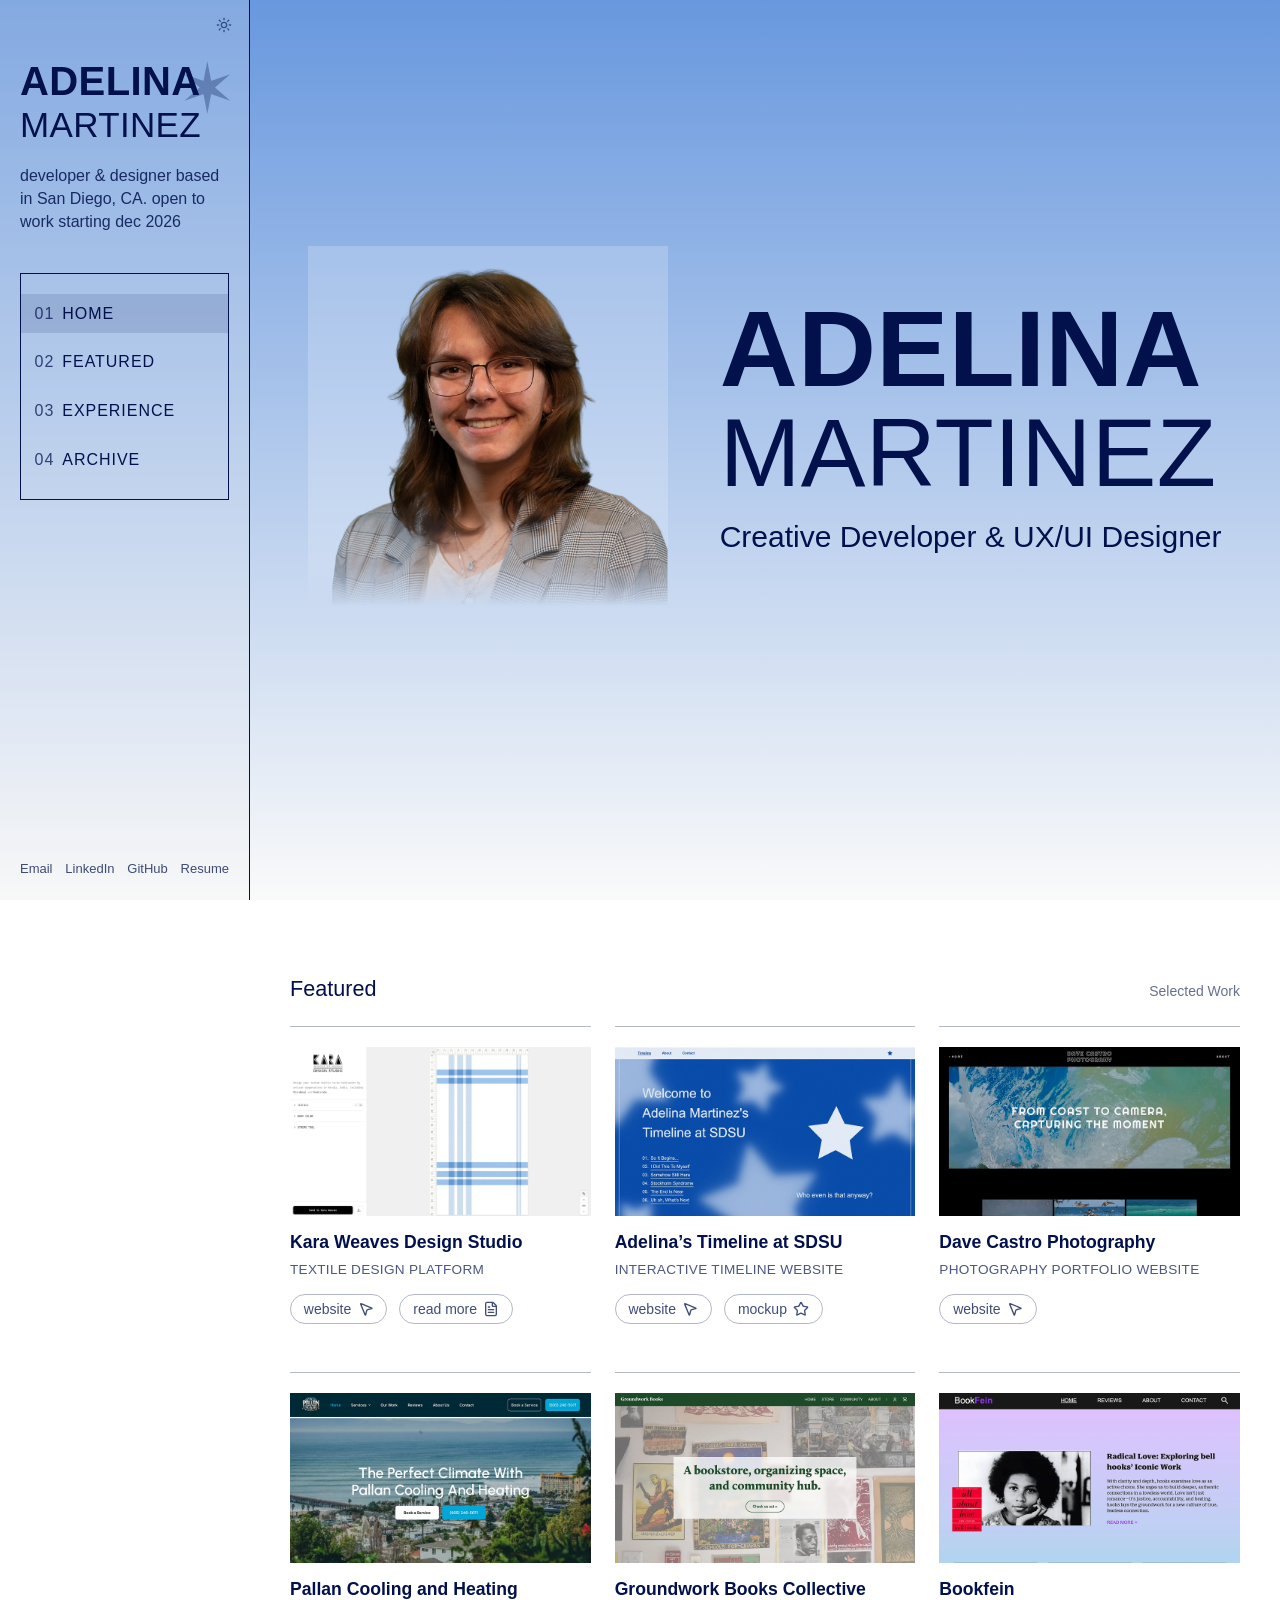
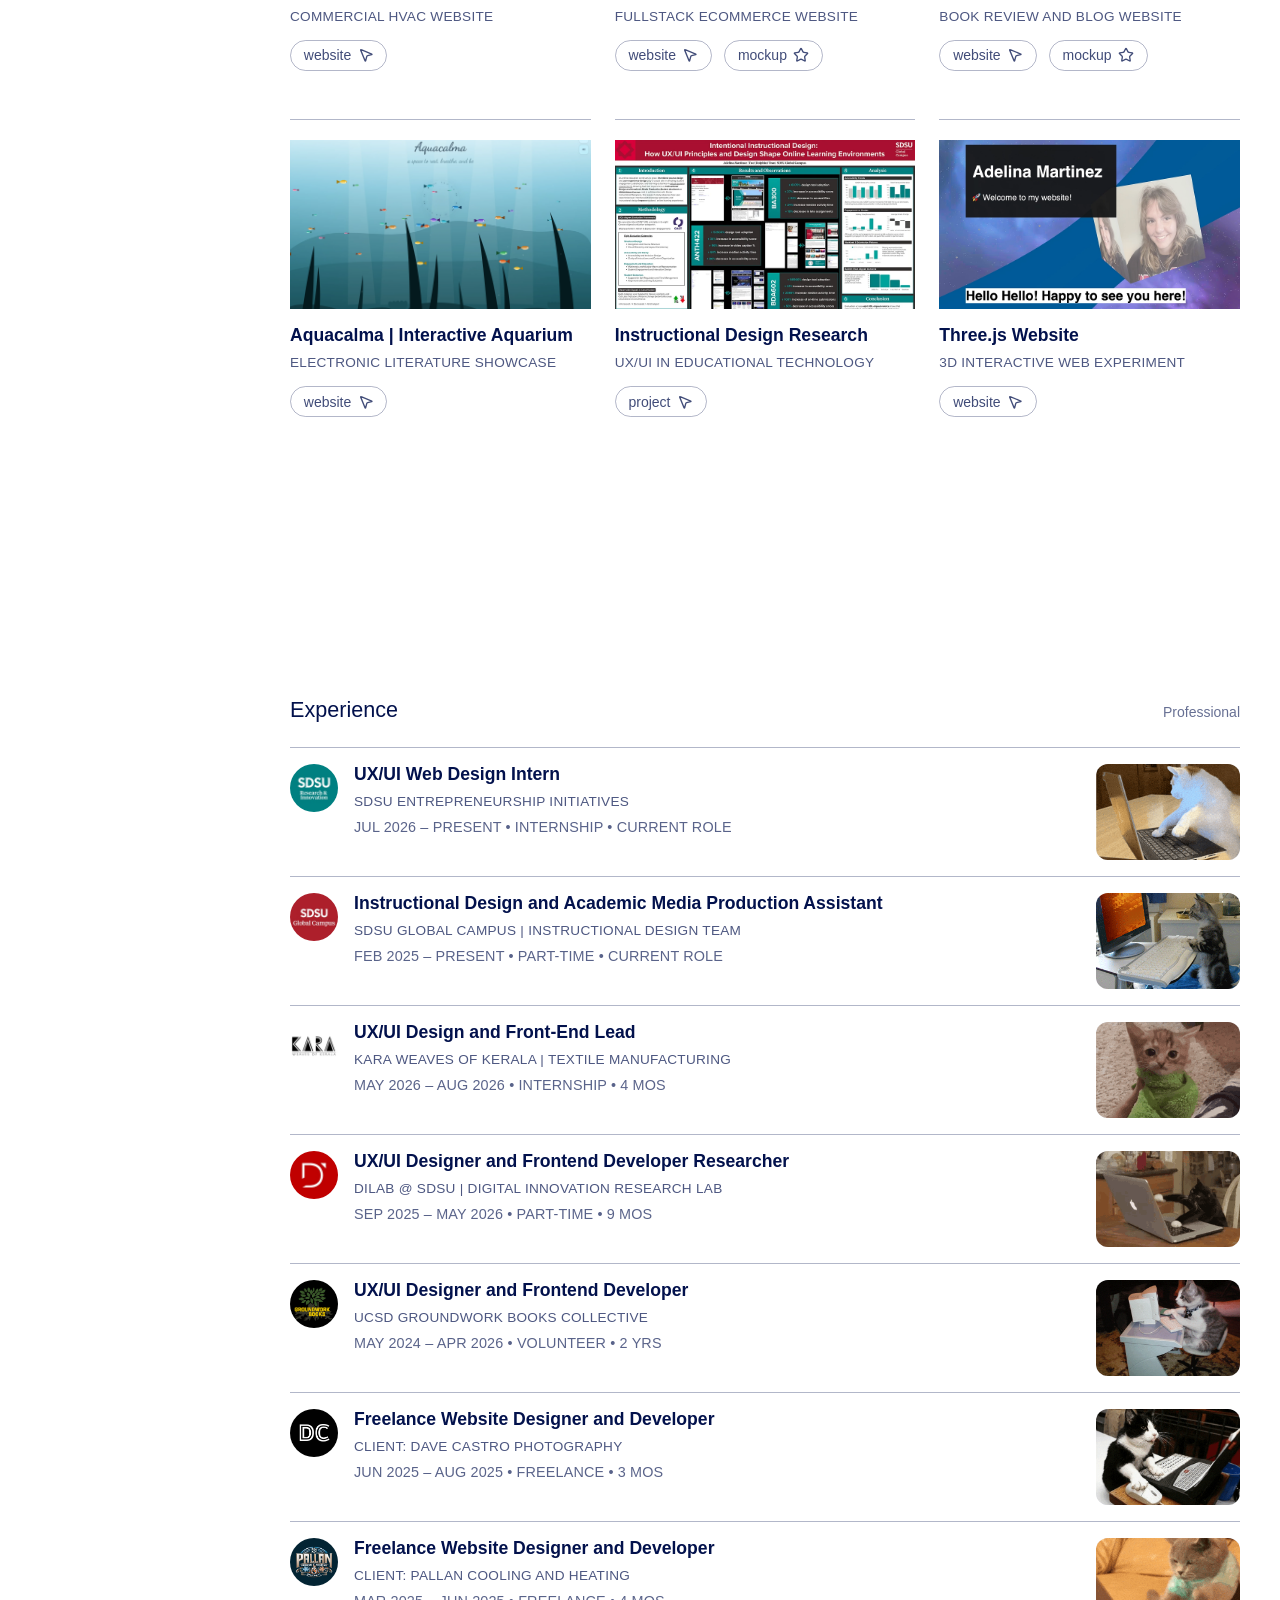
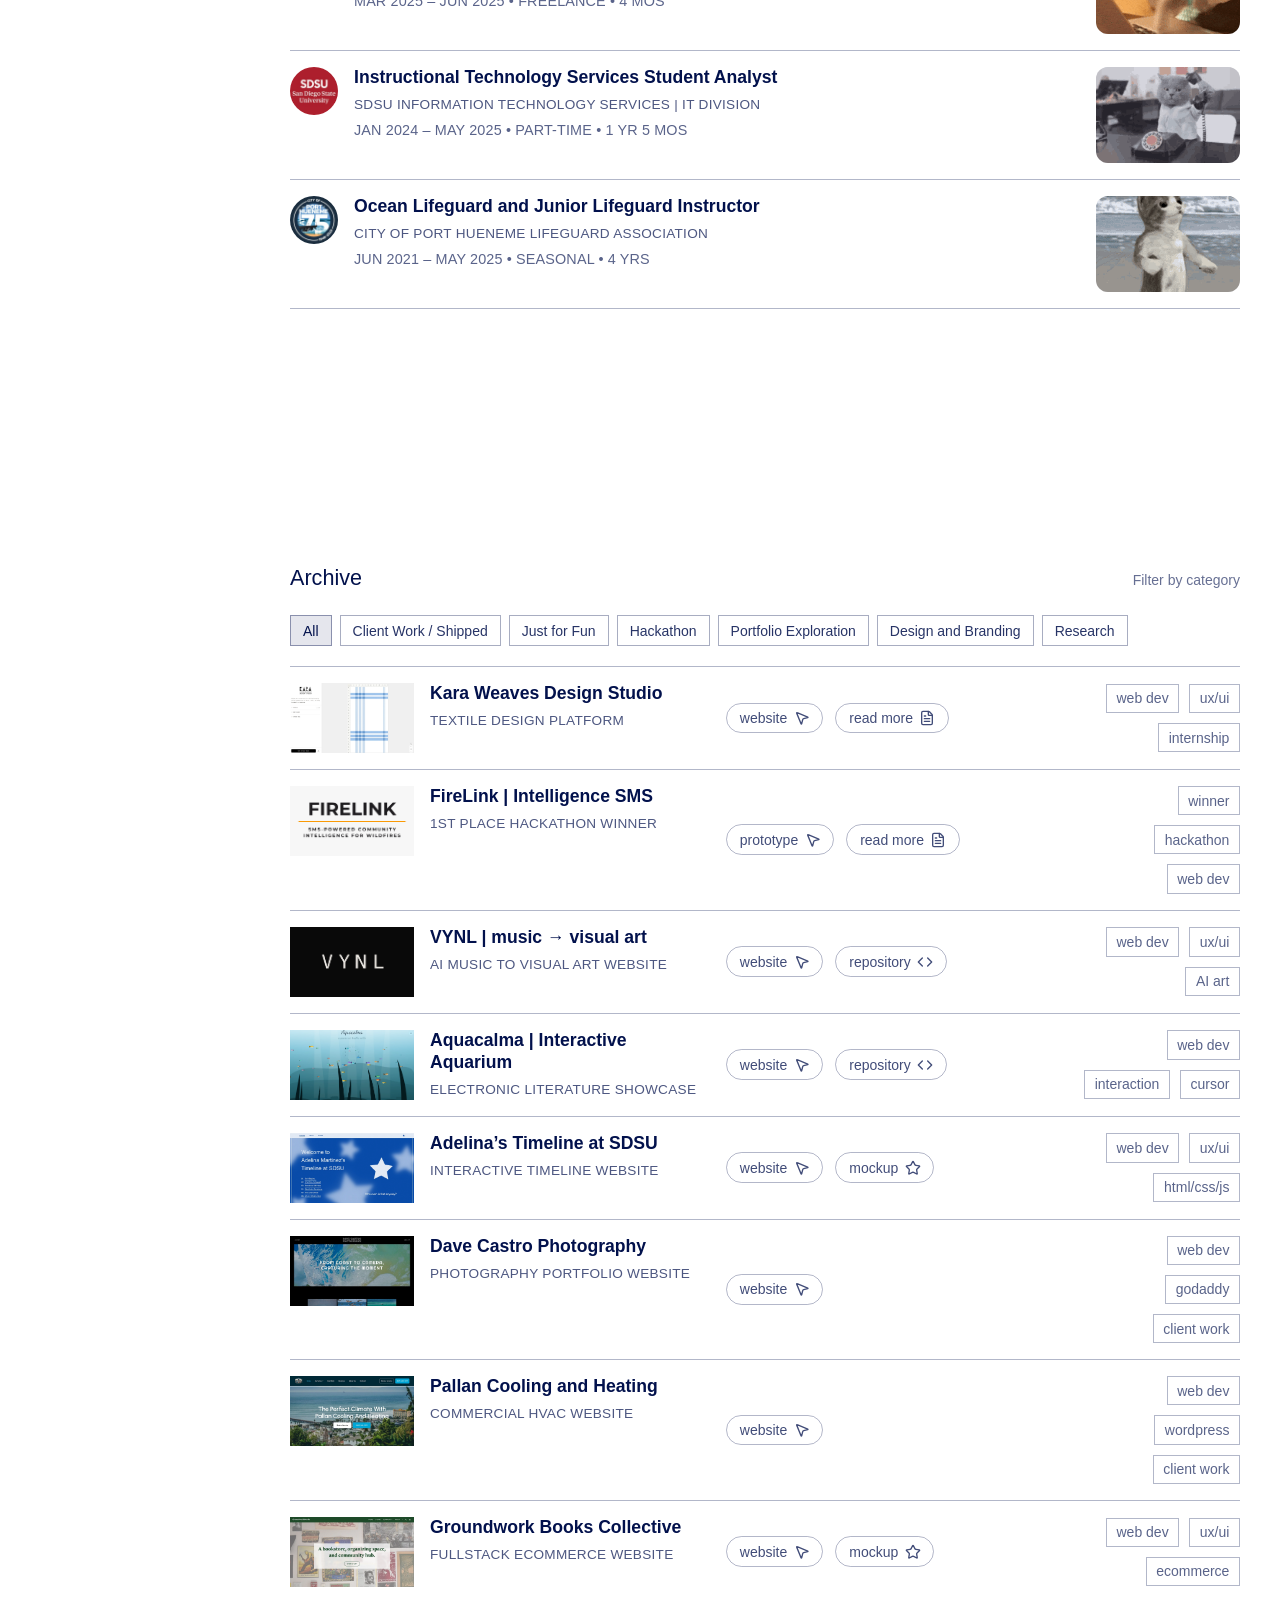
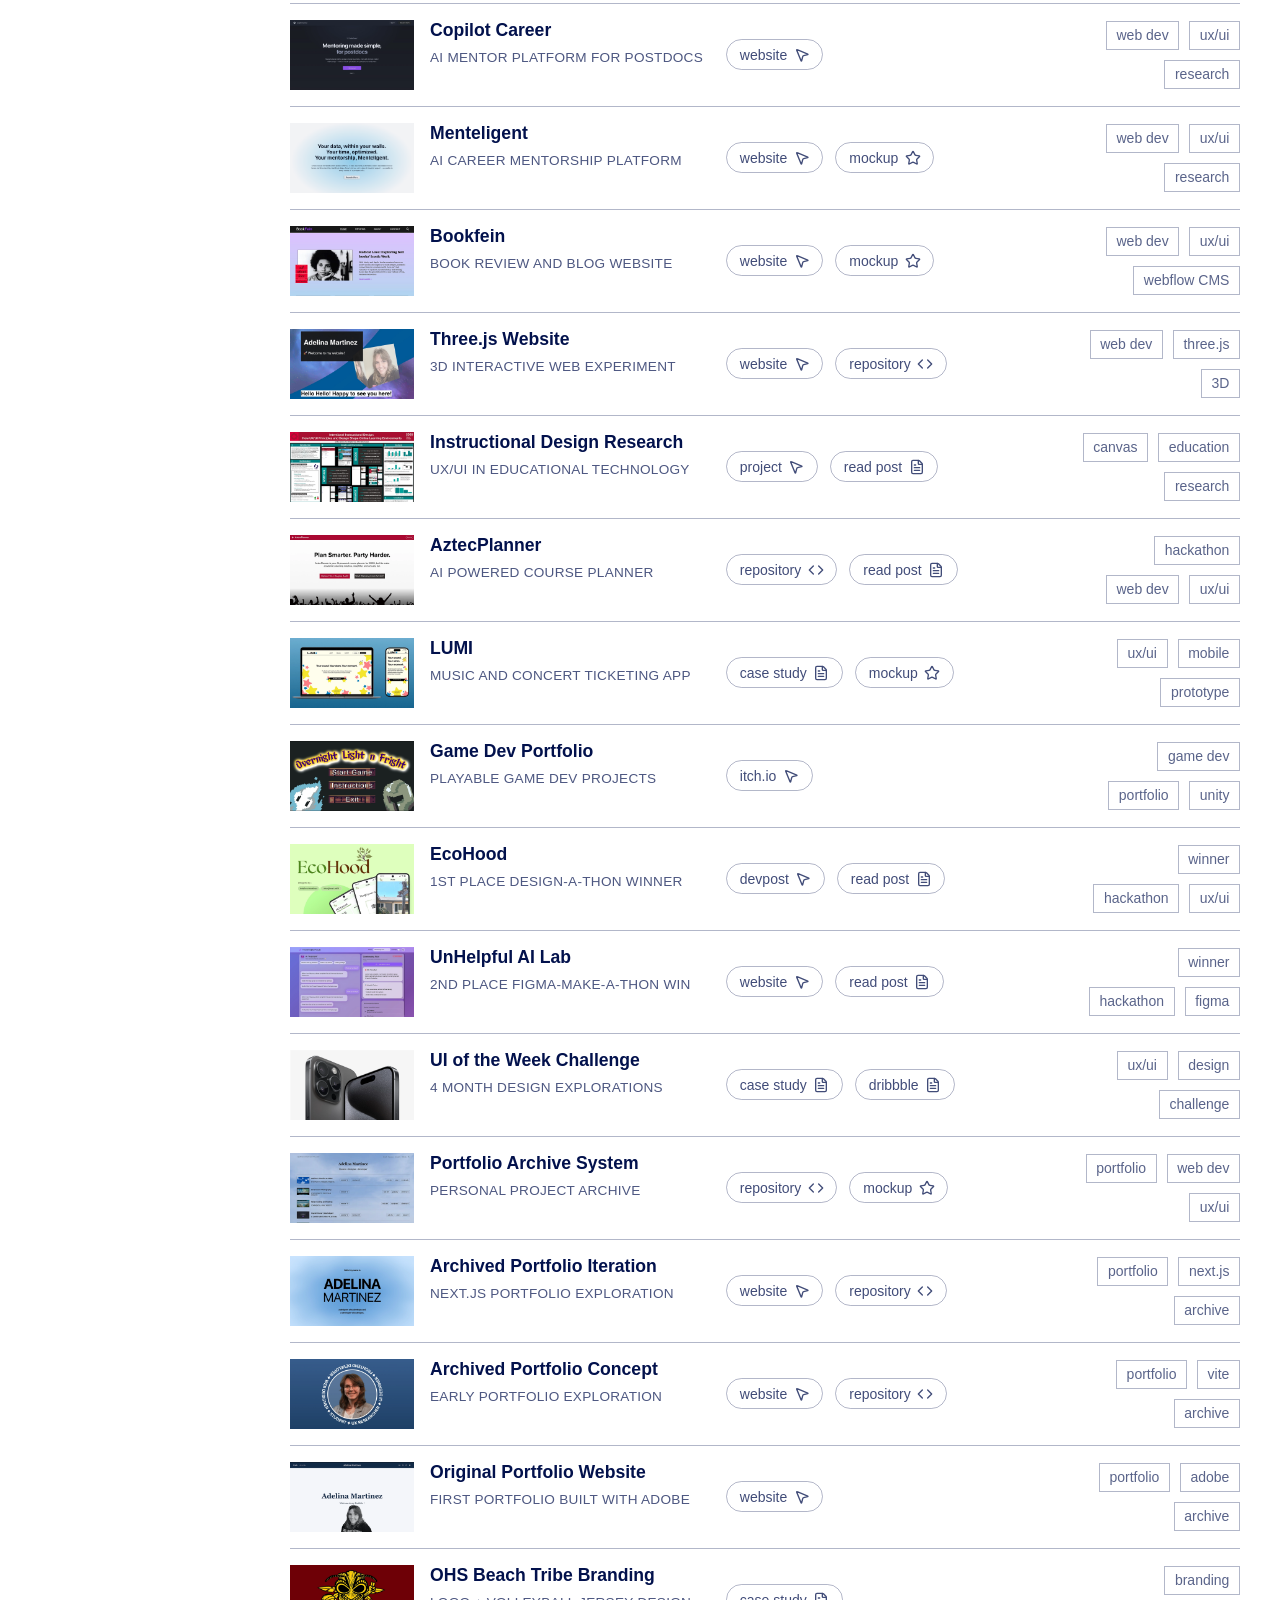
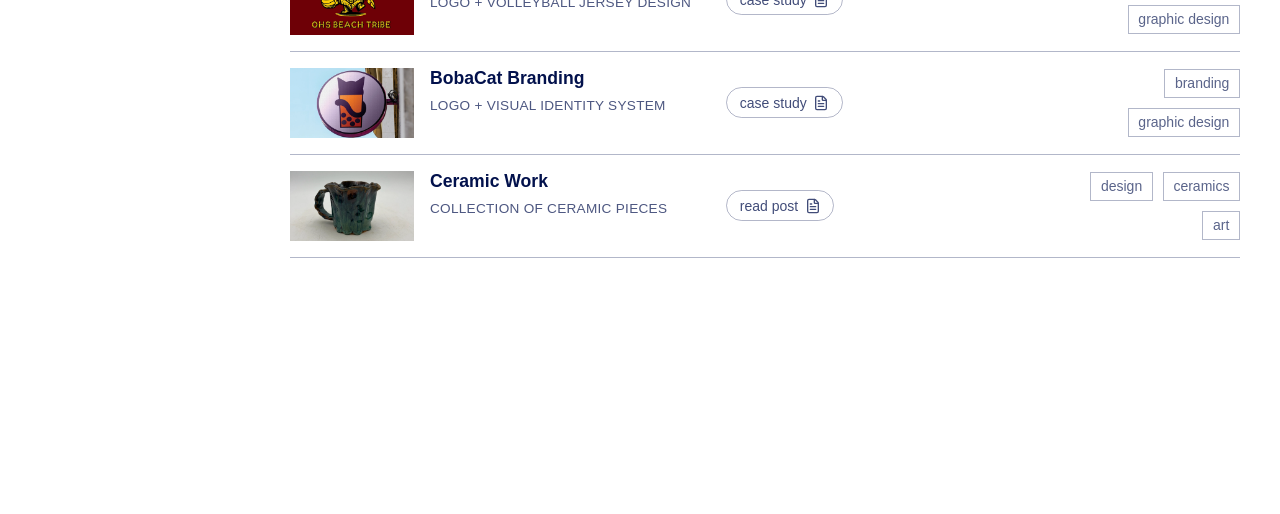
==== index.html @ 66f8288a "Implement scroll spy functionality for sidebar navigation to highlight the current section in view; " ====
<!doctype html>
<html lang="en">

<head>
    <meta charset="UTF-8">
    <meta name="viewport" content="width=device-width, initial-scale=1.0">
    <meta name="description"
        content="Adelina Martinez — designer and creative developer at SDSU. UX/UI, frontend, and research work across web projects in San Diego.">
    <link rel="canonical" href="https://adelina805.github.io/">
    <meta property="og:type" content="website">
    <meta property="og:site_name" content="Adelina Martinez">
    <meta property="og:locale" content="en_US">
    <meta property="og:title" content="Adelina Martinez | Designer and Creative Developer">
    <meta property="og:description"
        content="Adelina Martinez — designer and creative developer at SDSU. UX/UI, frontend, and research work across web projects in San Diego.">
    <meta property="og:url" content="https://adelina805.github.io/">
    <meta property="og:image" content="https://adelina805.github.io/images/og-image.jpg">
    <meta property="og:image:alt" content="Adelina Martinez — Designer and Creative Developer">
    <meta property="og:image:width" content="1200">
    <meta property="og:image:height" content="630">
    <meta name="twitter:card" content="summary_large_image">
    <meta name="twitter:title" content="Adelina Martinez | Designer and Creative Developer">
    <meta name="twitter:description"
        content="Adelina Martinez — designer and creative developer at SDSU. UX/UI, frontend, and research work across web projects in San Diego.">
    <meta name="twitter:image" content="https://adelina805.github.io/images/og-image.jpg">
    <title>Adelina Martinez | Designer and Creative Developer</title>
    <link rel="icon" href="favicon.svg" type="image/svg+xml">
    <link rel="stylesheet" href="style.css">
    <script src="script.js" defer></script>
    <script defer src="https://cloud.umami.is/script.js" data-website-id="fb554d5b-bd37-4f5d-aad4-9c481011a47e"></script>
    <script type="application/ld+json">
    {
      "@context": "https://schema.org",
      "@graph": [
        {
          "@type": "WebSite",
          "@id": "https://adelina805.github.io/#website",
          "url": "https://adelina805.github.io/",
          "name": "Adelina Martinez",
          "description": "Portfolio and project archive of Adelina Martinez — designer, developer, and student.",
          "publisher": { "@id": "https://adelina805.github.io/#person" }
        },
        {
          "@type": "Person",
          "@id": "https://adelina805.github.io/#person",
          "name": "Adelina Martinez",
          "url": "https://adelina805.github.io/",
          "image": "https://adelina805.github.io/images/adelina.png",
          "jobTitle": "Designer and Creative Developer",
          "description": "Student, designer, and creative developer specializing in UX/UI, frontend development, and AI-powered web experiences.",
          "email": "mailto:adelina.martinez805@gmail.com",
          "alumniOf": {
            "@type": "CollegeOrUniversity",
            "name": "San Diego State University"
          },
          "worksFor": [
            {
              "@type": "Organization",
              "name": "SDSU Entrepreneurship Initiatives"
            },
            {
              "@type": "Organization",
              "name": "Kara Weaves of Kerala"
            },
            {
              "@type": "Organization",
              "name": "SDSU Global Campus"
            }
          ],
          "sameAs": [
            "https://www.linkedin.com/in/adelina-martinez/",
            "https://github.com/adelina805"
          ]
        }
      ]
    }
    </script>
</head>

<body>
    <aside id="sidebar" class="sidebar" aria-label="Site navigation">
        <button class="theme-toggle" type="button" aria-label="Switch to dark mode" title="Toggle theme">
            <span class="theme-toggle-icon" aria-hidden="true">
                <svg xmlns="http://www.w3.org/2000/svg" width="24" height="24" viewBox="0 0 24 24" fill="none"
                    stroke="currentColor" stroke-width="2" stroke-linecap="round" stroke-linejoin="round"
                    class="utility-icon icon-moon">
                    <path
                        d="M20.985 12.486a9 9 0 1 1-9.473-9.472c.405-.022.617.46.402.803a6 6 0 0 0 8.268 8.268c.344-.215.825-.004.803.401" />
                </svg>
                <svg xmlns="http://www.w3.org/2000/svg" width="24" height="24" viewBox="0 0 24 24" fill="none"
                    stroke="currentColor" stroke-width="2" stroke-linecap="round" stroke-linejoin="round"
                    class="utility-icon icon-sun">
                    <circle cx="12" cy="12" r="4" />
                    <path d="M12 2v2" />
                    <path d="M12 20v2" />
                    <path d="m4.93 4.93 1.41 1.41" />
                    <path d="m17.66 17.66 1.41 1.41" />
                    <path d="M2 12h2" />
                    <path d="M20 12h2" />
                    <path d="m6.34 17.66-1.41 1.41" />
                    <path d="m19.07 4.93-1.41 1.41" />
                </svg>
            </span>
        </button>

        <div class="sidebar-brand">
            <a href="#top" class="sidebar-name">
                <span class="sidebar-star" aria-hidden="true">✶</span>
                <span class="sidebar-name-first">ADELINA</span>
                <span class="sidebar-name-last">MARTINEZ</span>
            </a>
            <p class="sidebar-tagline">developer &amp; designer based in San Diego, CA. open to work starting dec 2026</p>
        </div>

        <nav class="sidebar-nav" aria-label="Primary navigation">
            <a href="#top" aria-current="page"><span class="sidebar-nav-num">01</span> Home</a>
            <a href="#featured"><span class="sidebar-nav-num">02</span> Featured</a>
            <a href="#experience"><span class="sidebar-nav-num">03</span> Experience</a>
            <a href="#archive"><span class="sidebar-nav-num">04</span> Archive</a>
        </nav>

        <div class="sidebar-utilities">
            <nav class="sidebar-socials" aria-label="Social links">
                <a href="mailto:adelina.martinez805@gmail.com">Email</a>
                <a href="https://www.linkedin.com/in/adelina-martinez/" target="_blank"
                    rel="me noopener noreferrer">LinkedIn</a>
                <a href="https://github.com/adelina805" target="_blank" rel="me noopener noreferrer">GitHub</a>
                <a href="resume.pdf" target="_blank" rel="noopener noreferrer">Resume</a>
            </nav>
        </div>
    </aside>

    <button class="menu-toggle" type="button" aria-expanded="false" aria-controls="sidebar"
        aria-label="Open navigation menu" title="Open menu">
        <svg xmlns="http://www.w3.org/2000/svg" width="24" height="24" viewBox="0 0 24 24" fill="none"
            stroke="currentColor" stroke-width="2" stroke-linecap="round" stroke-linejoin="round"
            class="utility-icon icon-menu" aria-hidden="true">
            <path d="M4 5h16" />
            <path d="M4 12h16" />
            <path d="M4 19h16" />
        </svg>
    </button>

    <div class="sidebar-backdrop" hidden aria-hidden="true"></div>

    <main class="page" id="top">
        <div class="home-column">
            <div class="fold-hero">
                <section id="about" class="home-hero" aria-labelledby="about-heading">
                    <div class="home-hero-layout">
                        <div class="home-hero-image-wrap">
                            <img class="home-hero-image" src="images/adelina.png" alt="Portrait of Adelina Martinez">
                        </div>
                        <div class="home-hero-copy">
                            <h1 id="about-heading" class="home-hero-name">
                                <span>ADELINA</span>
                                <span>MARTINEZ</span>
                            </h1>
                            <p class="home-hero-title">Creative Developer &amp; UX/UI Designer</p>
                        </div>
                    </div>
                </section>
            </div>
        </div>

        <section id="featured" class="featured reveal-on-scroll" aria-labelledby="featured-heading">
            <div class="section-header">
                <p class="section-label">Selected Work</p>
                <h2 id="featured-heading">Featured</h2>
            </div>

            <div class="featured-grid">
                <article class="featured-project">
                    <img class="featured-thumbnail" loading="lazy" width="560" height="315"
                        src="images/projects/karadesignstudio.webp"
                        alt="Screenshot of Kara Weaves Design Studio project">
                    <div class="featured-content">
                        <div class="featured-copy">
                            <h3>Kara Weaves Design Studio</h3>
                            <p class="subtitle">Textile Design Platform</p>
                        </div>
                        <div class="featured-meta">
                            <div class="project-links">
                                <a href="https://design.karaweaves.com/" target="_blank"
                                    rel="noopener noreferrer">website</a>
                                <a href="https://www.figma.com/deck/HeSKSBrRhE1vP6urJnjyQj/The-Kara-Weaves-Design-Studio?node-id=1-1269&t=VgIyQskH4mFMnSrE-1&scaling=min-zoom&content-scaling=fixed&page-id=0%3A1"
                                    target="_blank" rel="noopener noreferrer">read more</a>
                            </div>
                        </div>
                    </div>
                </article>

                <article class="featured-project">
                    <img class="featured-thumbnail" loading="lazy" width="560" height="315"
                        src="images/projects/timeline.webp" alt="Screenshot of Adelina's Timeline at SDSU project">
                    <div class="featured-content">
                        <div class="featured-copy">
                            <h3>Adelina’s Timeline at SDSU</h3>
                            <p class="subtitle">Interactive timeline website</p>
                        </div>
                        <div class="featured-meta">
                            <div class="project-links">
                                <a href="https://adelina805.github.io/amartinez_root/index.html" target="_blank"
                                    rel="noopener noreferrer">website</a>
                                <a href="https://www.figma.com/design/WOHXQHZLEldixbIOAlZpLd/ART444---Timeline-Website?node-id=0-1&t=MlYNoG8h5iClQ6B0-1"
                                    target="_blank" rel="noopener noreferrer">mockup</a>
                            </div>
                        </div>
                    </div>
                </article>

                <article class="featured-project">
                    <img class="featured-thumbnail" loading="lazy" width="560" height="315"
                        src="images/projects/dcphoto.webp" alt="Screenshot of Dave Castro Photography project">
                    <div class="featured-content">
                        <div class="featured-copy">
                            <h3>Dave Castro Photography</h3>
                            <p class="subtitle">Photography portfolio website</p>
                        </div>
                        <div class="featured-meta">
                            <div class="project-links">
                                <a href="https://davecastrophotography.com/" target="_blank"
                                    rel="noopener noreferrer">website</a>
                            </div>
                        </div>
                    </div>
                </article>

                <article class="featured-project">
                    <img class="featured-thumbnail" loading="lazy" width="560" height="315"
                        src="images/projects/pallan.webp" alt="Screenshot of Pallan Cooling and Heating project">
                    <div class="featured-content">
                        <div class="featured-copy">
                            <h3>Pallan Cooling and Heating</h3>
                            <p class="subtitle">Commercial HVAC Website</p>
                        </div>
                        <div class="featured-meta">
                            <div class="project-links">
                                <a href="https://pallancoolingandheating.com/" target="_blank"
                                    rel="noopener noreferrer">website</a>
                            </div>
                        </div>
                    </div>
                </article>

                <article class="featured-project">
                    <img class="featured-thumbnail" loading="lazy" width="560" height="315"
                        src="images/projects/groundworks.webp" alt="Screenshot of Groundwork Books Collective project">
                    <div class="featured-content">
                        <div class="featured-copy">
                            <h3>Groundwork Books Collective</h3>
                            <p class="subtitle">Fullstack ecommerce website</p>
                        </div>
                        <div class="featured-meta">
                            <div class="project-links">
                                <a href="https://gw-website-react.vercel.app/" target="_blank"
                                    rel="noopener noreferrer">website</a>
                                <a href="https://www.figma.com/design/Al34xSygT7JdXAEx5f4dCN/Groundworks-Website-Redesign---Adelina?node-id=1242-591&t=xAbY3xlJSJha1I2b-1"
                                    target="_blank" rel="noopener noreferrer">mockup</a>
                            </div>
                        </div>
                    </div>
                </article>

                <article class="featured-project">
                    <img class="featured-thumbnail" loading="lazy" width="560" height="315"
                        src="images/projects/bookfein.webp" alt="Screenshot of Bookfein project">
                    <div class="featured-content">
                        <div class="featured-copy">
                            <h3>Bookfein</h3>
                            <p class="subtitle">Book Review and Blog Website</p>
                        </div>
                        <div class="featured-meta">
                            <div class="project-links">
                                <a href="https://bookfein.adelinaballerina1.workers.dev/" target="_blank"
                                    rel="noopener noreferrer">website</a>
                                <a href="https://www.figma.com/design/pM20YzCK7v3aRqDrnN8N0s/ART344-AdelinaM-Project2?node-id=87-868&t=zIakSZgcIJx6orsf-1"
                                    target="_blank" rel="noopener noreferrer">mockup</a>
                            </div>
                        </div>
                    </div>
                </article>

                <article class="featured-project">
                    <img class="featured-thumbnail" loading="lazy" width="560" height="315"
                        src="images/projects/aquacalma.webp" alt="Screenshot of Aquacalma project">
                    <div class="featured-content">
                        <div class="featured-copy">
                            <h3>Aquacalma | Interactive Aquarium</h3>
                            <p class="subtitle">Electronic Literature Showcase</p>
                        </div>
                        <div class="featured-meta">
                            <div class="project-links">
                                <a href="https://aquacalma.vercel.app/" target="_blank"
                                    rel="noopener noreferrer">website</a>
                            </div>
                        </div>
                    </div>
                </article>

                <article class="featured-project">
                    <img class="featured-thumbnail" loading="lazy" width="560" height="315"
                        src="images/projects/idresearch.webp"
                        alt="Screenshot of Instructional Design Research project">
                    <div class="featured-content">
                        <div class="featured-copy">
                            <h3>Instructional Design Research</h3>
                            <p class="subtitle">UX/UI in educational technology</p>
                        </div>
                        <div class="featured-meta">
                            <div class="project-links">
                                <a href="https://linktr.ee/dtran5824" target="_blank"
                                    rel="noopener noreferrer">project</a>
                            </div>
                        </div>
                    </div>
                </article>

                <article class="featured-project">
                    <img class="featured-thumbnail" loading="lazy" width="560" height="315"
                        src="images/projects/threejs.webp" alt="Screenshot of Three.js Website project">
                    <div class="featured-content">
                        <div class="featured-copy">
                            <h3>Three.js Website</h3>
                            <p class="subtitle">3D interactive web experiment</p>
                        </div>
                        <div class="featured-meta">
                            <div class="project-links">
                                <a href="https://adelina3js-bb30c.web.app/" target="_blank"
                                    rel="noopener noreferrer">website</a>
                            </div>
                        </div>
                    </div>
                </article>
            </div>
        </section>

        <section id="experience" class="experience reveal-on-scroll" aria-labelledby="experience-heading">
            <div class="section-header">
                <p class="section-label">Professional</p>
                <h2 id="experience-heading">Experience</h2>
            </div>

            <div class="experience-items">

                <article class="experience-role">
                    <div class="experience-role-logo">
                        <img src="images/employers/sdsuresearchlogo.jpeg" alt="SDSU Entrepreneurship Initiatives logo"
                            loading="lazy">
                    </div>
                    <div class="experience-role-content">
                        <div class="experience-role-head">
                            <h3 class="experience-title">UX/UI Web Design Intern</h3>
                            <span class="experience-org">SDSU Entrepreneurship Initiatives</span>
                            <span class="experience-dates">Jul 2026 – Present • Internship • Current Role</span>
                        </div>
                    </div>
                    <div class="experience-role-media experience-role-media--43">
                        <img src="images/experience/cat-white.gif" alt="White cat using a computer animation"
                            loading="lazy">
                    </div>
                </article>

                <article class="experience-role">
                    <div class="experience-role-logo">
                        <img src="images/employers/sdsu_global_campus_logo.jpeg" alt="SDSU Global Campus logo"
                            loading="lazy">
                    </div>
                    <div class="experience-role-content">
                        <div class="experience-role-head">
                            <h3 class="experience-title">Instructional Design and Academic Media Production Assistant
                            </h3>
                            <span class="experience-org">SDSU Global Campus | Instructional Design Team</span>
                            <span class="experience-dates">Feb 2025 – Present • Part-Time • Current Role</span>
                        </div>
                    </div>
                    <div class="experience-role-media experience-role-media--43">
                        <img src="images/experience/cat-small-computer.gif" alt="Cat using a small computer animation"
                            loading="lazy">
                    </div>
                </article>

                <article class="experience-role">
                    <div class="experience-role-logo">
                        <img src="images/employers/kara-logo.webp" alt="Kara Weaves of Kerala logo"
                            loading="lazy">
                    </div>
                    <div class="experience-role-content">
                        <div class="experience-role-head">
                            <h3 class="experience-title">UX/UI Design and Front-End Lead</h3>
                            <span class="experience-org">Kara Weaves of Kerala | Textile Manufacturing</span>
                            <span class="experience-dates">May 2026 – Aug 2026 • Internship • 4 mos</span>
                        </div>
                    </div>
                    <div class="experience-role-media experience-role-media--43">
                        <img src="images/experience/cat-blanket.gif" alt="Cat wrapped in a blanket animation"
                            loading="lazy">
                    </div>
                </article>

                <article class="experience-role">
                    <div class="experience-role-logo">
                        <img src="images/employers/digitalinnovationlab_logo.jpeg"
                            alt="Digital Innovation Research Lab logo" loading="lazy">
                    </div>
                    <div class="experience-role-content">
                        <div class="experience-role-head">
                            <h3 class="experience-title">UX/UI Designer and Frontend Developer Researcher</h3>
                            <span class="experience-org">DiLab @ SDSU | Digital Innovation Research Lab</span>
                            <span class="experience-dates">Sep 2025 – May 2026 • Part-Time • 9 mos</span>
                        </div>
                    </div>
                    <div class="experience-role-media experience-role-media--43">
                        <img src="images/experience/cat-computer.gif" alt="Cat working on a computer animation"
                            loading="lazy">
                    </div>
                </article>

                <article class="experience-role">
                    <div class="experience-role-logo">
                        <img src="images/employers/groundworks%20_logo.png" alt="Groundwork Books Collective logo"
                            loading="lazy">
                    </div>
                    <div class="experience-role-content">
                        <div class="experience-role-head">
                            <h3 class="experience-title">UX/UI Designer and Frontend Developer</h3>
                            <span class="experience-org">UCSD Groundwork Books Collective</span>
                            <span class="experience-dates">May 2024 – Apr 2026 • Volunteer • 2 yrs</span>
                        </div>
                    </div>
                    <div class="experience-role-media experience-role-media--43">
                        <img src="images/experience/cat-tapping.gif" alt="Cat tapping a keyboard animation"
                            loading="lazy">
                    </div>
                </article>

                <article class="experience-role">
                    <div class="experience-role-logo">
                        <img src="images/employers/davecastro_logo.png" alt="Dave Castro logo" loading="lazy">
                    </div>
                    <div class="experience-role-content">
                        <div class="experience-role-head">
                            <h3 class="experience-title">Freelance Website Designer and Developer</h3>
                            <span class="experience-org">Client: Dave Castro Photography</span>
                            <span class="experience-dates">Jun 2025 – Aug 2025 • Freelance • 3 mos</span>
                        </div>
                    </div>
                    <div class="experience-role-media experience-role-media--169">
                        <img src="images/experience/cat-mouse.gif" alt="Cat using a mouse animation" loading="lazy">
                    </div>
                </article>

                <article class="experience-role">
                    <div class="experience-role-logo">
                        <img src="images/employers/pallan_logo.png" alt="Pallan Cooling and Heating logo"
                            loading="lazy">
                    </div>
                    <div class="experience-role-content">
                        <div class="experience-role-head">
                            <h3 class="experience-title">Freelance Website Designer and Developer</h3>
                            <span class="experience-org">Client: Pallan Cooling and Heating</span>
                            <span class="experience-dates">Mar 2025 – Jun 2025 • Freelance • 4 mos</span>
                        </div>
                    </div>
                    <div class="experience-role-media experience-role-media--43">
                        <img src="images/experience/cat-fast.gif" alt="Cat fast typing on a keyboard animation"
                            loading="lazy">
                    </div>
                </article>

                <article class="experience-role">
                    <div class="experience-role-logo">
                        <img src="images/employers/san_diego_state_university_logo.jpeg"
                            alt="San Diego State University logo" loading="lazy">
                    </div>
                    <div class="experience-role-content">
                        <div class="experience-role-head">
                            <h3 class="experience-title">Instructional Technology Services Student Analyst</h3>
                            <span class="experience-org">SDSU Information Technology Services | IT Division</span>
                            <span class="experience-dates">Jan 2024 – May 2025 • Part-Time • 1 yr 5 mos</span>
                        </div>
                    </div>
                    <div class="experience-role-media experience-role-media--43">
                        <img src="images/experience/cat-telephone-call.gif" alt="Cat making a call animation"
                            loading="lazy">
                    </div>
                </article>

                <article class="experience-role">
                    <div class="experience-role-logo">
                        <img src="images/employers/city_of_port_hueneme_logo.jpeg" alt="City of Port Hueneme logo"
                            loading="lazy">
                    </div>
                    <div class="experience-role-content">
                        <div class="experience-role-head">
                            <h3 class="experience-title">Ocean Lifeguard and Junior Lifeguard Instructor</h3>
                            <span class="experience-org">City of Port Hueneme Lifeguard Association</span>
                            <span class="experience-dates">Jun 2021 – May 2025 • Seasonal • 4 yrs</span>
                        </div>
                    </div>
                    <div class="experience-role-media experience-role-media--43">
                        <img src="images/experience/cat-beach.gif" alt="Cat at the beach animation" loading="lazy">
                    </div>
                </article>
            </div>
        </section>

        <section id="archive" class="archive reveal-on-scroll" aria-labelledby="archive-heading">
            <div class="section-header">
                <p class="section-label">Filter by category</p>
                <h2 id="archive-heading">Archive</h2>
            </div>

            <div class="archive-filters" role="group" aria-labelledby="archive-filters-label">
                <div class="archive-filters-buttons">
                    <button type="button" class="archive-filter-btn is-active" data-archive-filter="all"
                        aria-pressed="true">All</button>
                    <button type="button" class="archive-filter-btn" data-archive-filter="client-work"
                        aria-pressed="false">Client Work / Shipped</button>
                    <button type="button" class="archive-filter-btn" data-archive-filter="just-for-fun"
                        aria-pressed="false">Just for Fun</button>
                    <button type="button" class="archive-filter-btn" data-archive-filter="hackathon"
                        aria-pressed="false">Hackathon</button>
                    <button type="button" class="archive-filter-btn" data-archive-filter="portfolio-exploration"
                        aria-pressed="false">Portfolio Exploration</button>
                    <button type="button" class="archive-filter-btn" data-archive-filter="design-branding"
                        aria-pressed="false">Design and Branding</button>
                    <button type="button" class="archive-filter-btn" data-archive-filter="research"
                        aria-pressed="false">Research</button>
                </div>
            </div>

            <div id="archive-projects" class="projects" aria-label="Project archive">
                <!-- // Kara Weaves Design Studio -->
                <article class="project" data-archive-category="client-work">
                    <img class="thumbnail" loading="lazy" width="124" height="70"
                        src="images/projects/karadesignstudio.webp"
                        alt="Screenshot of Kara Weaves Design Studio project">
                    <div class="project-main">
                        <h3>Kara Weaves Design Studio</h3>
                        <p class="subtitle">Textile Design Platform</p>
                    </div>
                    <div class="project-links">
                        <a href="https://design.karaweaves.com/" target="_blank"
                            rel="noopener noreferrer">website</a>
                        <a href="https://www.figma.com/deck/HeSKSBrRhE1vP6urJnjyQj/The-Kara-Weaves-Design-Studio?node-id=1-1269&t=VgIyQskH4mFMnSrE-1&scaling=min-zoom&content-scaling=fixed&page-id=0%3A1"
                            target="_blank" rel="noopener noreferrer">read more</a>
                    </div>
                    <div class="project-tags">
                        <span>web dev</span>
                        <span>ux/ui</span>
                        <span>internship</span>
                    </div>
                </article>

                <!-- // FireLink Hackathon -->
                <article class="project" data-archive-category="hackathon">
                    <img class="thumbnail" loading="lazy" width="124" height="70" src="images/projects/firelink.png"
                        alt="Screenshot of FireLink project">
                    <div class="project-main">
                        <h3>FireLink | Intelligence SMS</h3>
                        <p class="subtitle">1st Place Hackathon winner</p>
                    </div>
                    <div class="project-links">
                        <a href="https://firelink-inky.vercel.app/" target="_blank"
                            rel="noopener noreferrer">prototype</a>
                        <a href="https://idea.unite.un.org/servlet/hype/IMT?documentTableId=1639349974164779008&amp;userAction=Browse&amp;templateName=&amp;documentId=d7e5632f59d38b93ce54cd0e2f184db4"
                            target="_blank" rel="noopener noreferrer">read more</a>
                    </div>
                    <div class="project-tags">
                        <span>winner</span>
                        <span>hackathon</span>
                        <span>web dev</span>
                    </div>
                </article>

                <!-- // VYNL | music → visual art -->
                <article class="project" data-archive-category="just-for-fun">
                    <img class="thumbnail" loading="lazy" width="124" height="70" src="images/projects/vynl.webp"
                        alt="Screenshot of VYNL project">
                    <div class="project-main">
                        <h3>VYNL | music → visual art</h3>
                        <p class="subtitle">AI Music to visual art Website</p>
                    </div>
                    <div class="project-links">
                        <a href="https://vynl-studio.vercel.app/" target="_blank" rel="noopener noreferrer">website</a>
                        <a href="https://github.com/adelina805/vynl" target="_blank"
                            rel="noopener noreferrer">repository</a>
                    </div>
                    <div class="project-tags">
                        <span>web dev</span>
                        <span>ux/ui</span>
                        <span>AI art</span>
                    </div>
                </article>

                <!-- // Aquacalma  -->
                <article class="project" data-archive-category="just-for-fun">
                    <img class="thumbnail" loading="lazy" width="124" height="70" src="images/projects/aquacalma.webp"
                        alt="Screenshot of Aquacalma project">
                    <div class="project-main">
                        <h3>Aquacalma | Interactive Aquarium</h3>
                        <p class="subtitle">Electronic Literature Showcase</p>
                    </div>
                    <div class="project-links">
                        <a href="https://aquacalma.vercel.app/" target="_blank" rel="noopener noreferrer">website</a>
                        <a href="https://github.com/adelina805/aquacalma" target="_blank"
                            rel="noopener noreferrer">repository</a>
                    </div>
                    <div class="project-tags">
                        <span>web dev</span>
                        <span>interaction</span>
                        <span>cursor</span>
                    </div>
                </article>

                <!-- // Adelina's Timeline at SDSU -->
                <article class="project" data-archive-category="just-for-fun">
                    <img class="thumbnail" loading="lazy" width="124" height="70" src="images/projects/timeline.webp"
                        alt="Screenshot of Adelina's Timeline at SDSU project">
                    <div class="project-main">
                        <h3>Adelina’s Timeline at SDSU</h3>
                        <p class="subtitle">Interactive timeline website</p>
                    </div>
                    <div class="project-links">
                        <a href="https://adelina805.github.io/amartinez_root/index.html" target="_blank"
                            rel="noopener noreferrer">website</a>
                        <a href="https://www.figma.com/design/WOHXQHZLEldixbIOAlZpLd/ART444---Timeline-Website?node-id=0-1&t=MlYNoG8h5iClQ6B0-1"
                            target="_blank" rel="noopener noreferrer">mockup</a>
                    </div>
                    <div class="project-tags">
                        <span>web dev</span>
                        <span>ux/ui</span>
                        <span>html/css/js</span>
                    </div>
                </article>

                <!-- // Dave Castro Photography -->
                <article class="project" data-archive-category="client-work">
                    <img class="thumbnail" loading="lazy" width="124" height="70" src="images/projects/dcphoto.webp"
                        alt="Screenshot of Dave Castro Photography project">
                    <div class="project-main">
                        <h3>Dave Castro Photography</h3>
                        <p class="subtitle">Photography portfolio website</p>
                    </div>
                    <div class="project-links">
                        <a href="https://davecastrophotography.com/" target="_blank"
                            rel="noopener noreferrer">website</a>
                    </div>
                    <div class="project-tags">
                        <span>web dev</span>
                        <span>godaddy</span>
                        <span>client work</span>
                    </div>
                </article>

                <!-- // Pallan Cooling and Heating -->
                <article class="project" data-archive-category="client-work">
                    <img class="thumbnail" loading="lazy" width="124" height="70" src="images/projects/pallan.webp"
                        alt="Screenshot of Pallan Cooling and Heating project">
                    <div class="project-main">
                        <h3>Pallan Cooling and Heating</h3>
                        <p class="subtitle">Commercial HVAC Website</p>
                    </div>
                    <div class="project-links">
                        <a href="https://pallancoolingandheating.com/" target="_blank"
                            rel="noopener noreferrer">website</a>
                    </div>
                    <div class="project-tags">
                        <span>web dev</span>
                        <span>wordpress</span>
                        <span>client work</span>
                    </div>
                </article>

                <!-- // Groundwork Books Collective -->
                <article class="project" data-archive-category="client-work">
                    <img class="thumbnail" loading="lazy" width="124" height="70" src="images/projects/groundworks.webp"
                        alt="Screenshot of Groundwork Books Collective project">
                    <div class="project-main">
                        <h3>Groundwork Books Collective</h3>
                        <p class="subtitle">Fullstack ecommerce website</p>
                    </div>
                    <div class="project-links">
                        <a href="https://gw-website-react.vercel.app/" target="_blank"
                            rel="noopener noreferrer">website</a>
                        <a href="https://www.figma.com/design/Al34xSygT7JdXAEx5f4dCN/Groundworks-Website-Redesign---Adelina?node-id=1242-591&t=xAbY3xlJSJha1I2b-1"
                            target="_blank" rel="noopener noreferrer">mockup</a>
                    </div>
                    <div class="project-tags">
                        <span>web dev</span>
                        <span>ux/ui</span>
                        <span>ecommerce</span>
                    </div>
                </article>

                <!-- // Copilot Career -->
                <article class="project" data-archive-category="client-work">
                    <img class="thumbnail" loading="lazy" width="124" height="70" src="images/projects/ccareer.webp"
                        alt="Screenshot of Copilot Career project">
                    <div class="project-main">
                        <h3>Copilot Career</h3>
                        <p class="subtitle">AI Mentor Platform for Postdocs</p>
                    </div>
                    <div class="project-links">
                        <a href="https://app.copilotcareer.org/" target="_blank" rel="noopener noreferrer">website</a>
                    </div>
                    <div class="project-tags">
                        <span>web dev</span>
                        <span>ux/ui</span>
                        <span>research</span>
                    </div>
                </article>

                <!-- // Menteligent -->
                <article class="project" data-archive-category="client-work">
                    <img class="thumbnail" loading="lazy" width="124" height="70" src="images/projects/menteligent.png"
                        alt="Screenshot of Menteligent project">
                    <div class="project-main">
                        <h3>Menteligent</h3>
                        <p class="subtitle">AI Career Mentorship Platform</p>
                    </div>
                    <div class="project-links">
                        <a href="https://app.menteligent.com/" target="_blank" rel="noopener noreferrer">website</a>
                        <a href="https://www.figma.com/design/8XBoHSVr1cLG6RqQO3uudZ/Menteligent---Website-Redesign?node-id=1-448&t=Z22z6Z55JCSMb9bf-1"
                            target="_blank" rel="noopener noreferrer">mockup</a>
                    </div>
                    <div class="project-tags">
                        <span>web dev</span>
                        <span>ux/ui</span>
                        <span>research</span>
                    </div>
                </article>

                <!-- // Bookfein Webflow CMS Website -->
                <article class="project" data-archive-category="just-for-fun">
                    <img class="thumbnail" loading="lazy" width="124" height="70" src="images/projects/bookfein.webp"
                        alt="Screenshot of Bookfein project">
                    <div class="project-main">
                        <h3>Bookfein</h3>
                        <p class="subtitle">Book Review and Blog Website</p>
                    </div>
                    <div class="project-links">
                        <a href="https://bookfein.adelinaballerina1.workers.dev/" target="_blank"
                            rel="noopener noreferrer">website</a>
                        <a href="https://www.figma.com/design/pM20YzCK7v3aRqDrnN8N0s/ART344-AdelinaM-Project2?node-id=87-868&t=zIakSZgcIJx6orsf-1"
                            target="_blank" rel="noopener noreferrer">mockup</a>
                    </div>
                    <div class="project-tags">
                        <span>web dev</span>
                        <span>ux/ui</span>
                        <span>webflow CMS</span>
                    </div>
                </article>

                <!-- // Three.js Website -->
                <article class="project" data-archive-category="just-for-fun">
                    <img class="thumbnail" loading="lazy" width="124" height="70" src="images/projects/threejs.webp"
                        alt="Screenshot of Three.js Website project">
                    <div class="project-main">
                        <h3>Three.js Website</h3>
                        <p class="subtitle">3D interactive web experiment</p>
                    </div>
                    <div class="project-links">
                        <a href="https://adelina3js-bb30c.web.app/" target="_blank"
                            rel="noopener noreferrer">website</a>
                        <a href="https://github.com/Adelina805/Adelina.3js" target="_blank"
                            rel="noopener noreferrer">repository</a>
                    </div>
                    <div class="project-tags">
                        <span>web dev</span>
                        <span>three.js</span>
                        <span>3D</span>
                    </div>
                </article>

                <!-- // Instructional Design Research -->
                <article class="project" data-archive-category="research">
                    <img class="thumbnail" loading="lazy" width="124" height="70" src="images/projects/idresearch.webp"
                        alt="Screenshot of Instructional Design Research project">
                    <div class="project-main">
                        <h3>Instructional Design Research</h3>
                        <p class="subtitle">UX/UI in educational technology</p>
                    </div>
                    <div class="project-links">
                        <a href="https://linktr.ee/dtran5824" target="_blank" rel="noopener noreferrer">project</a>
                        <a href="https://www.linkedin.com/posts/adelina-martinez_sdsu-s32026-researchatsdsu-activity-7435383638076112896-EROH?utm_source=share&utm_medium=member_desktop&rcm=ACoAAE3Mgz8BPjNVwH2oYzRgck6vpUyXlJdyedg"
                            target="_blank" rel="noopener noreferrer">read post</a>
                    </div>
                    <div class="project-tags">
                        <span>canvas</span>
                        <span>education</span>
                        <span>research</span>
                    </div>
                </article>

                <!-- // AztecPlanner Hackathon -->
                <article class="project" data-archive-category="hackathon">
                    <img class="thumbnail" loading="lazy" width="124" height="70"
                        src="images/projects/aztecplanner.webp" alt="Screenshot of AztecPlanner project">
                    <div class="project-main">
                        <h3>AztecPlanner</h3>
                        <p class="subtitle">AI Powered Course Planner</p>
                    </div>
                    <div class="project-links">
                        <a href="https://github.com/SD-AI-Hackathon/AztecPlanner" target="_blank"
                            rel="noopener noreferrer">repository</a>
                        <a href="https://www.linkedin.com/posts/adelina-martinez_innovate4sdsu-innovate4sdsu-hackathon-activity-7396955428934418432-HKMx?utm_source=share&utm_medium=member_desktop&rcm=ACoAAE3Mgz8BPjNVwH2oYzRgck6vpUyXlJdyedg"
                            target="_blank" rel="noopener noreferrer">read post</a>
                    </div>
                    <div class="project-tags">
                        <span>hackathon</span>
                        <span>web dev</span>
                        <span>ux/ui</span>
                    </div>
                </article>

                <!-- // LUMI -->
                <article class="project" data-archive-category="design-branding">
                    <img class="thumbnail" loading="lazy" width="124" height="70" src="images/projects/lumi.webp"
                        alt="Screenshot of LUMI project">
                    <div class="project-main">
                        <h3>LUMI</h3>
                        <p class="subtitle">Music and Concert Ticketing App</p>
                    </div>
                    <div class="project-links">
                        <a href="https://adelinamartinez.myportfolio.com/ui-design-music-application" target="_blank"
                            rel="noopener noreferrer">case study</a>
                        <a href="https://www.figma.com/design/dYy8e3WpGhzPLx9XreMhgo/555-fall24--Adelina-Trisha?node-id=1762-7006&t=mJFFjY1KYNYjV0DN-1"
                            target="_blank" rel="noopener noreferrer">mockup</a>
                    </div>
                    <div class="project-tags">
                        <span>ux/ui</span>
                        <span>mobile</span>
                        <span>prototype</span>
                    </div>
                </article>

                <!-- // Game Dev Portfolio -->
                <article class="project" data-archive-category="just-for-fun">
                    <img class="thumbnail" loading="lazy" width="124" height="70" src="images/projects/gamedev.webp"
                        alt="Screenshot of Game Dev Portfolio project">
                    <div class="project-main">
                        <h3>Game Dev Portfolio</h3>
                        <p class="subtitle">Playable game dev projects</p>
                    </div>
                    <div class="project-links">
                        <a href="https://adelina805.itch.io/" target="_blank" rel="noopener noreferrer">itch.io</a>
                    </div>
                    <div class="project-tags">
                        <span>game dev</span>
                        <span>portfolio</span>
                        <span>unity</span>
                    </div>
                </article>

                <!-- // EcoHood Hackathon -->
                <article class="project" data-archive-category="hackathon">
                    <img class="thumbnail" loading="lazy" width="124" height="70" src="images/projects/ecohood.webp"
                        alt="Screenshot of EcoHood project">
                    <div class="project-main">
                        <h3>EcoHood</h3>
                        <p class="subtitle">1st Place Design-a-thon winner</p>
                    </div>
                    <div class="project-links">
                        <a href="https://devpost.com/software/ecohood" target="_blank"
                            rel="noopener noreferrer">devpost</a>
                        <a href="https://www.linkedin.com/posts/adelina-martinez_hackathon-mlh-designverse-activity-7330257181352574976-L-7o?utm_source=share&utm_medium=member_desktop&rcm=ACoAAE3Mgz8BPjNVwH2oYzRgck6vpUyXlJdyedg"
                            target="_blank" rel="noopener noreferrer">read post</a>
                    </div>
                    <div class="project-tags">
                        <span>winner</span>
                        <span>hackathon</span>
                        <span>ux/ui</span>
                    </div>
                </article>

                <!-- // UnHelpful AI Lab -->
                <article class="project" data-archive-category="hackathon">
                    <img class="thumbnail" loading="lazy" width="124" height="70" src="images/projects/unhelpfulai.webp"
                        alt="Screenshot of UnHelpful AI Lab project">
                    <div class="project-main">
                        <h3>UnHelpful AI Lab</h3>
                        <p class="subtitle">2nd Place Figma-Make-a-thon win</p>
                    </div>
                    <div class="project-links">
                        <a href="https://violin-mix-99424318.figma.site/" target="_blank"
                            rel="noopener noreferrer">website</a>
                        <a href="https://www.linkedin.com/posts/adelina-martinez_figmamakeathon-friendsoffigma-uxdesign-frontenddevelopment-designprocess-activity-7384992851736281088-Ugvq?utm_source=share&utm_medium=member_desktop&rcm=ACoAAE3Mgz8BPjNVwH2oYzRgck6vpUyXlJdyedg"
                            target="_blank" rel="noopener noreferrer">read post</a>
                    </div>
                    <div class="project-tags">
                        <span>winner</span>
                        <span>hackathon</span>
                        <span>figma</span>
                    </div>
                </article>

                <!-- // UI of the Week Challenge -->
                <article class="project" data-archive-category="design-branding">
                    <img class="thumbnail" loading="lazy" width="124" height="70" src="images/projects/uioftheweek.webp"
                        alt="Screenshot of UI of the Week Challenge designs">
                    <div class="project-main">
                        <h3>UI of the Week Challenge</h3>
                        <p class="subtitle">4 Month Design Explorations</p>
                    </div>
                    <div class="project-links">
                        <a href="https://adelinamartinez.myportfolio.com/ui-of-the-week" target="_blank"
                            rel="noopener noreferrer">case study</a>
                        <a href="https://dribbble.com/Adelina805" target="_blank" rel="noopener noreferrer">dribbble</a>
                    </div>
                    <div class="project-tags">
                        <span>ux/ui</span>
                        <span>design</span>
                        <span>challenge</span>
                    </div>
                </article>

                <!-- // Portfolio Archive System (this site) -->
                <article class="project" data-archive-category="portfolio-exploration">
                    <img class="thumbnail" loading="lazy" width="124" height="70" src="images/projects/thissite.webp"
                        alt="Screenshot of Portfolio Archive System project">
                    <div class="project-main">
                        <h3>Portfolio Archive System</h3>
                        <p class="subtitle">personal project archive</p>
                    </div>
                    <div class="project-links">
                        <a href="https://github.com/Adelina805/adelina805.github.io" target="_blank"
                            rel="noopener noreferrer">repository</a>
                        <a href="https://www.figma.com/design/Ya9tnN0tBZzlNXGcQ2vVis/Adelina-Martinez?node-id=405-5&t=sgX7rhRTXGYzmG1M-1"
                            target="_blank" rel="noopener noreferrer">mockup</a>
                    </div>
                    <div class="project-tags">
                        <span>portfolio</span>
                        <span>web dev</span>
                        <span>ux/ui</span>
                    </div>
                </article>

                <!-- // Archived Portfolio Iteration -->
                <article class="project" data-archive-category="portfolio-exploration">
                    <img class="thumbnail" loading="lazy" width="124" height="70"
                        src="images/projects/newportfolio.webp" alt="Screenshot of New Portfolio project">
                    <div class="project-main">
                        <h3>Archived Portfolio Iteration</h3>
                        <p class="subtitle">Next.js portfolio exploration</p>
                    </div>
                    <div class="project-links">
                        <a href="https://adelina-portfolio.web.app/" target="_blank"
                            rel="noopener noreferrer">website</a>
                        <a href="https://github.com/Adelina805/adelina-portfolio" target="_blank"
                            rel="noopener noreferrer">repository</a>
                    </div>
                    <div class="project-tags">
                        <span>portfolio</span>
                        <span>next.js</span>
                        <span>archive</span>
                    </div>
                </article>

                <!-- // Scrapped Portfolio Concept -->
                <article class="project" data-archive-category="portfolio-exploration">
                    <img class="thumbnail" loading="lazy" width="124" height="70"
                        src="images/projects/scrappedport.webp" alt="Screenshot of Scrapped Portfolio project">
                    <div class="project-main">
                        <h3>Archived Portfolio Concept</h3>
                        <p class="subtitle">Early portfolio exploration</p>
                    </div>
                    <div class="project-links">
                        <a href="https://adelina-martinez.web.app/" target="_blank"
                            rel="noopener noreferrer">website</a>
                        <a href="https://github.com/adelina805/adelina-martinez" target="_blank"
                            rel="noopener noreferrer">repository</a>
                    </div>
                    <div class="project-tags">
                        <span>portfolio</span>
                        <span>vite</span>
                        <span>archive</span>
                    </div>
                </article>

                <!-- // Old Adobe Portfolio -->
                <article class="project" data-archive-category="portfolio-exploration">
                    <img class="thumbnail" loading="lazy" width="124" height="70"
                        src="images/projects/oldportfolio.webp" alt="Screenshot of Current and Old Portfolio project">
                    <div class="project-main">
                        <h3>Original Portfolio Website</h3>
                        <p class="subtitle">First portfolio built with Adobe</p>
                    </div>
                    <div class="project-links">
                        <a href="https://adobe-portfolio-archive.pages.dev/work" target="_blank"
                            rel="noopener noreferrer">website</a>
                    </div>
                    <div class="project-tags">
                        <span>portfolio</span>
                        <span>adobe</span>
                        <span>archive</span>
                    </div>
                </article>

                <!-- // OHS Beach Tribe Branding -->
                <article class="project" data-archive-category="design-branding">
                    <img class="thumbnail" loading="lazy" width="124" height="70" src="images/projects/ohsbeach.webp"
                        alt="Screenshot of OHS Beach Tribe Branding project">
                    <div class="project-main">
                        <h3>OHS Beach Tribe Branding</h3>
                        <p class="subtitle">Logo + Volleyball Jersey Design</p>
                    </div>
                    <div class="project-links">
                        <a href="https://adelinamartinez.myportfolio.com/ohs-beach-tribe-logojersey-design"
                            target="_blank" rel="noopener noreferrer">case study</a>
                    </div>
                    <div class="project-tags">
                        <span>branding</span>
                        <span>graphic design</span>
                    </div>
                </article>

                <!-- // BobaCat Branding -->
                <article class="project" data-archive-category="design-branding">
                    <img class="thumbnail" loading="lazy" width="124" height="70" src="images/projects/bobacat.webp"
                        alt="Screenshot of BobaCat Branding project">
                    <div class="project-main">
                        <h3>BobaCat Branding</h3>
                        <p class="subtitle">logo + visual identity system</p>
                    </div>
                    <div class="project-links">
                        <a href="https://adelinamartinez.myportfolio.com/bobacat-logo-study" target="_blank"
                            rel="noopener noreferrer">case study</a>
                    </div>
                    <div class="project-tags">
                        <span>branding</span>
                        <span>graphic design</span>
                    </div>
                </article>

                <!-- // Ceramic Work Collection -->
                <article class="project" data-archive-category="design-branding">
                    <img class="thumbnail" loading="lazy" width="124" height="70" src="images/projects/ceramics.webp"
                        alt="Screenshot of Ceramic Work collection">
                    <div class="project-main">
                        <h3>Ceramic Work</h3>
                        <p class="subtitle">Collection of ceramic pieces</p>
                    </div>
                    <div class="project-links">
                        <!-- <a href="#" target="_blank" rel="noopener noreferrer">imminent</a> -->
                        <a href="https://www.linkedin.com/posts/adelina-martinez_uxdesign-frontenddevelopment-designprocess-activity-7377513122183585792-TkLY?utm_source=share&utm_medium=member_desktop&rcm=ACoAAE3Mgz8BPjNVwH2oYzRgck6vpUyXlJdyedg"
                            target="_blank" rel="noopener noreferrer">read post</a>
                    </div>
                    <div class="project-tags">
                        <span>design</span>
                        <span>ceramics</span>
                        <span>art</span>
                    </div>
                </article>
            </div>
        </section>
    </main>
</body>

</html>
---- style.css ----
* {
  box-sizing: border-box;
}

html {
  scroll-behavior: smooth;
}

@media (prefers-reduced-motion: reduce) {
  html {
    scroll-behavior: auto;
  }

  .reveal-on-scroll,
  .reveal-on-scroll.reveal-pending {
    opacity: 1;
    transform: none;
    transition: none;
    pointer-events: auto;
  }

  .sidebar-star {
    animation: none;
  }
}

:root {
  --main-color: #02114C;
  --overlay-color: #9fc5ff4d;
  --sidebar-width: 250px;

  --border-strong: color-mix(in srgb, var(--main-color) 50%, transparent);
  --border-medium: color-mix(in srgb, var(--main-color) 40%, transparent);
  --border-soft: color-mix(in srgb, var(--main-color) 30%, transparent);
  --surface: color-mix(in srgb, var(--main-color) 12%, transparent);
  --surface-hover: color-mix(in srgb, var(--main-color) 10%, transparent);
  --surface-hover-soft: color-mix(in srgb, var(--main-color) 7%, transparent);
  --interactive-duration: 0.18s;
  --interactive-ease: ease;
  --focus-ring: color-mix(in srgb, var(--main-color) 45%, transparent);

  --sidebar-bg: color-mix(in srgb, #EFEFEF 20%, transparent);
  --page-bg: linear-gradient(to bottom, #6898de 0%, #fafafa 100%);

  --title-stack-gap: 0.45rem;
  --project-main-col: 280px;
  /* Two pill links + gap; 240px was too tight for longer labels (e.g. repository + read post) */
  --project-links-col: 340px;
  --project-tags-col: 300px;
}

body.dark {
  --main-color: #EFEFEF;
  --overlay-color: #071a33b3;
  --border-strong: color-mix(in srgb, var(--main-color) 58%, transparent);
  --border-medium: color-mix(in srgb, var(--main-color) 48%, transparent);
  --border-soft: color-mix(in srgb, var(--main-color) 38%, transparent);
  --surface: color-mix(in srgb, var(--main-color) 12%, transparent);
  --surface-hover: color-mix(in srgb, var(--main-color) 10%, transparent);
  --surface-hover-soft: color-mix(in srgb, var(--main-color) 7%, transparent);
  --sidebar-bg: color-mix(in srgb, #02114C 20%, transparent);
  --page-bg: linear-gradient(to bottom, #285596 0%, #000103 100%);
}

body {
  margin: 0;
  font-family: Arial, sans-serif;
  background: var(--page-bg) fixed;
  color: var(--main-color);
  display: flex;
  min-height: 100vh;
  min-height: 100svh;
}

body.sidebar-open {
  overflow: hidden;
}

a,
button {
  transition:
    color var(--interactive-duration) var(--interactive-ease),
    border-color var(--interactive-duration) var(--interactive-ease),
    background-color var(--interactive-duration) var(--interactive-ease),
    opacity var(--interactive-duration) var(--interactive-ease),
    text-decoration-color var(--interactive-duration) var(--interactive-ease);
}

a:focus-visible,
button:focus-visible {
  outline: 2px solid var(--focus-ring);
  outline-offset: 3px;
}

h1 {
  font-family: Arial, sans-serif;
  text-align: center;
}

.intro {
  width: min(550px, 100%);
  margin: 0.85rem auto 0;
  line-height: 1.6;
  text-align: center;
  opacity: 0.78;
  font-size: clamp(0.95rem, 1.6vw, 1.03rem);
}

.page {
  flex: 1 1 auto;
  min-width: 0;
  width: auto;
  margin: 0 40px;
  --page-padding-block-start: 2rem;
  --section-gap: 16rem;
  padding: var(--page-padding-block-start) 0 var(--section-gap);
}

/* Shared width: sizes to the hero layout. */
.home-column {
  width: fit-content;
  max-width: 100%;
  margin-inline: auto;
}

.home-column .fold-hero {
  width: 100%;
}

/* First screen: home fills the viewport so #featured starts below the fold. */
.fold-hero {
  display: flex;
  flex-direction: column;
  min-height: calc(100vh - var(--page-padding-block-start) - 20px);
  min-height: calc(100svh - var(--page-padding-block-start) - 20px);
}

/* ─── Home hero (first fold) ───────────────────────────────── */
.home-hero {
  flex: 1 1 auto;
  display: flex;
  align-items: center;
  justify-content: center;
  width: 100%;
  padding-bottom: 20px;
}

.home-hero-layout {
  display: flex;
  align-items: center;
  gap: clamp(1.5rem, 4vw, 3.5rem);
  transform: translateY(-20px);
}

.home-hero-image-wrap {
  flex: 0 0 auto;
  width: min(360px, 42vw);
  line-height: 0;
}

.home-hero-image {
  width: 100%;
  aspect-ratio: 1 / 1;
  object-fit: cover;
  object-position: center top;
  display: block;
  /* Fade the photo into the page background (body gradient shows through). */
  -webkit-mask-image: linear-gradient(
    to bottom,
    #000 0%,
    #000 calc(100% - 6.5rem),
    rgba(0, 0, 0, 0.7) calc(100% - 2.5rem),
    transparent 100%
  );
  mask-image: linear-gradient(
    to bottom,
    #000 0%,
    #000 calc(100% - 6.5rem),
    rgba(0, 0, 0, 0.7) calc(100% - 2.5rem),
    transparent 100%
  );
  -webkit-mask-size: 100% 100%;
  mask-size: 100% 100%;
  -webkit-mask-repeat: no-repeat;
  mask-repeat: no-repeat;
}

.home-hero-copy {
  flex: 0 1 auto;
  min-width: 0;
}

.home-hero-name {
  margin: 0;
  text-align: left;
  font-family: Arial, sans-serif;
  line-height: 1.02;
  letter-spacing: 0.01em;
  text-transform: uppercase;
}

.home-hero-name span {
  display: block;
}

.home-hero-name span:first-child {
  font-size: clamp(4rem, 12vw, 108px);
  font-weight: 700;
}

.home-hero-name span:last-child {
  font-size: clamp(3.5rem, 10.8vw, 97px);
  font-weight: 400;
}

.home-hero-title {
  margin: 0.85rem 0 0;
  font-size: clamp(1.1rem, 2vw + 0.4rem, 30px);
  font-weight: 400;
  line-height: 1.4;
}

@media (max-width: 1220px) {
  .home-hero-layout {
    flex-direction: column;
    text-align: center;
  }

  .home-hero-image-wrap {
    width: min(280px, 72vw);
  }

  .home-hero-name {
    text-align: center;
  }
}

/* ─── Sidebar ───────────────────────────────────────────────── */
.sidebar {
  flex: 0 0 var(--sidebar-width);
  width: var(--sidebar-width);
  position: sticky;
  top: 0;
  align-self: flex-start;
  height: 100vh;
  height: 100svh;
  display: flex;
  flex-direction: column;
  padding: 60px 1.25rem 1.5rem;
  background: var(--sidebar-bg);
  border-right: 0.5px solid var(--main-color);
  z-index: 100;
}

.sidebar > .theme-toggle {
  position: absolute;
  top: 0.75rem;
  right: 0.75rem;
}

.sidebar-brand {
  margin-bottom: 40px;
}

.sidebar-name {
  position: relative;
  display: block;
  margin: 0;
  line-height: 1.05;
  color: inherit;
  text-decoration: none;
  cursor: default;
  pointer-events: none;
}

.sidebar-star {
  position: absolute;
  top: 50%;
  left: 50%;
  z-index: 0;
  color: var(--main-color);
  opacity: 0.3;
  font-size: 70px;
  line-height: 1;
  pointer-events: none;
  transform: translate(calc(-50% + 83px), calc(-50% - 13px));
  animation: sidebar-star-spin 24s linear infinite;
}

@keyframes sidebar-star-spin {
  to {
    transform: translate(calc(-50% + 83px), calc(-50% - 13px)) rotate(-360deg);
  }
}

.sidebar-name-first,
.sidebar-name-last {
  position: relative;
  z-index: 1;
  display: block;
}

.sidebar-name-first {
  font-size: 40px;
  font-weight: 700;
  letter-spacing: 0.01em;
}

.sidebar-name-last {
  font-size: 35px;
  font-weight: 400;
  letter-spacing: 0.01em;
  margin-top: 5px;
}

.sidebar-tagline {
  margin: 20px 0 0;
  font-size: 16px;
  line-height: 1.45;
  opacity: 0.85;
}

.sidebar-nav {
  display: flex;
  flex-direction: column;
  border: 0.5px solid var(--main-color);
  margin: 0;
  padding: 20px 0;
  gap: 10px;
}

.sidebar-nav a {
  display: flex;
  align-items: baseline;
  gap: 0.5rem;
  padding: 0.65rem 0.85rem;
  color: inherit;
  text-decoration: none;
  font-size: 16px;
  font-weight: 500;
  letter-spacing: 0.06em;
  text-transform: uppercase;
}

.sidebar-nav a:hover {
  background: color-mix(in srgb, var(--main-color) 8%, transparent);
}

.sidebar-nav a[aria-current="page"] {
  background: color-mix(in srgb, var(--main-color) 12%, transparent);
}

.sidebar-nav-num {
  font-variant-numeric: tabular-nums;
  opacity: 0.75;
}

.sidebar-utilities {
  display: flex;
  align-items: center;
  width: 100%;
  margin-top: auto;
  padding-top: 2rem;
}

.sidebar-socials {
  display: flex;
  width: 100%;
  justify-content: space-between;
  align-items: center;
}

.sidebar-socials a,
.project-links a {
  color: inherit;
  text-decoration: none;
  font-size: 0.8125rem;
  opacity: 0.75;
}

.sidebar-socials a:hover {
  opacity: 1;
  text-decoration: underline;
}

.menu-toggle {
  display: none;
}

.sidebar-backdrop {
  display: none;
}

.theme-toggle,
.menu-toggle {
  appearance: none;
  border: 1px solid transparent;
  border-radius: 999px;
  background: transparent;
  color: inherit;
  padding: 0.25rem;
  margin: 0;
  line-height: 1;
  cursor: pointer;
  opacity: 0.6;
  display: inline-flex;
  align-items: center;
  justify-content: center;
  /* Makes taps feel immediate and prevents unwanted "sticky hover" styling. */
  touch-action: manipulation;
  -webkit-tap-highlight-color: transparent;
}

/* Keep hamburger hidden on desktop; shared rule above sets inline-flex for both toggles. */
.menu-toggle {
  display: none;
}

@media (hover: hover) and (pointer: fine) {
  .theme-toggle:hover,
  .menu-toggle:hover {
    opacity: 1;
    border-color: var(--border-soft);
  }

  .theme-toggle:hover {
    background-color: var(--surface-hover-soft);
  }
}

.theme-toggle-icon {
  display: inline-flex;
  align-items: center;
  justify-content: center;
}

.utility-icon {
  width: 16px;
  height: 16px;
  flex: 0 0 16px;
  color: currentColor;
  stroke-width: 2;
  vertical-align: middle;
}

.icon-moon {
  display: none;
}

body.dark .icon-sun {
  display: none;
}

body.dark .icon-moon {
  display: inline;
}

h1 {
  font-size: clamp(1.6rem, 4vw, 2rem);
}

.featured {
  margin-top: 6rem;
  margin-bottom: var(--section-gap);
}

.reveal-on-scroll {
  opacity: 1;
  transform: none;
  transition:
    opacity 0.6s var(--interactive-ease),
    transform 0.6s var(--interactive-ease);
}

/* Applied by JS only when motion is allowed — keeps content visible without JS. */
.reveal-on-scroll.reveal-pending {
  opacity: 0;
  transform: translateY(24px);
  pointer-events: none;
}

.reveal-on-scroll.is-visible {
  opacity: 1;
  transform: none;
  pointer-events: auto;
}

.archive {
  margin-top: var(--section-gap);
}

.archive-filters {
  margin: 0 0 1.25rem;
  display: flex;
  flex-direction: column;
  gap: 0.65rem;
}

.archive-filters-label {
  margin: 0;
  font-size: 0.8125rem;
  text-transform: uppercase;
  letter-spacing: 0.04em;
  opacity: 0.65;
}

.archive-filters-buttons {
  display: flex;
  flex-wrap: wrap;
  gap: 0.5rem;
}

.archive-filter-btn {
  margin: 0;
  padding: 0.4rem 0.75rem;
  border: 1px solid var(--border-medium);
  border-radius: 0;
  background: transparent;
  color: inherit;
  font: inherit;
  font-size: clamp(0.8125rem, 1.1vw, 0.875rem);
  cursor: pointer;
  opacity: 0.85;
  transition:
    background-color 0.15s ease,
    border-color 0.15s ease,
    opacity 0.15s ease;
}

.archive-filter-btn:hover {
  opacity: 1;
  background-color: var(--surface-hover-soft);
}

.archive-filter-btn:focus-visible {
  outline: 2px solid var(--border-medium);
  outline-offset: 2px;
}

.archive-filter-btn.is-active {
  opacity: 1;
  border-color: var(--border-medium);
  background-color: var(--surface-hover);
}

/* Filtered-out archive rows (belt-and-suspenders with the `hidden` attribute). */
#archive-projects .project.is-archive-hidden {
  display: none !important;
}

/* Anchor navigation: keep section headings comfortably visible. */
#about,
#featured,
#archive,
#experience {
  scroll-margin-top: 1rem;
}

/* ─── Experience / Contact ───────────────────────────────────── */
.experience {
  margin-top: var(--section-gap);
}

.experience-items {
  border-top: 1px solid var(--border-soft);
}

.experience-role {
  padding: 1rem 0;
  border-bottom: 1px solid var(--border-soft);
  display: flex;
  align-items: flex-start;
  gap: 1rem;
}

.experience-role-content {
  flex: 1 1 auto;
  min-width: 0;
}

.experience-role-logo {
  width: 48px;
  height: 48px;
  border-radius: 999px;
  overflow: hidden;
  background: var(--surface);
  flex: 0 0 48px;
  display: flex;
  align-items: center;
  justify-content: center;
}

.experience-role-logo img {
  width: 100%;
  height: 100%;
  object-fit: cover;
  display: block;
}

.experience-role-media {
  flex: 0 0 144px;
  width: 144px;
  aspect-ratio: 3 / 2;
  border-radius: 12px;
  overflow: hidden;
  background: var(--surface);
  display: flex;
}

.experience-role-media img {
  width: 100%;
  height: 100%;
  object-fit: cover;
  display: block;
}

.experience-role-media--169 {
  aspect-ratio: 3 / 2;
}

.experience-role-media--43 {
  aspect-ratio: 3 / 2;
}

.experience-role-head {
  display: flex;
  /* Keep the role header content (title/org/dates) stacked vertically */
  flex-direction: column;
  flex-wrap: nowrap;
  gap: var(--title-stack-gap);
  align-items: flex-start;
}

.experience-dates {
  opacity: 0.65;
  font-size: 0.9rem;
  text-transform: uppercase;
  letter-spacing: 0.01em;
}

.experience-bullets {
  margin: 0.75rem 0 0;
  padding-left: 1.15rem;
  line-height: 1.7;
}

.experience-bullets li {
  margin: 0.35rem 0;
}

.experience-tags {
  display: flex;
  gap: 0.625rem;
  flex-wrap: wrap;
  margin-top: 0.75rem;
}

.experience-tags span {
  border: 1px solid var(--border-soft);
  padding: 0.35rem 0.6rem;
  opacity: 0.8;
  font-size: clamp(0.813rem, 1.2vw, 0.875rem);
}

.contact {
  margin-top: 4rem;
  padding-top: 0.75rem;
}

.contact-content {
  display: flex;
  flex-direction: column;
  align-items: center;
  text-align: center;
}

.contact-lead {
  width: min(640px, 100%);
  margin: 0 0 1.25rem;
  line-height: 1.7;
  opacity: 0.85;
}

.contact-cta {
  display: inline-flex;
  gap: 0.5rem;
  align-items: center;
  padding: 0.55rem 1rem;
  border: 1px solid var(--border-medium);
  border-radius: 999px;
  text-decoration: none;
  color: inherit;
  font-weight: 600;
}

.contact-cta:hover {
  background-color: var(--surface-hover);
  transform: scale(1.01);
}

.section-header {
  display: flex;
  justify-content: space-between;
  gap: 1rem;
  align-items: baseline;
  margin-bottom: 1.5rem;
}

.section-header h2 {
  order: 1;
}

.section-header .section-label {
  order: 2;
  margin-left: auto;
}

.section-label {
  margin: 0;
  opacity: 0.6;
  font-size: 0.875rem;
}

.section-header h2 {
  margin: 0;
  font-family: Arial, sans-serif;
  font-size: clamp(1.1rem, 2vw, 1.35rem);
  font-weight: 400;
}

.featured-grid {
  display: grid;
  grid-template-columns: repeat(3, minmax(0, 1fr));
  gap: 1.5rem;
}

.featured-project {
  display: grid;
  gap: 1rem;
  align-content: start;
  padding: 1.25rem 0 1.5rem;
  border-top: 1px solid var(--border-soft);
}

.featured-thumbnail {
  width: 100%;
  height: auto;
  aspect-ratio: 16 / 9;
  background: var(--surface);
  object-fit: cover;
  display: block;
}

.featured-content {
  display: grid;
  gap: 0.875rem;
}

.featured-meta {
  display: grid;
  grid-template-columns: 1fr;
  align-items: flex-start;
  gap: 0.75rem;
}

.featured-project .project-links {
  grid-area: auto;
  min-width: 0;
  align-self: start;
  margin-top: 0;
  margin-bottom: 0;
  justify-content: flex-start;
  justify-self: start;
}

.featured-copy {
  display: grid;
  gap: var(--title-stack-gap);
}

.featured-project h3,
.experience-title,
.project-main h3 {
  margin: 0;
  font-size: clamp(1rem, 1.4vw, 1.1rem);
  font-weight: 600;
  line-height: 1.25;
}

.projects {
  border-top: 1px solid var(--border-soft);
  overflow: visible;
}

.project {
  display: grid;
  grid-template-columns:
    124px minmax(0, var(--project-main-col)) minmax(0, var(--project-links-col))
    minmax(0, 1fr);
  grid-template-areas: "thumb main links tags";
  gap: 1rem;
  align-items: start;
  padding: 1rem 0;
  border-bottom: 1px solid var(--border-soft);
  overflow: visible;
}

.thumbnail {
  grid-area: thumb;
  width: 124px;
  height: 70px;
  background: var(--surface);
  object-fit: cover;
  display: block;
}

.project-main {
  grid-area: main;
  display: flex;
  flex-direction: column;
  justify-content: flex-start;
  align-items: flex-start;
  align-self: stretch;
  gap: var(--title-stack-gap);
  min-width: 0;
  margin: 0;
}

.project h2 {
  margin: 0 0 1rem;
  font-size: clamp(0.95rem, 1.2vw, 1rem);
}

.subtitle,
.experience-org {
  margin: 0;
  text-transform: uppercase;
  letter-spacing: 0.02em;
  font-size: clamp(0.85rem, 1vw, 0.938rem);
  font-weight: 400;
  line-height: 1.35;
  opacity: 0.7;
}

.project-links {
  grid-area: links;
  display: flex;
  gap: 0.75rem;
  flex-wrap: wrap;
  justify-content: start;
  justify-self: stretch;
  min-width: 0;
  margin-top: auto;
  margin-bottom: auto;
}

.project-links a {
  display: inline-flex;
  gap: 0.4rem;
  padding: 0.4rem 0.8rem;
  border: 1px solid var(--border-medium);
  border-radius: 999px;
  font-size: clamp(0.875rem, 0.8vw, 0.9375rem);
}

.project-links a:hover {
  background-color: var(--surface-hover);
  transform: scale(1.01);
}

.link-icon {
  width: 16px;
  height: 16px;
  flex: 0 0 16px;
  color: currentColor;
  stroke-width: 2;
  vertical-align: middle;
}

.project-tags {
  grid-area: tags;
  display: flex;
  gap: 0.625rem;
  flex-wrap: wrap;
  justify-content: end;
  justify-self: end;
  min-width: 0;
  margin-top: auto;
  margin-bottom: auto;
}

.project-tags span {
  border: 1px solid var(--border-soft);
  padding: 0.35rem 0.6rem;
  color: color-mix(in srgb, var(--main-color) 65%, transparent);
  font-size: clamp(0.813rem, 1.2vw, 0.875rem);
}

/* ─── Tablet ────────────────────────────────────────────
   Two-column layout:
     Left  — thumbnail + project text, side by side, spanning both rows
     Right — project links (top) and project tags (bottom), both right-aligned
   ─────────────────────────────────────────────────────────────────────── */
@media (max-width: 880px) {
  .featured-grid {
    grid-template-columns: repeat(2, minmax(0, 1fr));
    gap: 1.25rem;
  }

  .project {
    grid-template-columns: 124px 1fr auto;
    grid-template-rows: auto auto;
    grid-template-areas:
      "thumb main links"
      "thumb main tags";
    gap: 0.5rem 1rem;
  }

  .project-main {
    align-self: stretch;
  }

  .project-links {
    justify-self: end;
    justify-content: flex-end;
    align-self: end;
  }

  .project-tags {
    justify-self: end;
    justify-content: flex-end;
    align-self: start;
  }
}

/* ─── Mobile / narrow: sidebar overlay ─────────────────────── */
@media (max-width: 880px) {
  .sidebar {
    position: fixed;
    top: 0;
    left: 0;
    flex: none;
    height: 100vh;
    height: 100svh;
    transform: translateX(-100%);
    transition: transform 0.28s var(--interactive-ease);
    box-shadow: none;
    /* Match the page gradient (fixed) so the overlay is opaque, not the 20% wash. */
    background: var(--page-bg) fixed;
  }

  .sidebar.is-open {
    transform: translateX(0);
    box-shadow: 4px 0 24px color-mix(in srgb, var(--main-color) 15%, transparent);
  }

  .menu-toggle {
    display: inline-flex;
    position: fixed;
    top: 1rem;
    left: 1rem;
    z-index: 110;
    width: 42px;
    height: 42px;
    opacity: 1;
    background: var(--surface);
  }

  body.sidebar-open .menu-toggle {
    display: none;
  }

  .sidebar-backdrop {
    display: block;
    position: fixed;
    inset: 0;
    z-index: 90;
    background: var(--overlay-color);
    opacity: 0;
    pointer-events: none;
    transition: opacity 0.28s var(--interactive-ease);
  }

  .sidebar-backdrop.is-visible {
    opacity: 1;
    pointer-events: auto;
  }

  .page {
    --page-padding-block-start: 3.75rem;
    width: min(1100px, 92%);
    margin: 0 20px;
  }

  #about,
  #featured,
  #archive,
  #experience {
    scroll-margin-top: 4rem;
  }

  .experience-dates {
    font-size: 0.78rem;
    letter-spacing: 0;
  }

  .sidebar-name {
    cursor: pointer;
    pointer-events: auto;
    touch-action: manipulation;
    -webkit-tap-highlight-color: transparent;
  }
}

/* ─── Mobile stacked layout ───────────────────────────────────
   Single-column stack per project.  All four pieces read top-to-bottom:
   thumbnail → text → links → tags.  Projects keep the same divider lines
   as desktop.
   ─────────────────────────────────────────────────────────────────────── */
@media (max-width: 600px) {
  .page {
    --section-gap: 8rem;
    padding: var(--page-padding-block-start) 0 var(--section-gap);
  }

  .experience-role {
    /* Keep logo + title/org side-by-side; GIF sits as a faint watermark behind text. */
    position: relative;
    flex-direction: row;
    flex-wrap: wrap;
    align-items: flex-start;
    gap: 0.75rem;
  }

  .experience-role-logo {
    position: relative;
    z-index: 1;
    width: 38px;
    height: 38px;
    flex-basis: 38px;
  }

  .experience-role-content {
    position: relative;
    z-index: 1;
    flex: 1 1 200px;
  }

  .experience-role-head {
    /* Title, org, and dates always stack on separate lines. */
    flex-direction: column;
    flex-wrap: nowrap;
    align-items: flex-start;
    gap: var(--title-stack-gap);
  }

  .experience-dates {
    font-size: 0.7rem;
    letter-spacing: 0;
  }

  .experience-role-media {
    position: absolute;
    top: 1rem;
    right: 0;
    z-index: 0;
    width: 6.5rem;
    flex: none;
    opacity: 0.2;
    background: transparent;
    pointer-events: none;
  }

  .projects {
    border-top: 1px solid var(--border-medium);
  }

  .intro {
    margin-top: 0.7rem;
    font-size: 0.95rem;
    line-height: 1.55;
  }

  .section-header {
    flex-direction: row;
    align-items: baseline;
    justify-content: space-between;
    gap: 1rem;
    margin-bottom: 1rem;
  }

  .section-label,
  .section-header h2 {
    min-width: 0;
  }

  .featured-project {
    gap: 0.875rem;
    padding: 1.1rem 0 1.5rem;
  }

  .featured-grid {
    grid-template-columns: 1fr;
  }

  .featured-meta {
    flex-direction: column;
    align-items: flex-start;
    gap: 0.75rem;
  }

  .project {
    border-bottom: 1px solid var(--border-medium);
  }

  .project {
    grid-template-columns: 1fr;
    grid-template-areas:
      "thumb"
      "main"
      "links"
      "tags";
    gap: 0.625rem;
    padding: 1.25rem 0;
    padding-bottom: 3rem;
  }

  .thumbnail {
    width: 100%;
    height: auto;
    aspect-ratio: 16 / 9;
  }

  .project h2 {
    margin: 0 0 0.35rem;
  }

  .project-links {
    justify-content: flex-start;
    justify-self: start;
    gap: 0.5rem;
  }

  .project-tags {
    justify-content: flex-start;
    justify-self: start;
  }
}
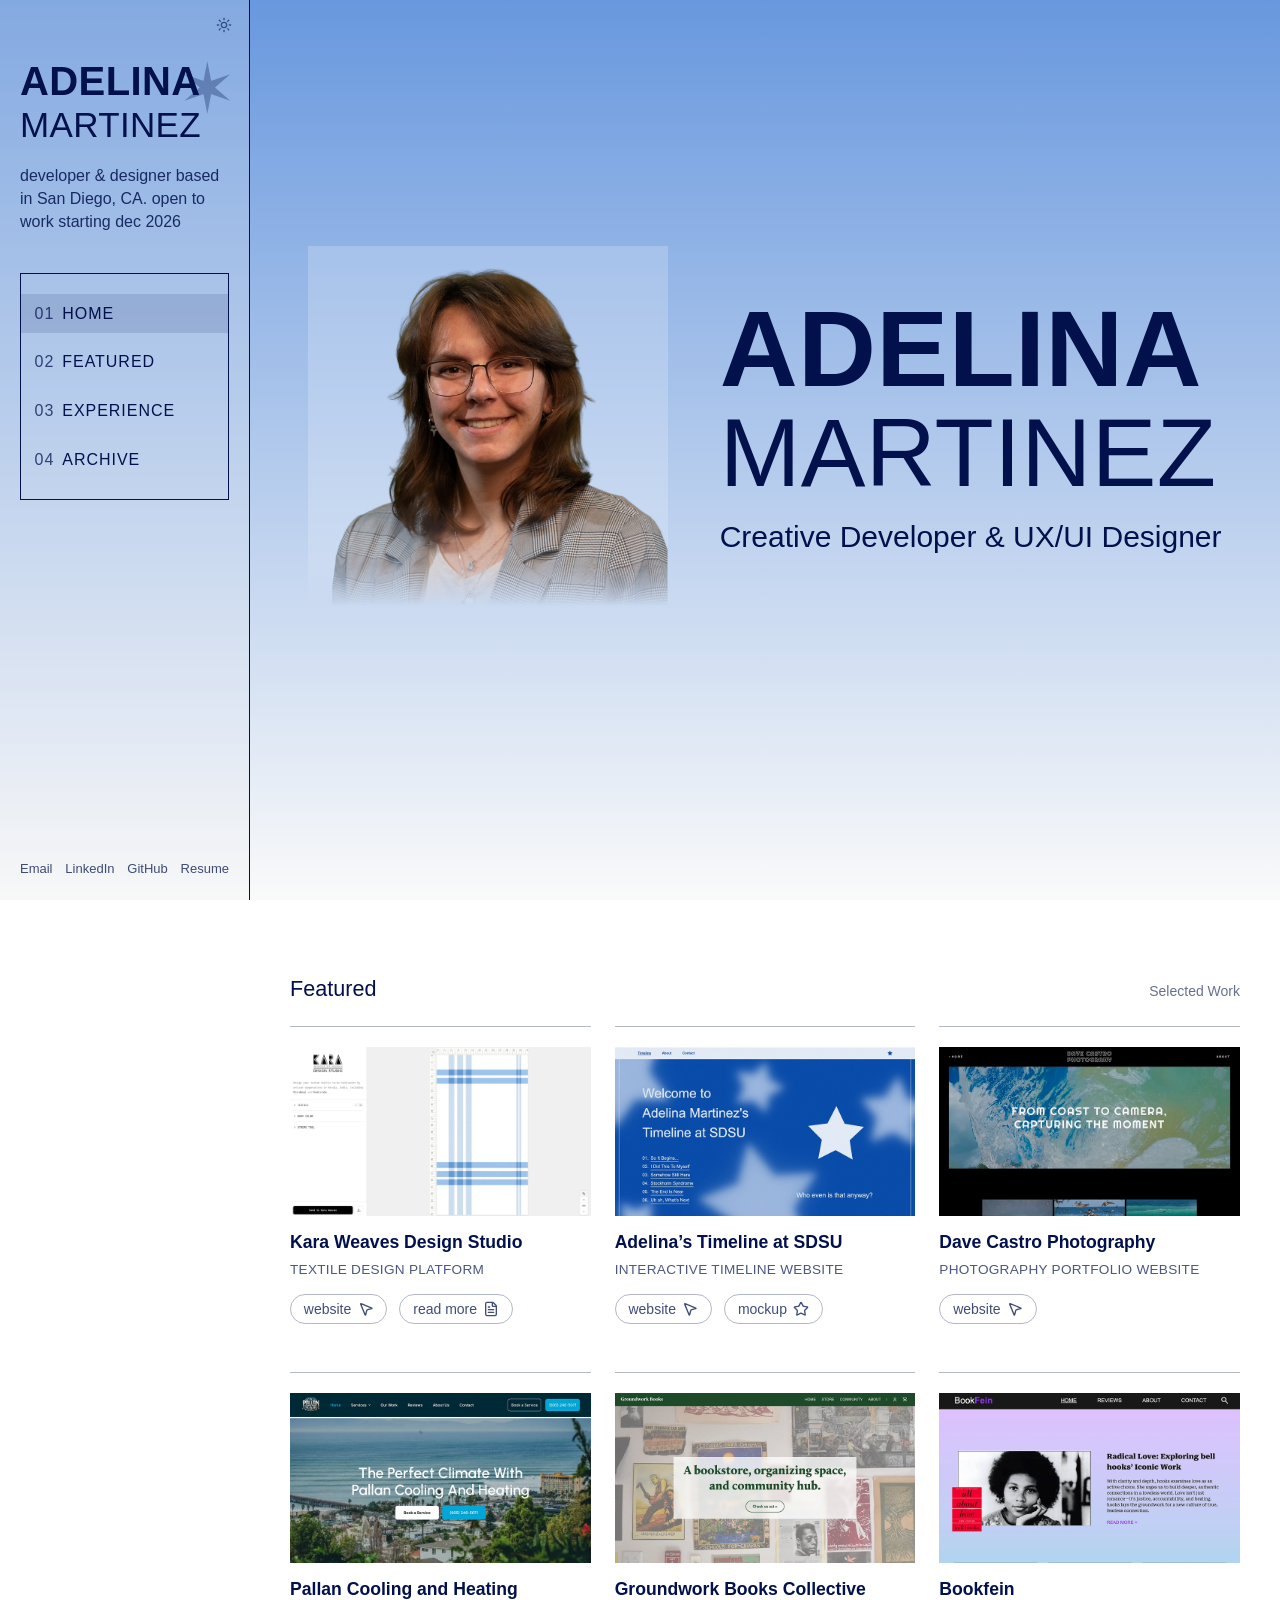
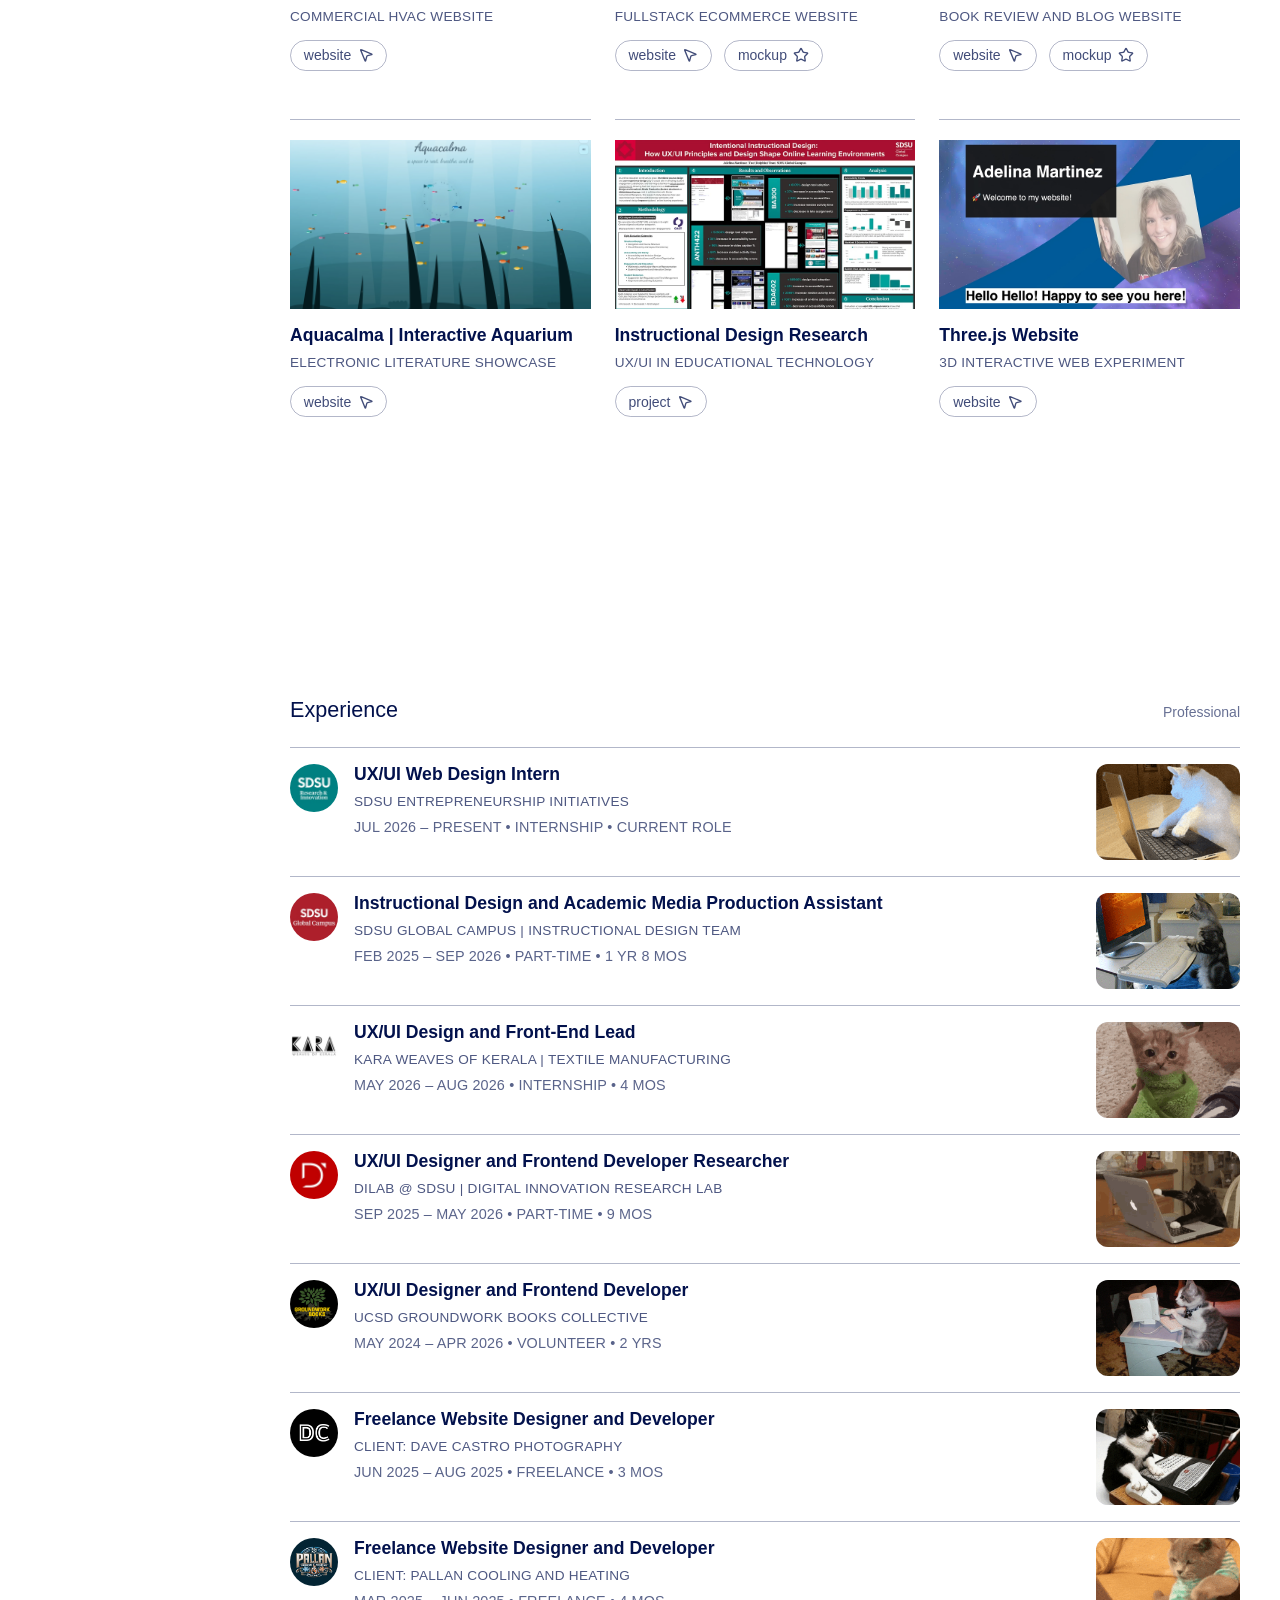
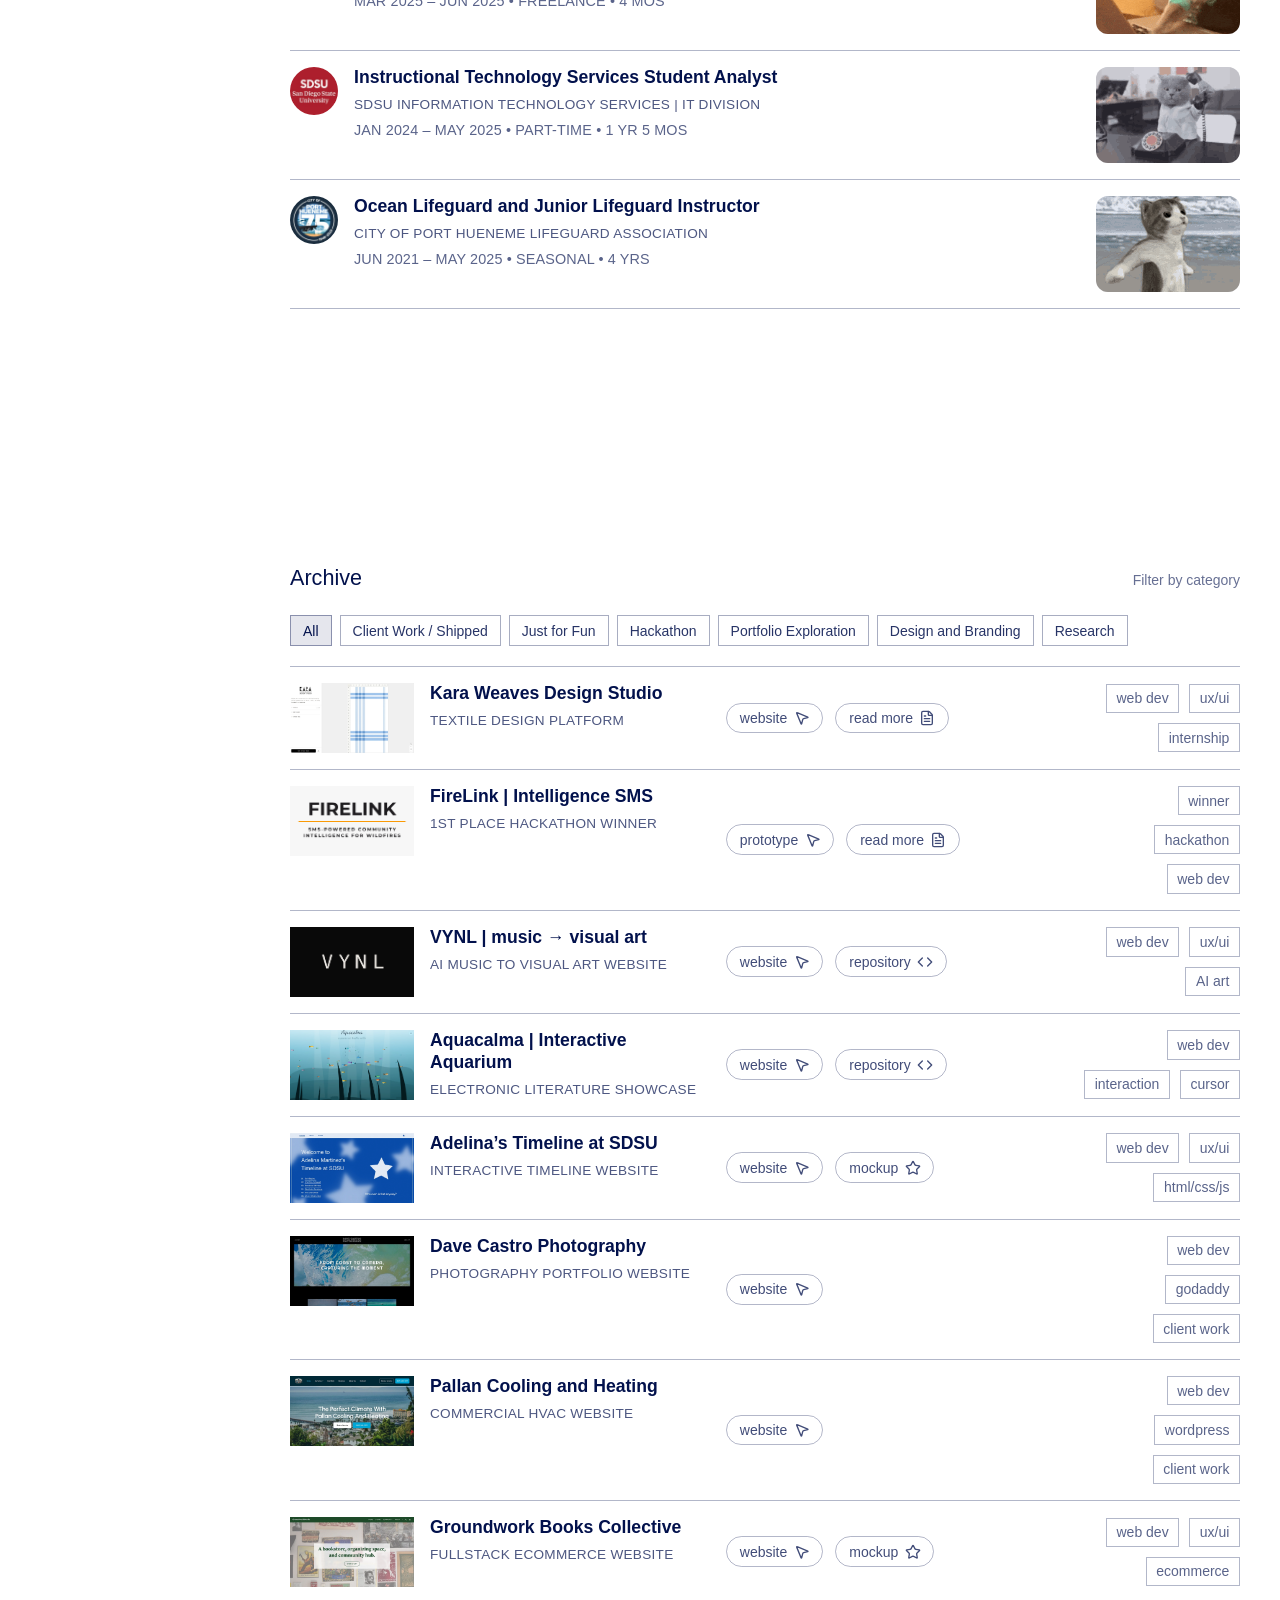
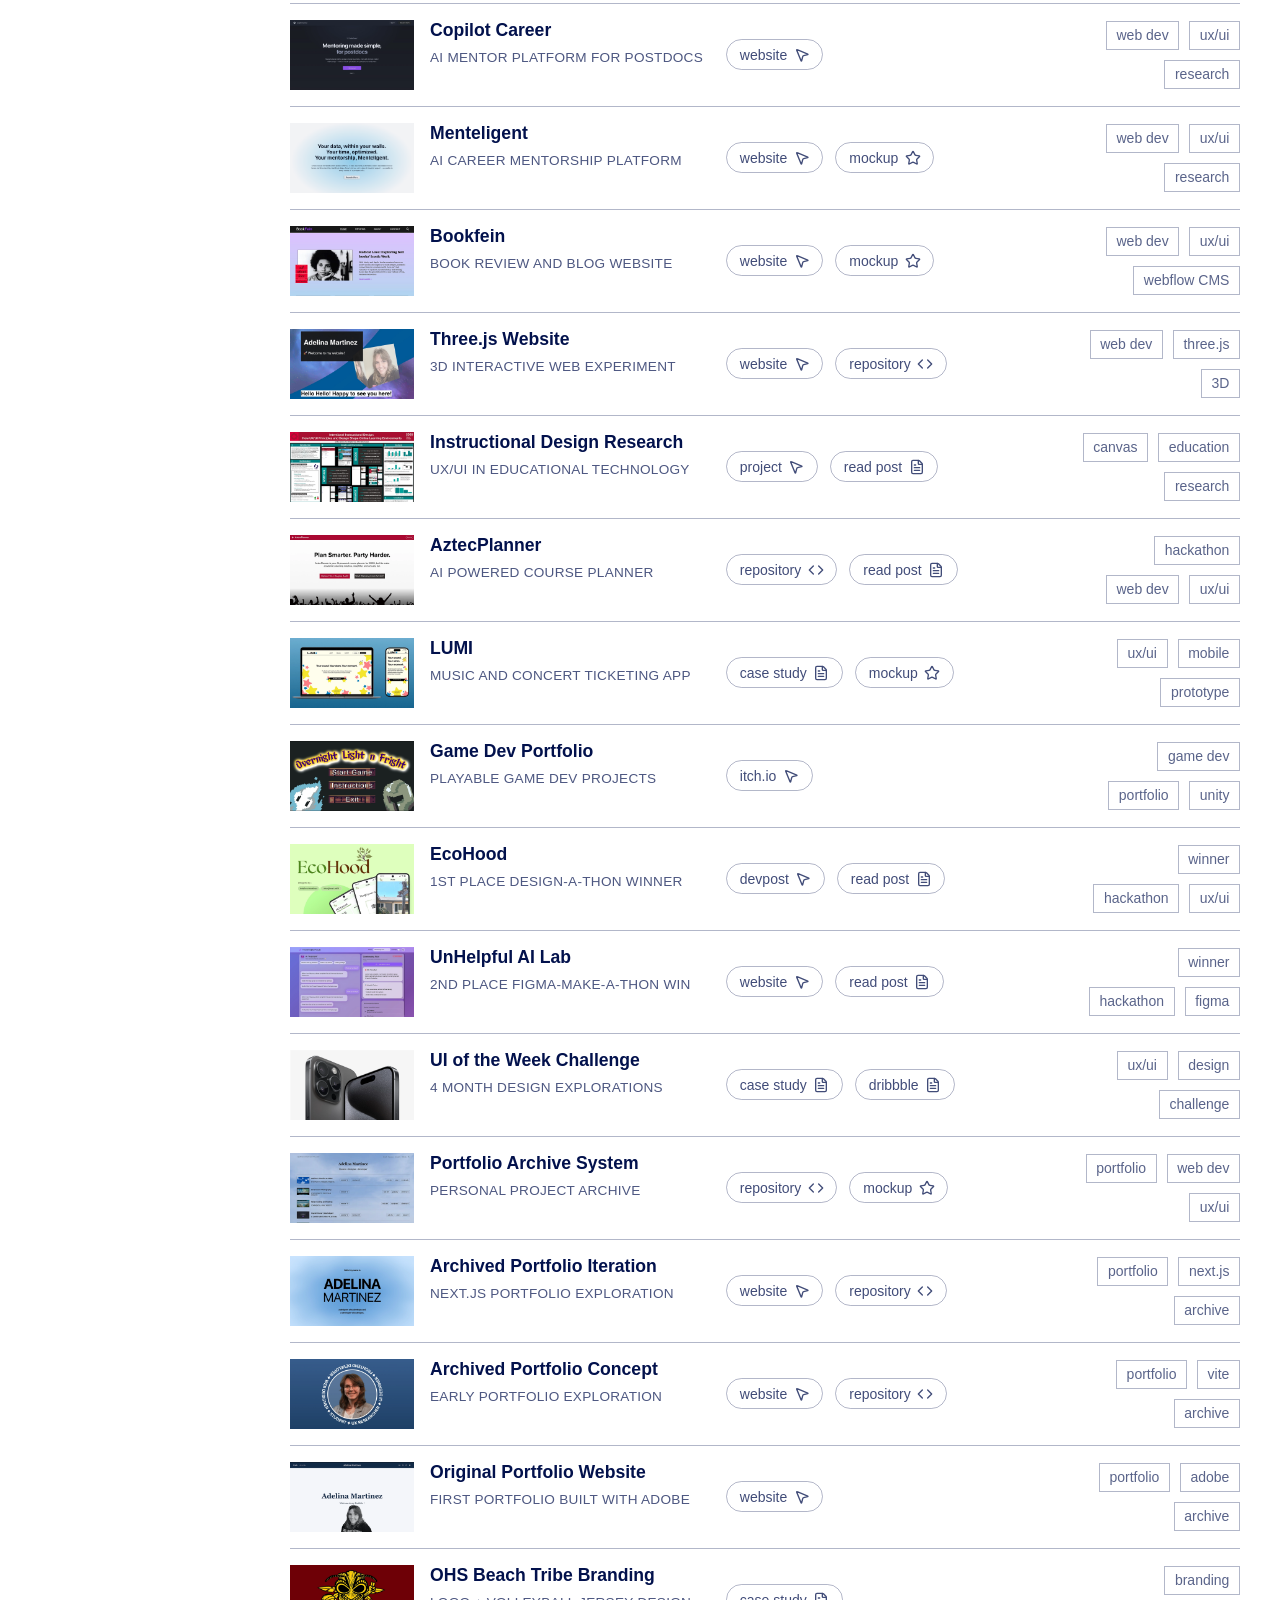
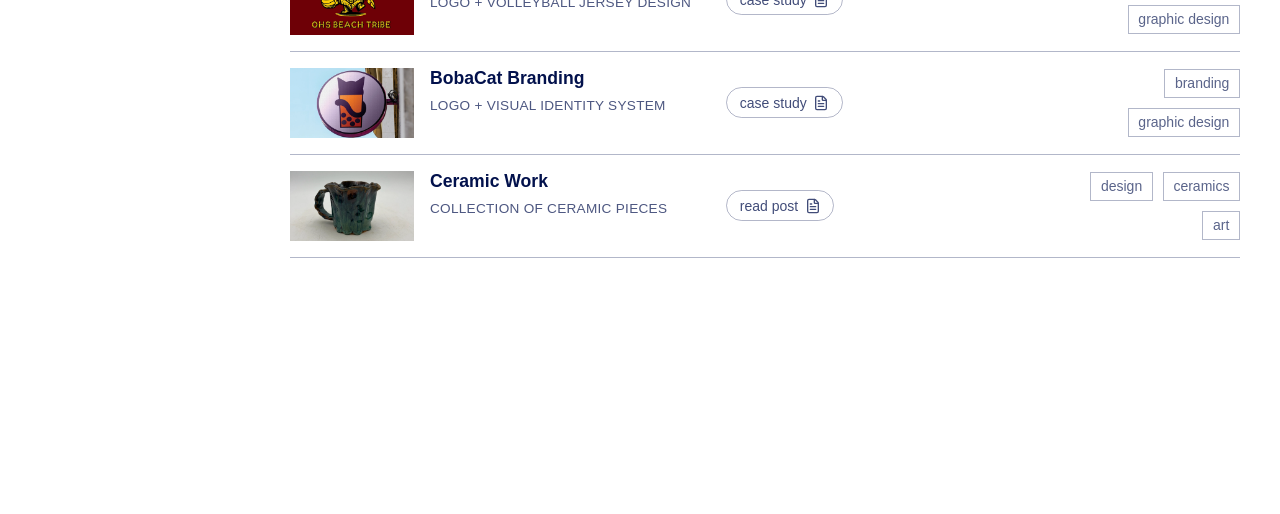
==== commit fb771410: "Remove SDSU Global Campus organization entry from JSON-LD schema; update experience dates format for" ====
--- a/index.html
+++ b/index.html
@@ -61,10 +61,6 @@
             {
               "@type": "Organization",
               "name": "Kara Weaves of Kerala"
-            },
-            {
-              "@type": "Organization",
-              "name": "SDSU Global Campus"
             }
           ],
           "sameAs": [
@@ -371,7 +367,7 @@
                             <h3 class="experience-title">Instructional Design and Academic Media Production Assistant
                             </h3>
                             <span class="experience-org">SDSU Global Campus | Instructional Design Team</span>
-                            <span class="experience-dates">Feb 2025 – Present • Part-Time • Current Role</span>
+                            <span class="experience-dates">Feb 2025 – Sep 2026 • Part-Time • 1 yr 8 mos</span>
                         </div>
                     </div>
                     <div class="experience-role-media experience-role-media--43">
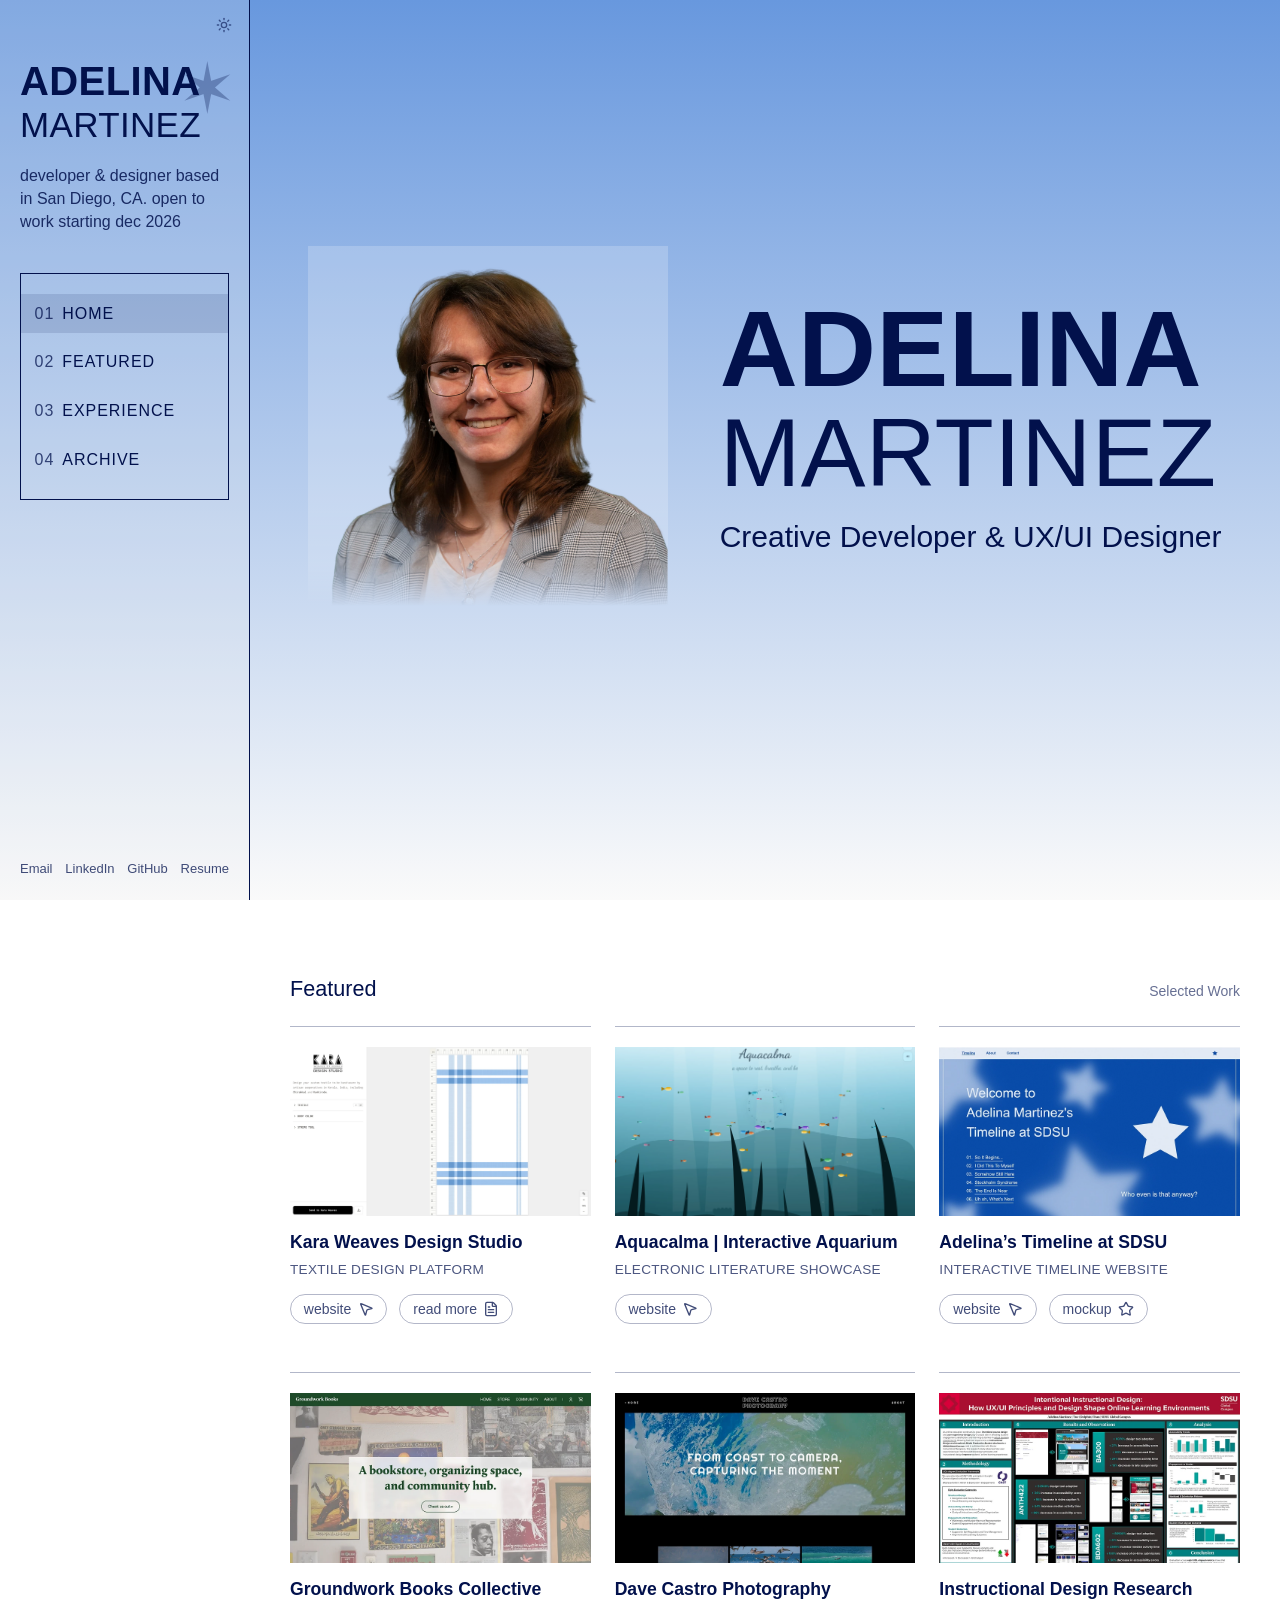
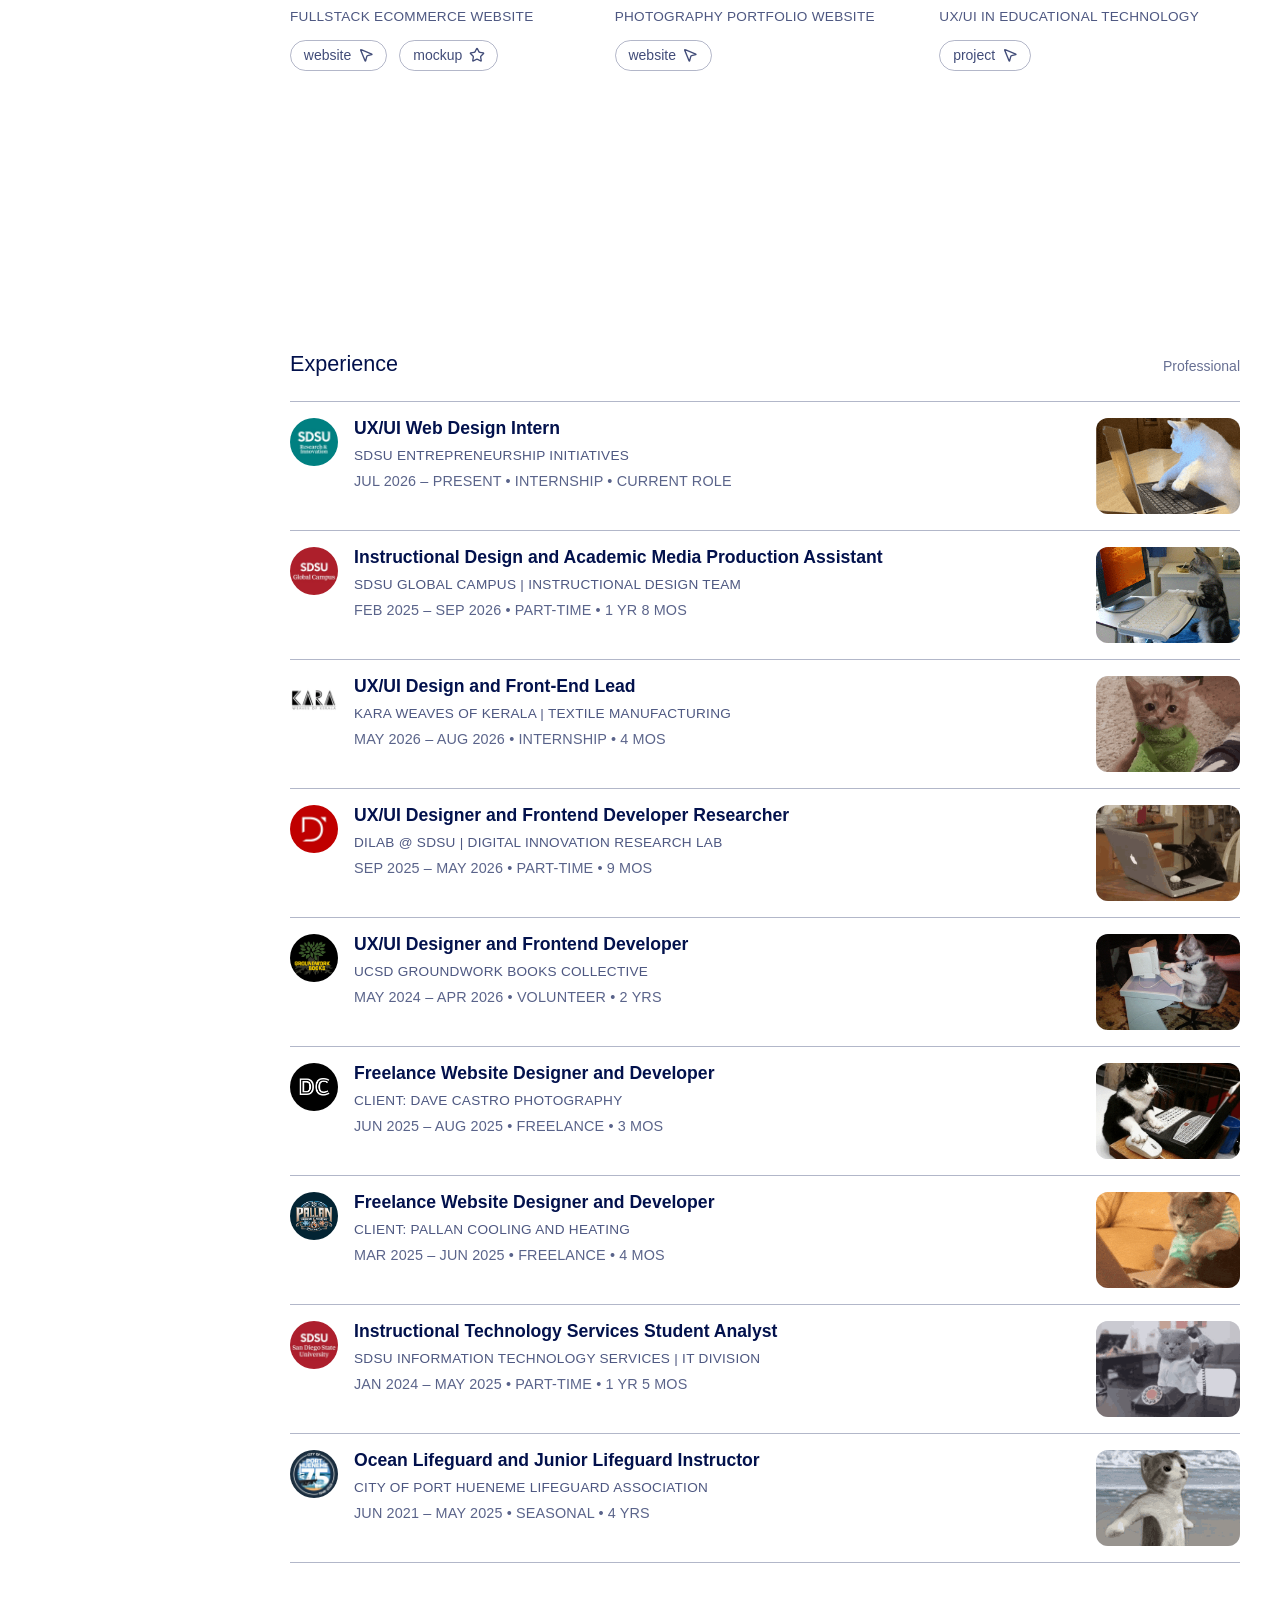
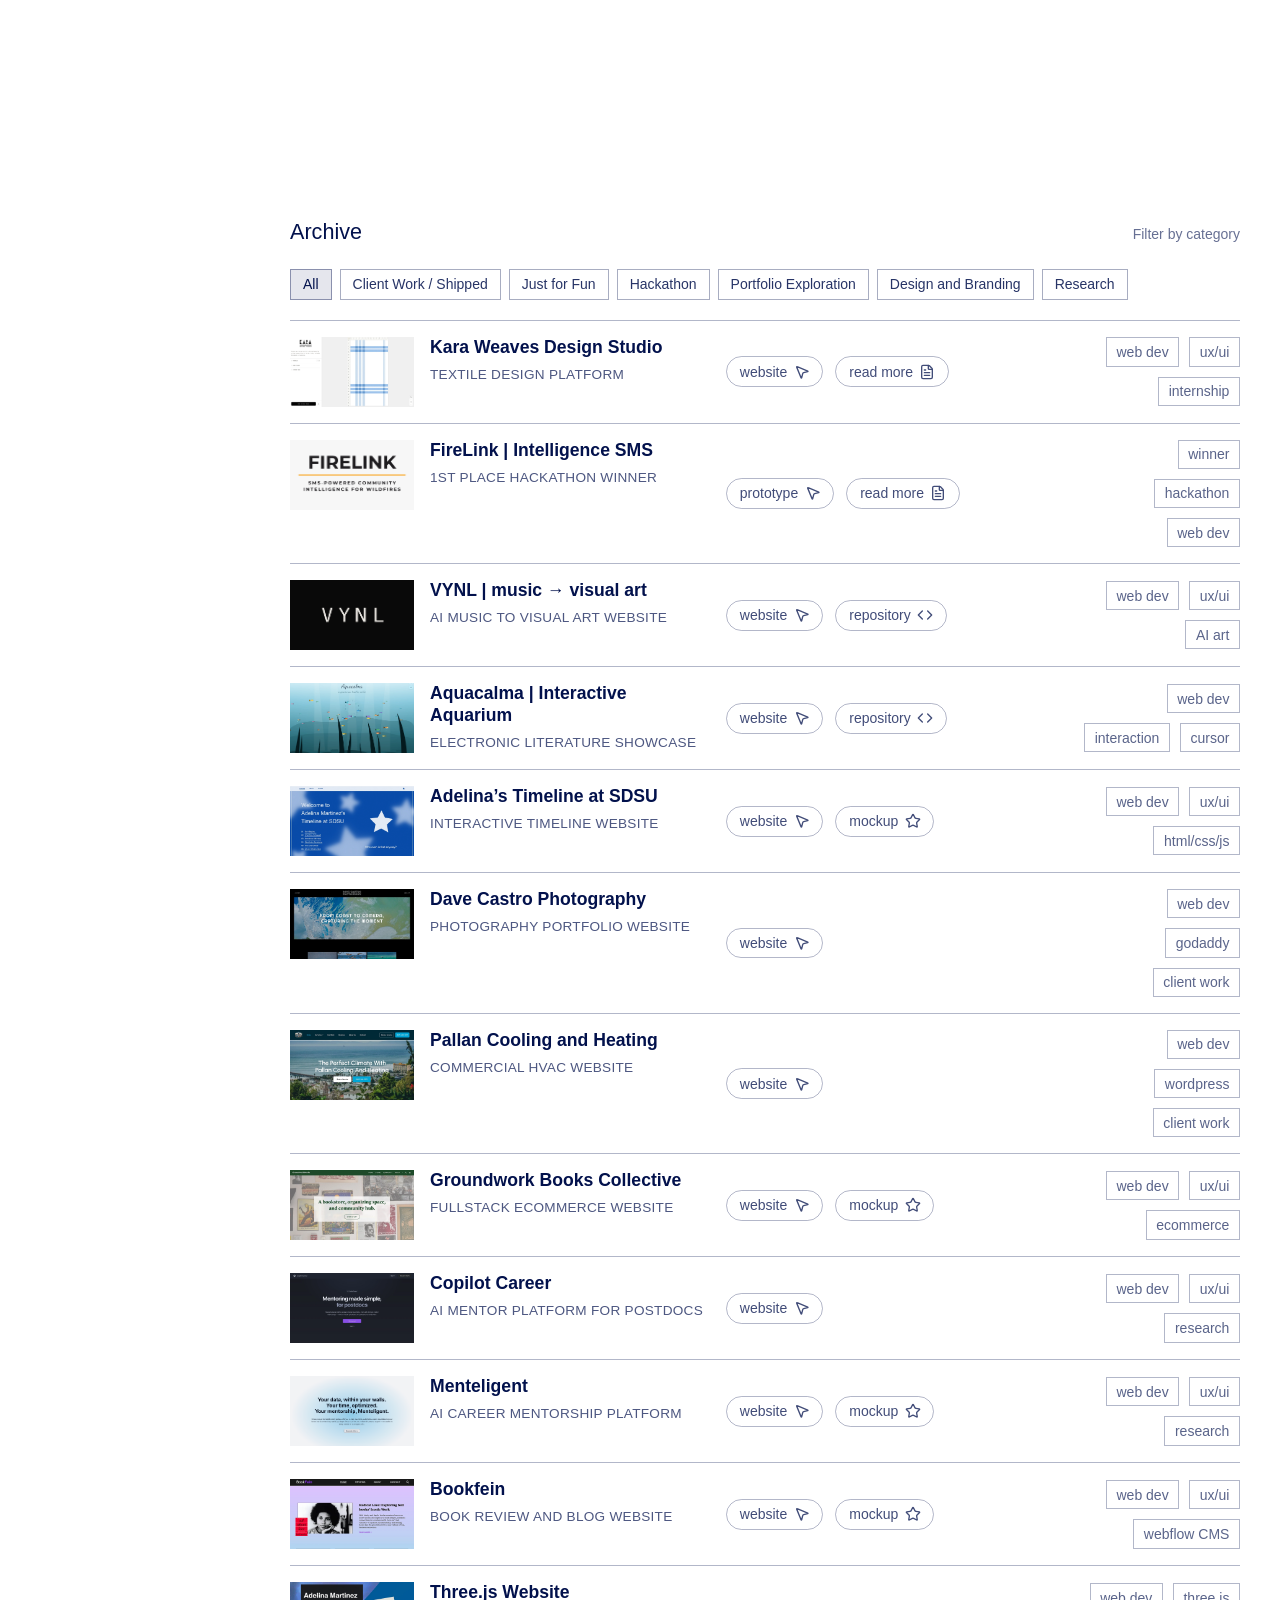
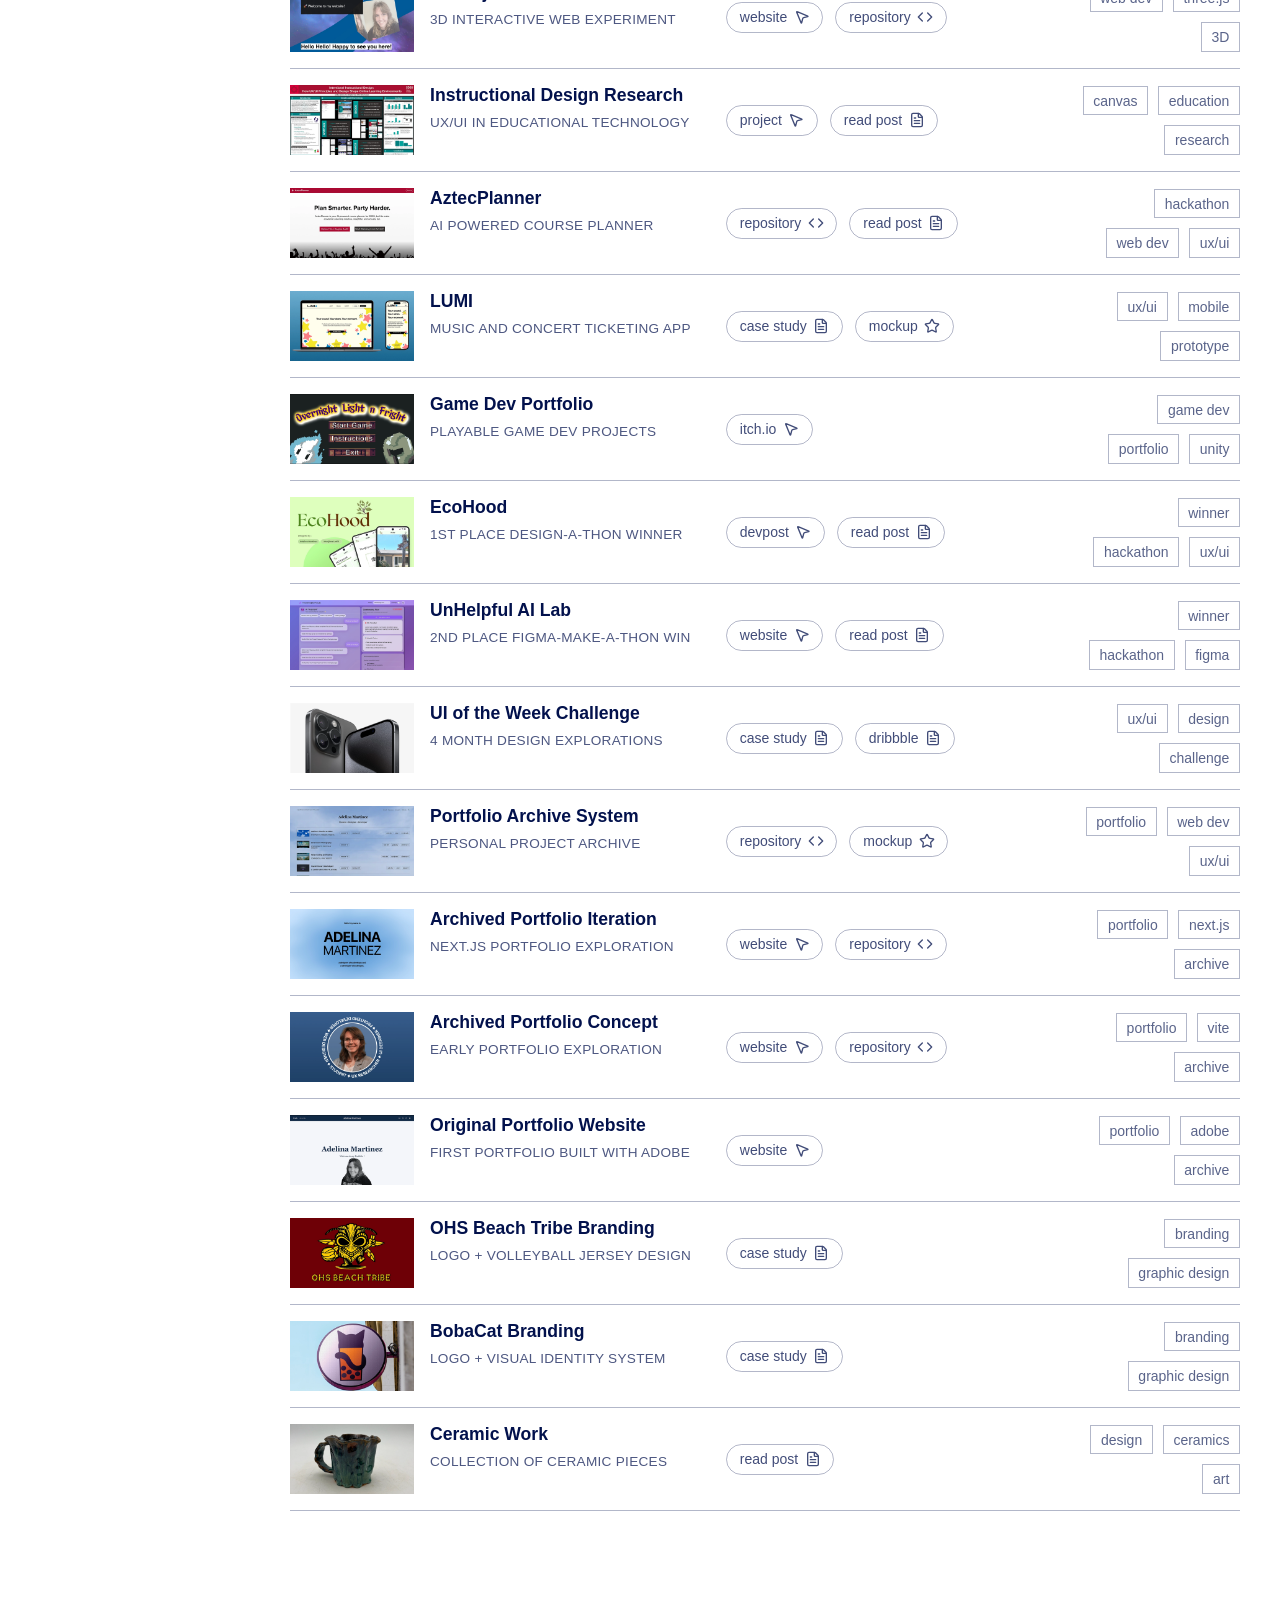
==== commit 45b3ba33: "Only 6 featured, order - Update project sections in index.html: swap featured projects for Aquacalma" ====
--- a/index.html
+++ b/index.html
@@ -188,6 +188,23 @@
 
                 <article class="featured-project">
                     <img class="featured-thumbnail" loading="lazy" width="560" height="315"
+                        src="images/projects/aquacalma.webp" alt="Screenshot of Aquacalma project">
+                    <div class="featured-content">
+                        <div class="featured-copy">
+                            <h3>Aquacalma | Interactive Aquarium</h3>
+                            <p class="subtitle">Electronic Literature Showcase</p>
+                        </div>
+                        <div class="featured-meta">
+                            <div class="project-links">
+                                <a href="https://aquacalma.vercel.app/" target="_blank"
+                                    rel="noopener noreferrer">website</a>
+                            </div>
+                        </div>
+                    </div>
+                </article>
+
+                <article class="featured-project">
+                    <img class="featured-thumbnail" loading="lazy" width="560" height="315"
                         src="images/projects/timeline.webp" alt="Screenshot of Adelina's Timeline at SDSU project">
                     <div class="featured-content">
                         <div class="featured-copy">
@@ -207,40 +224,6 @@
 
                 <article class="featured-project">
                     <img class="featured-thumbnail" loading="lazy" width="560" height="315"
-                        src="images/projects/dcphoto.webp" alt="Screenshot of Dave Castro Photography project">
-                    <div class="featured-content">
-                        <div class="featured-copy">
-                            <h3>Dave Castro Photography</h3>
-                            <p class="subtitle">Photography portfolio website</p>
-                        </div>
-                        <div class="featured-meta">
-                            <div class="project-links">
-                                <a href="https://davecastrophotography.com/" target="_blank"
-                                    rel="noopener noreferrer">website</a>
-                            </div>
-                        </div>
-                    </div>
-                </article>
-
-                <article class="featured-project">
-                    <img class="featured-thumbnail" loading="lazy" width="560" height="315"
-                        src="images/projects/pallan.webp" alt="Screenshot of Pallan Cooling and Heating project">
-                    <div class="featured-content">
-                        <div class="featured-copy">
-                            <h3>Pallan Cooling and Heating</h3>
-                            <p class="subtitle">Commercial HVAC Website</p>
-                        </div>
-                        <div class="featured-meta">
-                            <div class="project-links">
-                                <a href="https://pallancoolingandheating.com/" target="_blank"
-                                    rel="noopener noreferrer">website</a>
-                            </div>
-                        </div>
-                    </div>
-                </article>
-
-                <article class="featured-project">
-                    <img class="featured-thumbnail" loading="lazy" width="560" height="315"
                         src="images/projects/groundworks.webp" alt="Screenshot of Groundwork Books Collective project">
                     <div class="featured-content">
                         <div class="featured-copy">
@@ -260,34 +243,15 @@
 
                 <article class="featured-project">
                     <img class="featured-thumbnail" loading="lazy" width="560" height="315"
-                        src="images/projects/bookfein.webp" alt="Screenshot of Bookfein project">
+                        src="images/projects/dcphoto.webp" alt="Screenshot of Dave Castro Photography project">
                     <div class="featured-content">
                         <div class="featured-copy">
-                            <h3>Bookfein</h3>
-                            <p class="subtitle">Book Review and Blog Website</p>
+                            <h3>Dave Castro Photography</h3>
+                            <p class="subtitle">Photography portfolio website</p>
                         </div>
                         <div class="featured-meta">
                             <div class="project-links">
-                                <a href="https://bookfein.adelinaballerina1.workers.dev/" target="_blank"
-                                    rel="noopener noreferrer">website</a>
-                                <a href="https://www.figma.com/design/pM20YzCK7v3aRqDrnN8N0s/ART344-AdelinaM-Project2?node-id=87-868&t=zIakSZgcIJx6orsf-1"
-                                    target="_blank" rel="noopener noreferrer">mockup</a>
-                            </div>
-                        </div>
-                    </div>
-                </article>
-
-                <article class="featured-project">
-                    <img class="featured-thumbnail" loading="lazy" width="560" height="315"
-                        src="images/projects/aquacalma.webp" alt="Screenshot of Aquacalma project">
-                    <div class="featured-content">
-                        <div class="featured-copy">
-                            <h3>Aquacalma | Interactive Aquarium</h3>
-                            <p class="subtitle">Electronic Literature Showcase</p>
-                        </div>
-                        <div class="featured-meta">
-                            <div class="project-links">
-                                <a href="https://aquacalma.vercel.app/" target="_blank"
+                                <a href="https://davecastrophotography.com/" target="_blank"
                                     rel="noopener noreferrer">website</a>
                             </div>
                         </div>
@@ -307,23 +271,6 @@
                             <div class="project-links">
                                 <a href="https://linktr.ee/dtran5824" target="_blank"
                                     rel="noopener noreferrer">project</a>
-                            </div>
-                        </div>
-                    </div>
-                </article>
-
-                <article class="featured-project">
-                    <img class="featured-thumbnail" loading="lazy" width="560" height="315"
-                        src="images/projects/threejs.webp" alt="Screenshot of Three.js Website project">
-                    <div class="featured-content">
-                        <div class="featured-copy">
-                            <h3>Three.js Website</h3>
-                            <p class="subtitle">3D interactive web experiment</p>
-                        </div>
-                        <div class="featured-meta">
-                            <div class="project-links">
-                                <a href="https://adelina3js-bb30c.web.app/" target="_blank"
-                                    rel="noopener noreferrer">website</a>
                             </div>
                         </div>
                     </div>
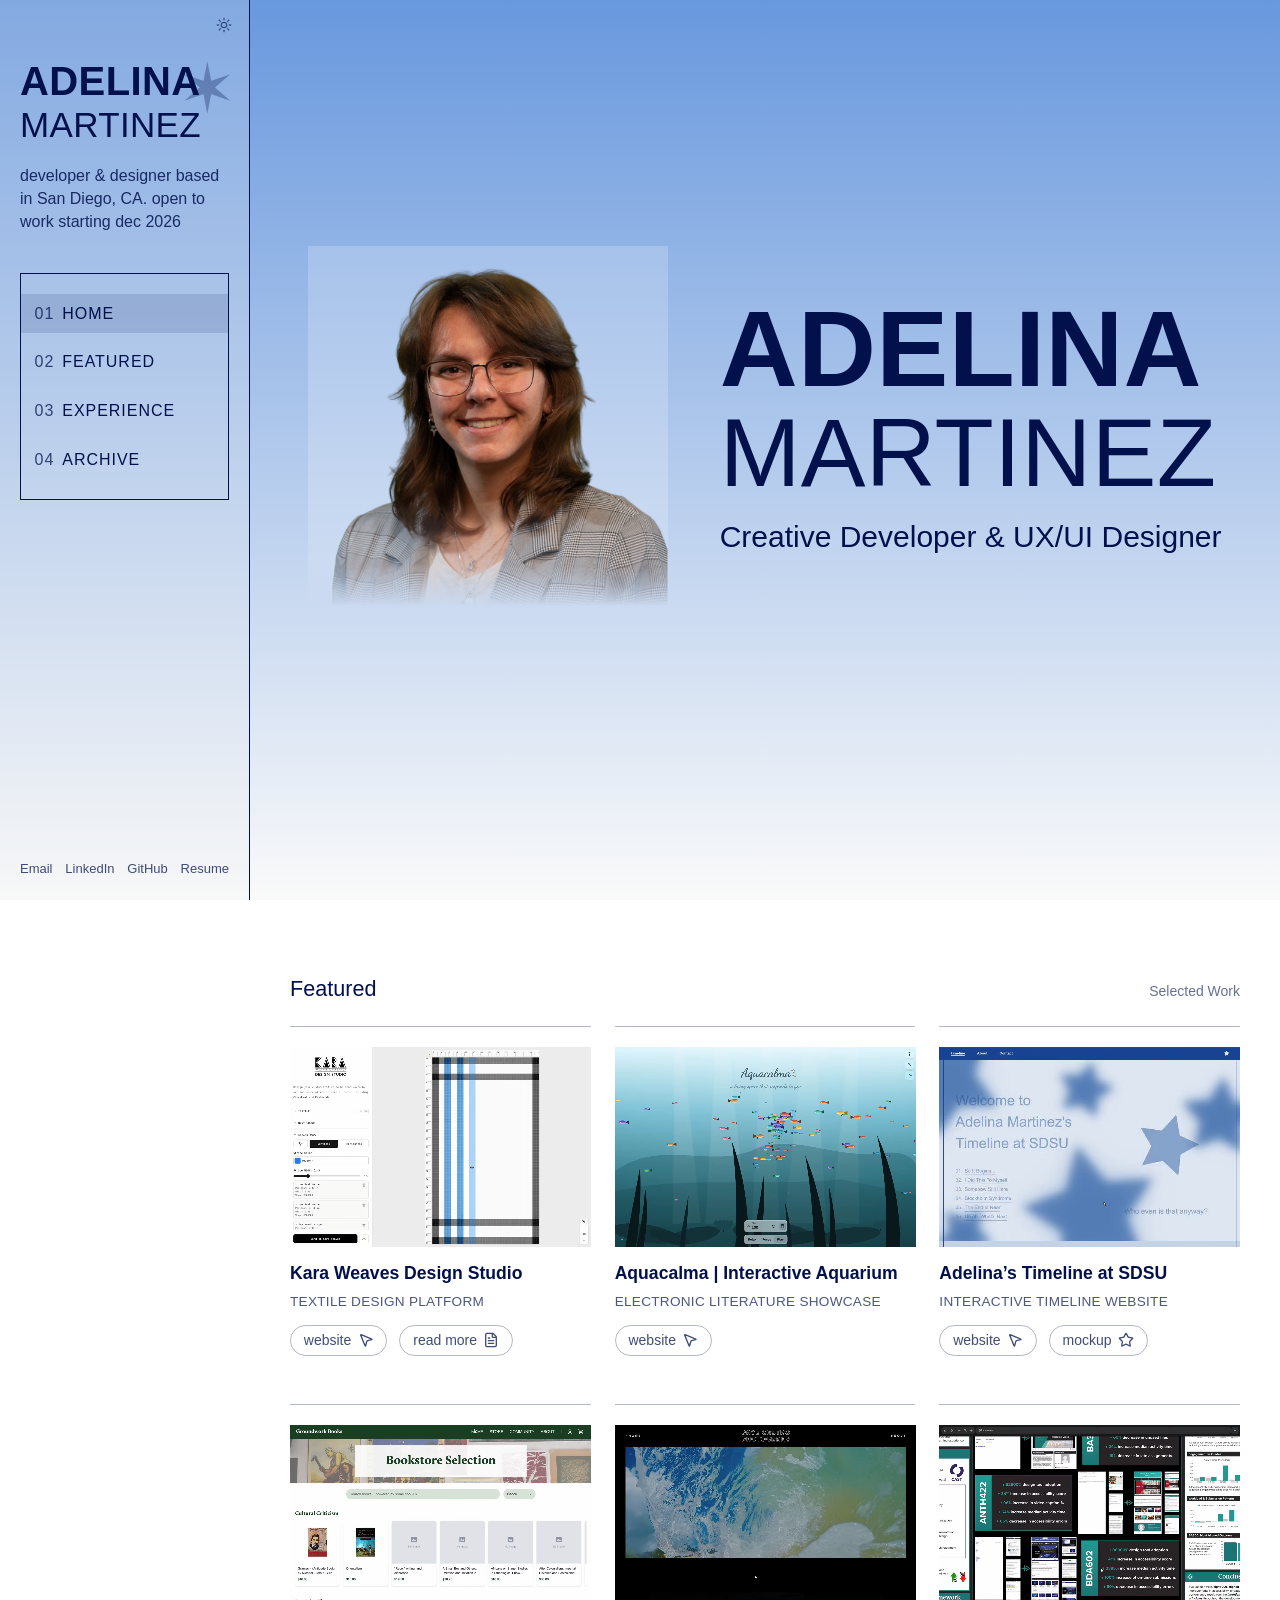
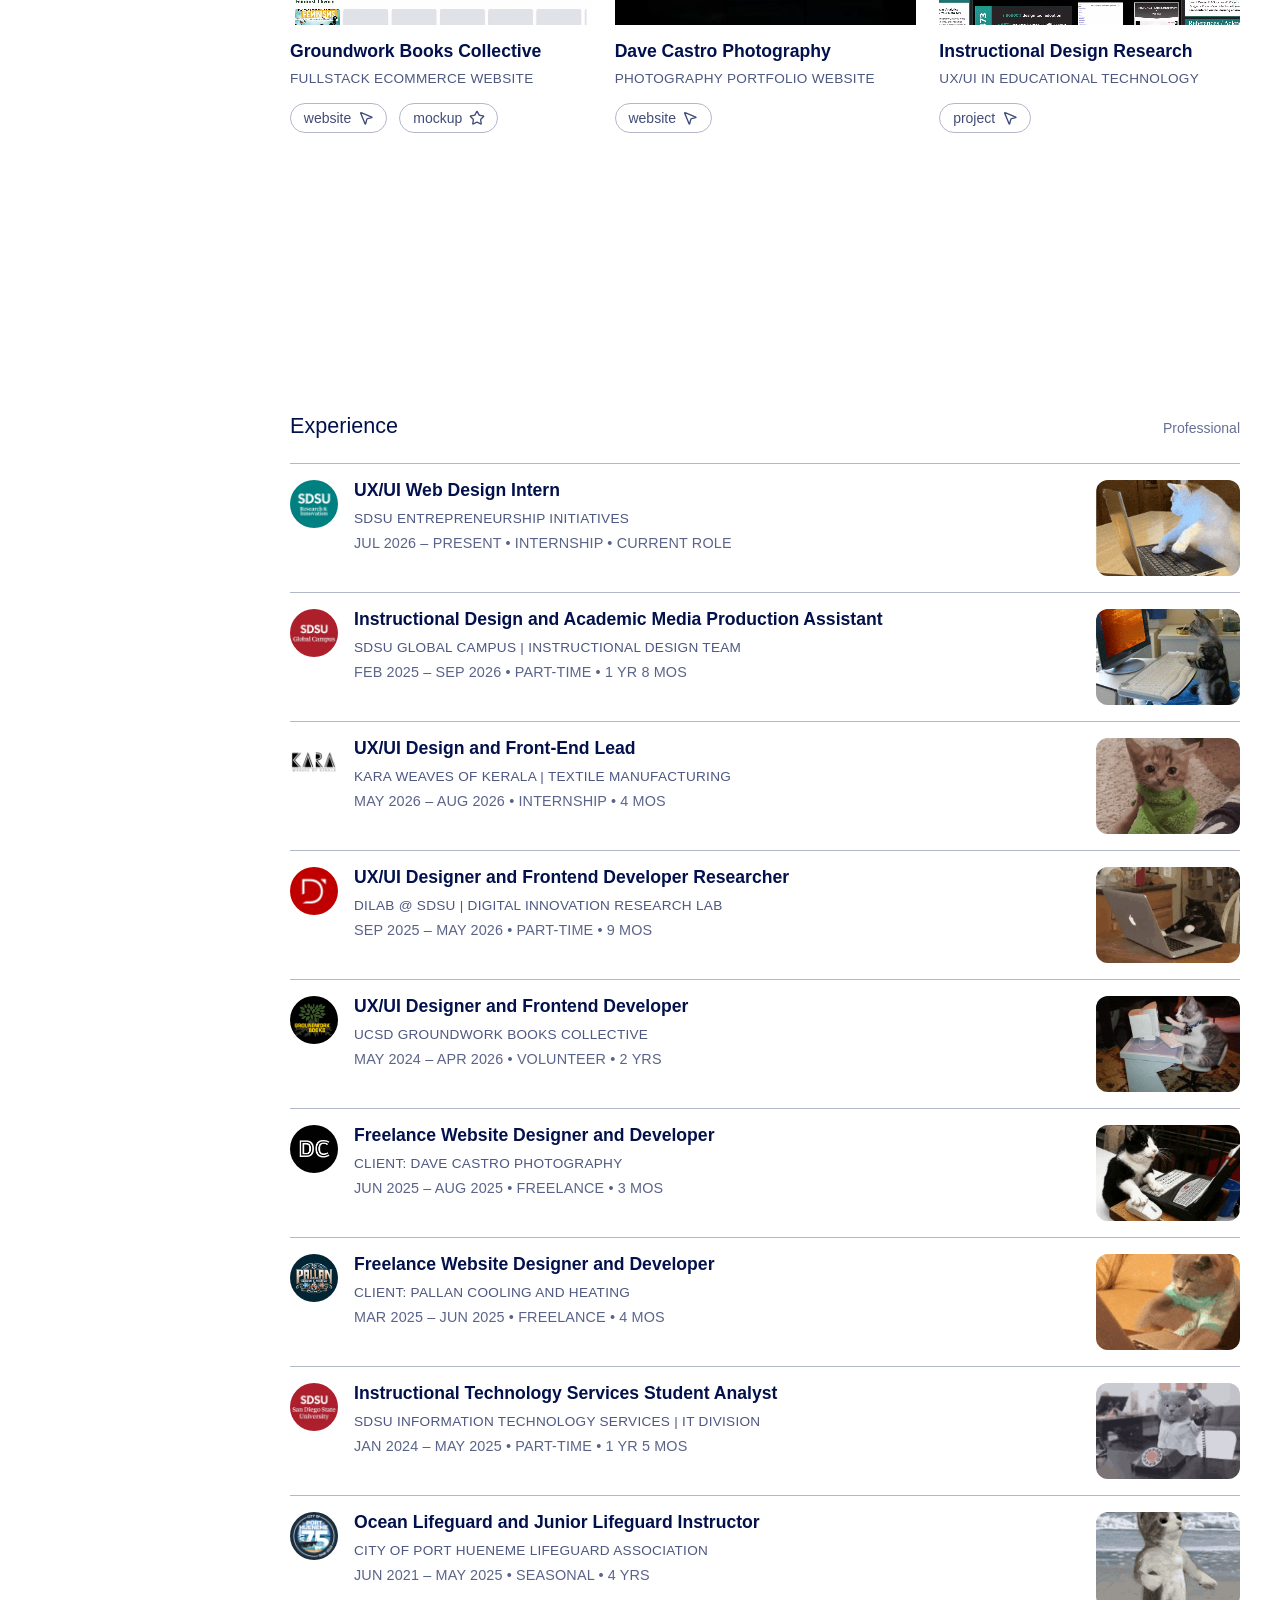
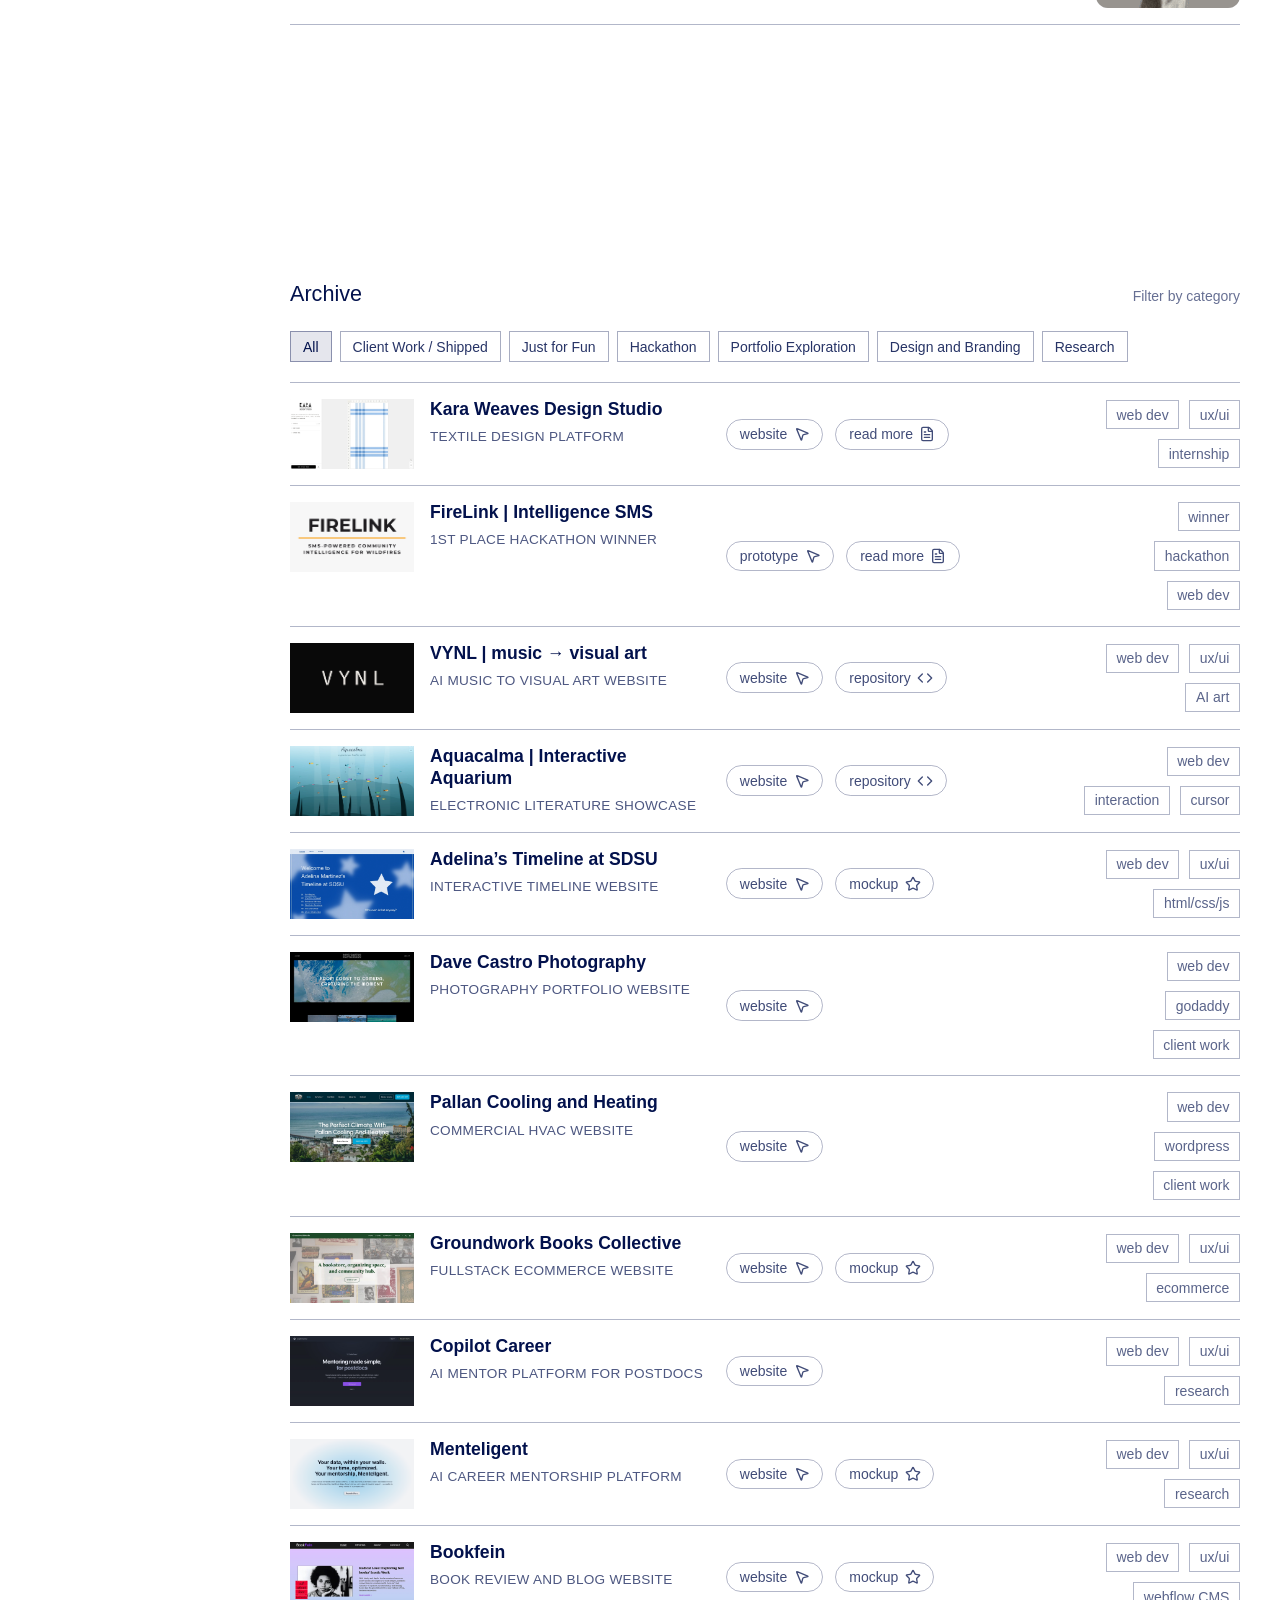
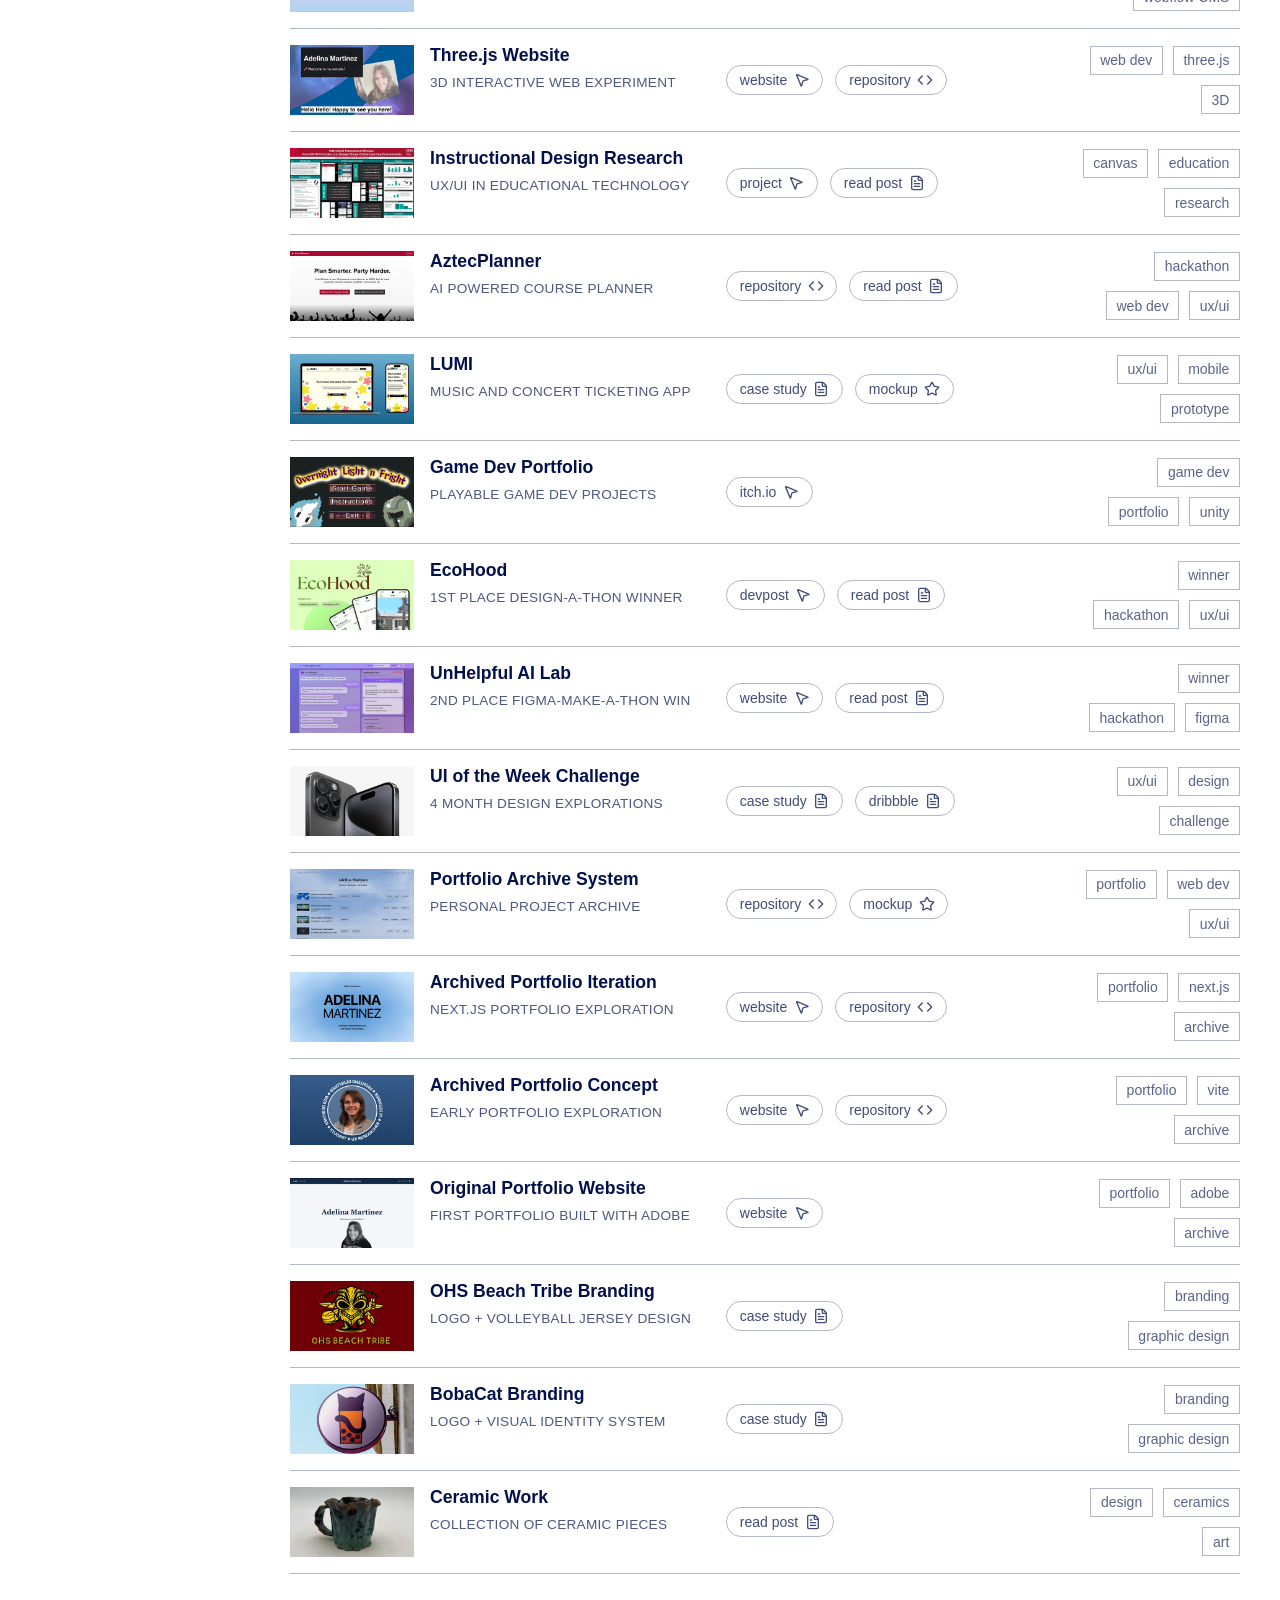
==== commit 2e08c07e: "add demo vids - Replace featured project images with videos in index.html for enhanced visual presen" ====
--- a/index.html
+++ b/index.html
@@ -167,9 +167,10 @@
 
             <div class="featured-grid">
                 <article class="featured-project">
-                    <img class="featured-thumbnail" loading="lazy" width="560" height="315"
-                        src="images/projects/karadesignstudio.webp"
-                        alt="Screenshot of Kara Weaves Design Studio project">
+                    <video class="featured-thumbnail" autoplay loop muted playsinline width="560" height="373"
+                        aria-label="Screenshot of Kara Weaves Design Studio project">
+                        <source src="images/demo/demo-kara.webm" type="video/webm">
+                    </video>
                     <div class="featured-content">
                         <div class="featured-copy">
                             <h3>Kara Weaves Design Studio</h3>
@@ -187,8 +188,10 @@
                 </article>
 
                 <article class="featured-project">
-                    <img class="featured-thumbnail" loading="lazy" width="560" height="315"
-                        src="images/projects/aquacalma.webp" alt="Screenshot of Aquacalma project">
+                    <video class="featured-thumbnail" autoplay loop muted playsinline width="560" height="373"
+                        aria-label="Screenshot of Aquacalma project">
+                        <source src="images/demo/demo-aquacalma.webm" type="video/webm">
+                    </video>
                     <div class="featured-content">
                         <div class="featured-copy">
                             <h3>Aquacalma | Interactive Aquarium</h3>
@@ -204,8 +207,10 @@
                 </article>
 
                 <article class="featured-project">
-                    <img class="featured-thumbnail" loading="lazy" width="560" height="315"
-                        src="images/projects/timeline.webp" alt="Screenshot of Adelina's Timeline at SDSU project">
+                    <video class="featured-thumbnail" autoplay loop muted playsinline width="560" height="373"
+                        aria-label="Screenshot of Adelina's Timeline at SDSU project">
+                        <source src="images/demo/demo-timeline.webm" type="video/webm">
+                    </video>
                     <div class="featured-content">
                         <div class="featured-copy">
                             <h3>Adelina’s Timeline at SDSU</h3>
@@ -223,8 +228,10 @@
                 </article>
 
                 <article class="featured-project">
-                    <img class="featured-thumbnail" loading="lazy" width="560" height="315"
-                        src="images/projects/groundworks.webp" alt="Screenshot of Groundwork Books Collective project">
+                    <video class="featured-thumbnail" autoplay loop muted playsinline width="560" height="373"
+                        aria-label="Screenshot of Groundwork Books Collective project">
+                        <source src="images/demo/demo-groundworks.webm" type="video/webm">
+                    </video>
                     <div class="featured-content">
                         <div class="featured-copy">
                             <h3>Groundwork Books Collective</h3>
@@ -242,8 +249,10 @@
                 </article>
 
                 <article class="featured-project">
-                    <img class="featured-thumbnail" loading="lazy" width="560" height="315"
-                        src="images/projects/dcphoto.webp" alt="Screenshot of Dave Castro Photography project">
+                    <video class="featured-thumbnail" autoplay loop muted playsinline width="560" height="373"
+                        aria-label="Screenshot of Dave Castro Photography project">
+                        <source src="images/demo/demo-davecastro.webm" type="video/webm">
+                    </video>
                     <div class="featured-content">
                         <div class="featured-copy">
                             <h3>Dave Castro Photography</h3>
@@ -259,9 +268,10 @@
                 </article>
 
                 <article class="featured-project">
-                    <img class="featured-thumbnail" loading="lazy" width="560" height="315"
-                        src="images/projects/idresearch.webp"
-                        alt="Screenshot of Instructional Design Research project">
+                    <video class="featured-thumbnail" autoplay loop muted playsinline width="560" height="373"
+                        aria-label="Screenshot of Instructional Design Research project">
+                        <source src="images/demo/demo-research.webm" type="video/webm">
+                    </video>
                     <div class="featured-content">
                         <div class="featured-copy">
                             <h3>Instructional Design Research</h3>
--- a/style.css
+++ b/style.css
@@ -745,7 +745,7 @@
 .featured-thumbnail {
   width: 100%;
   height: auto;
-  aspect-ratio: 16 / 9;
+  aspect-ratio: 3 / 2;
   background: var(--surface);
   object-fit: cover;
   display: block;
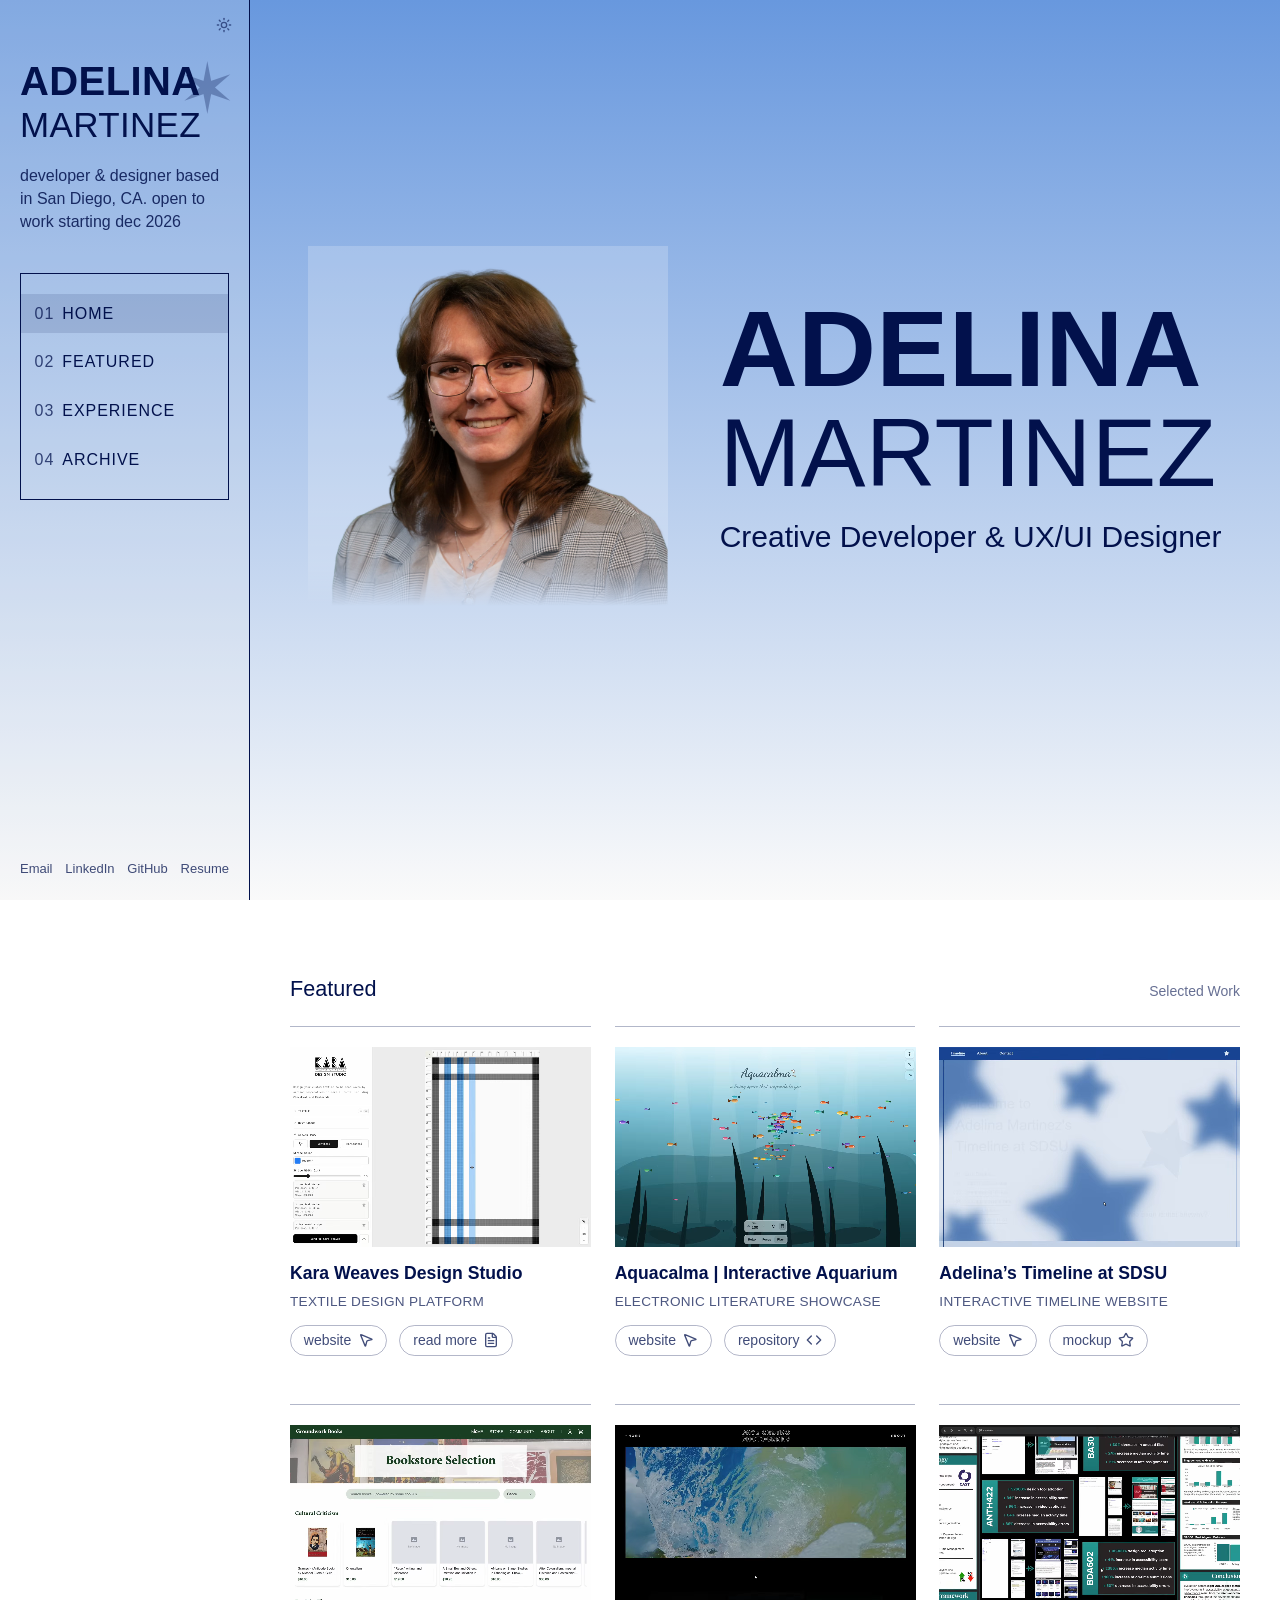
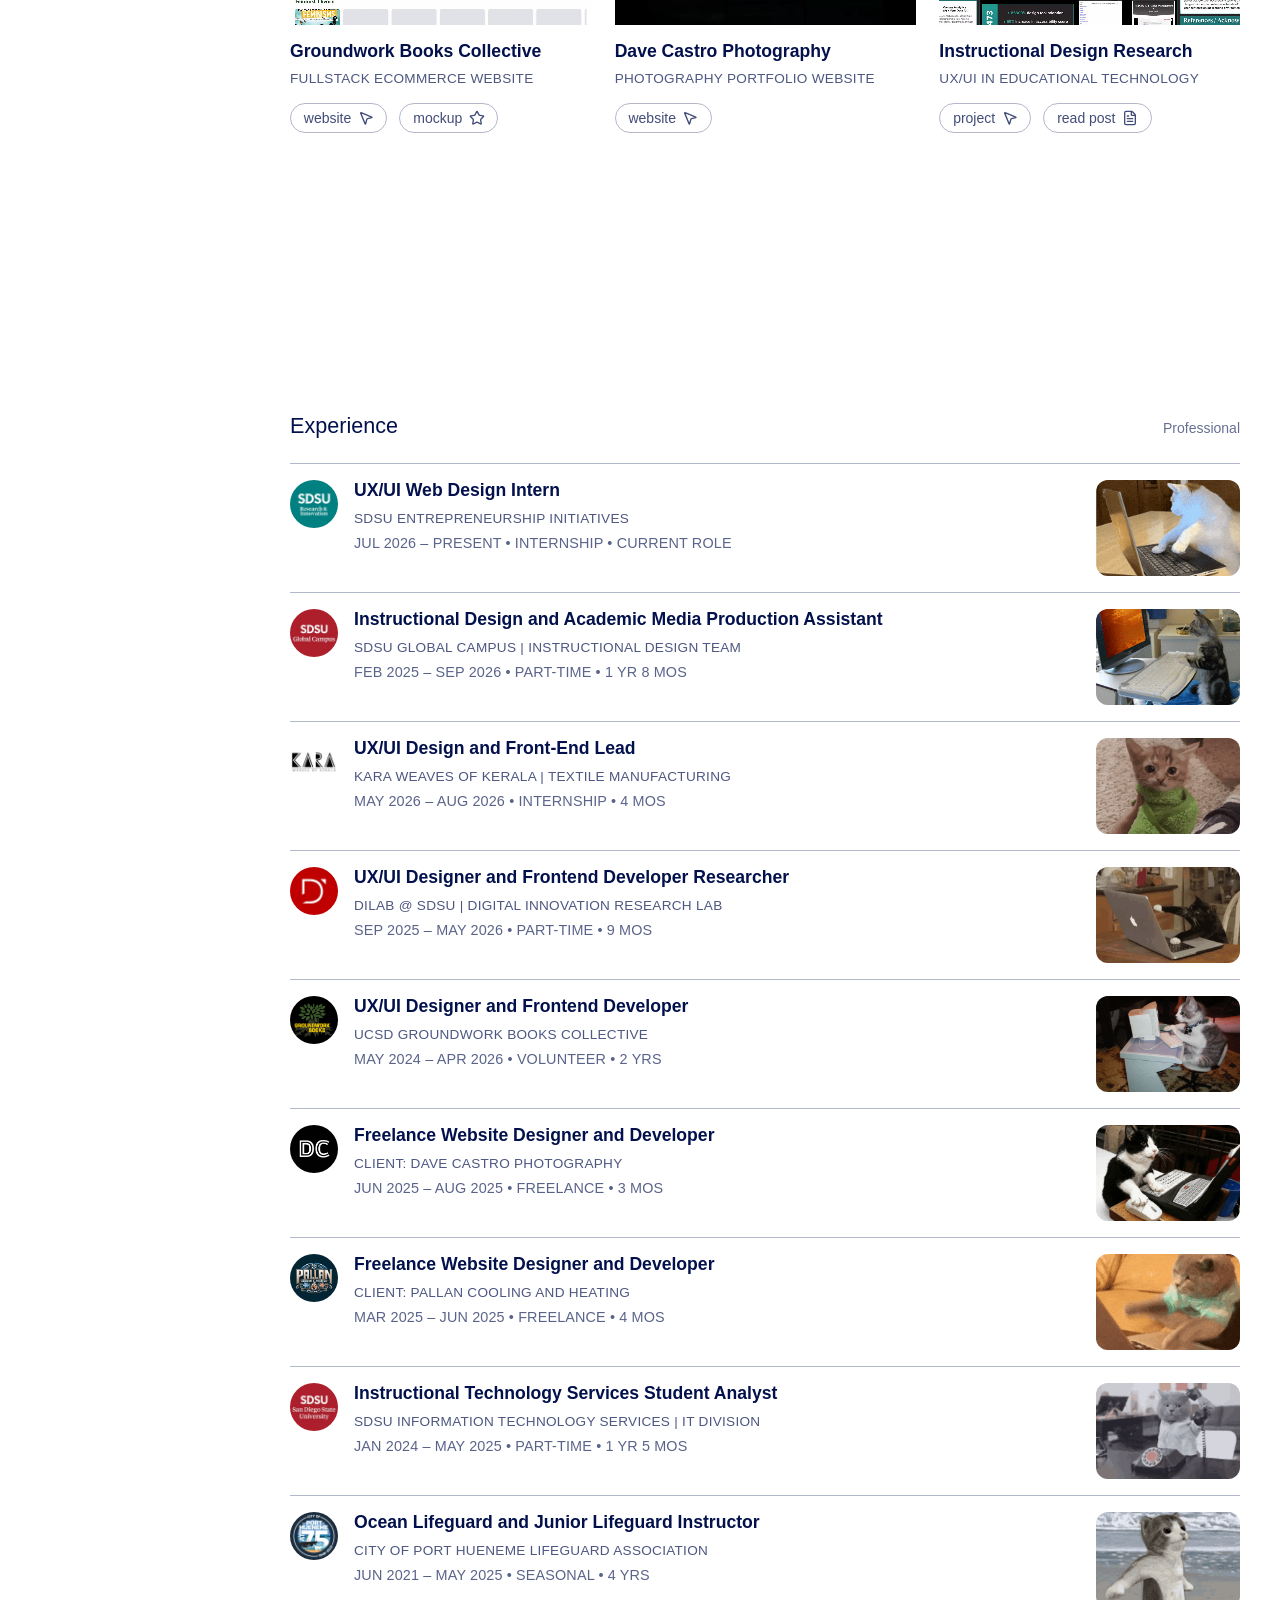
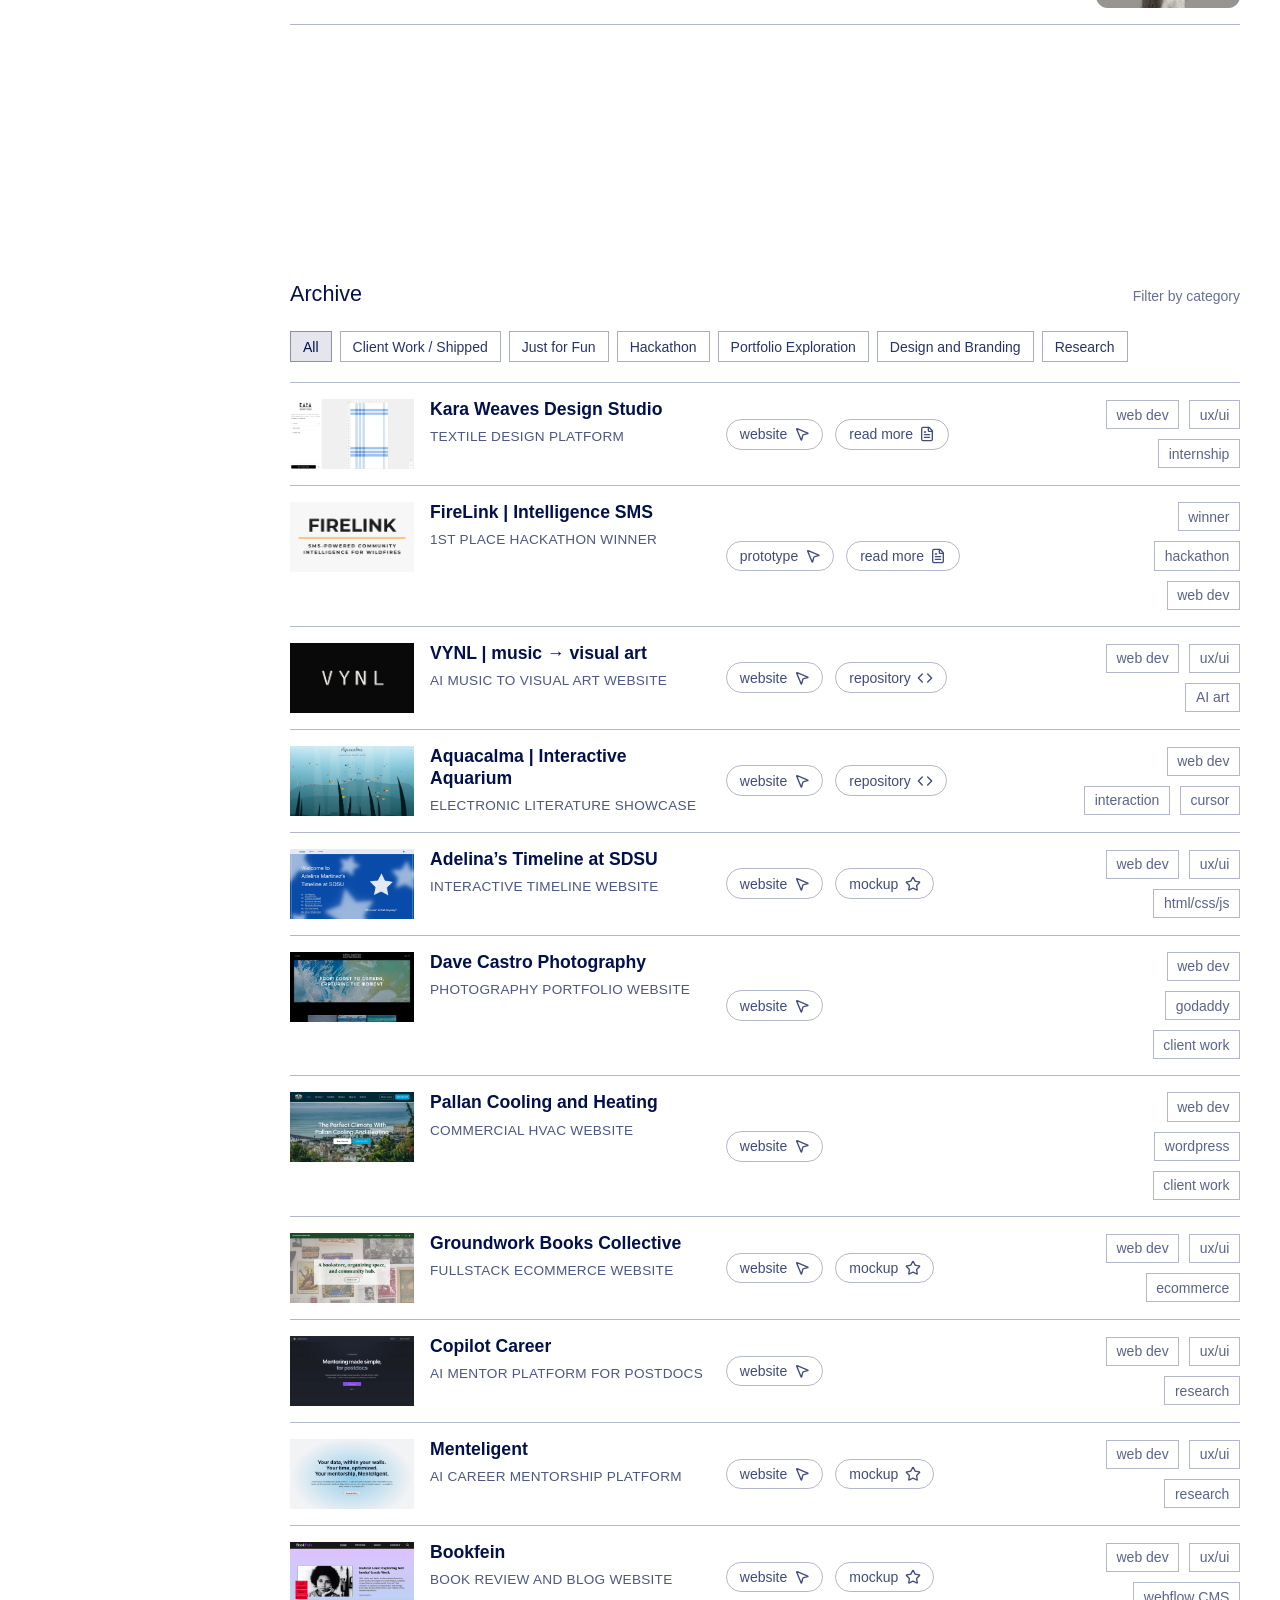
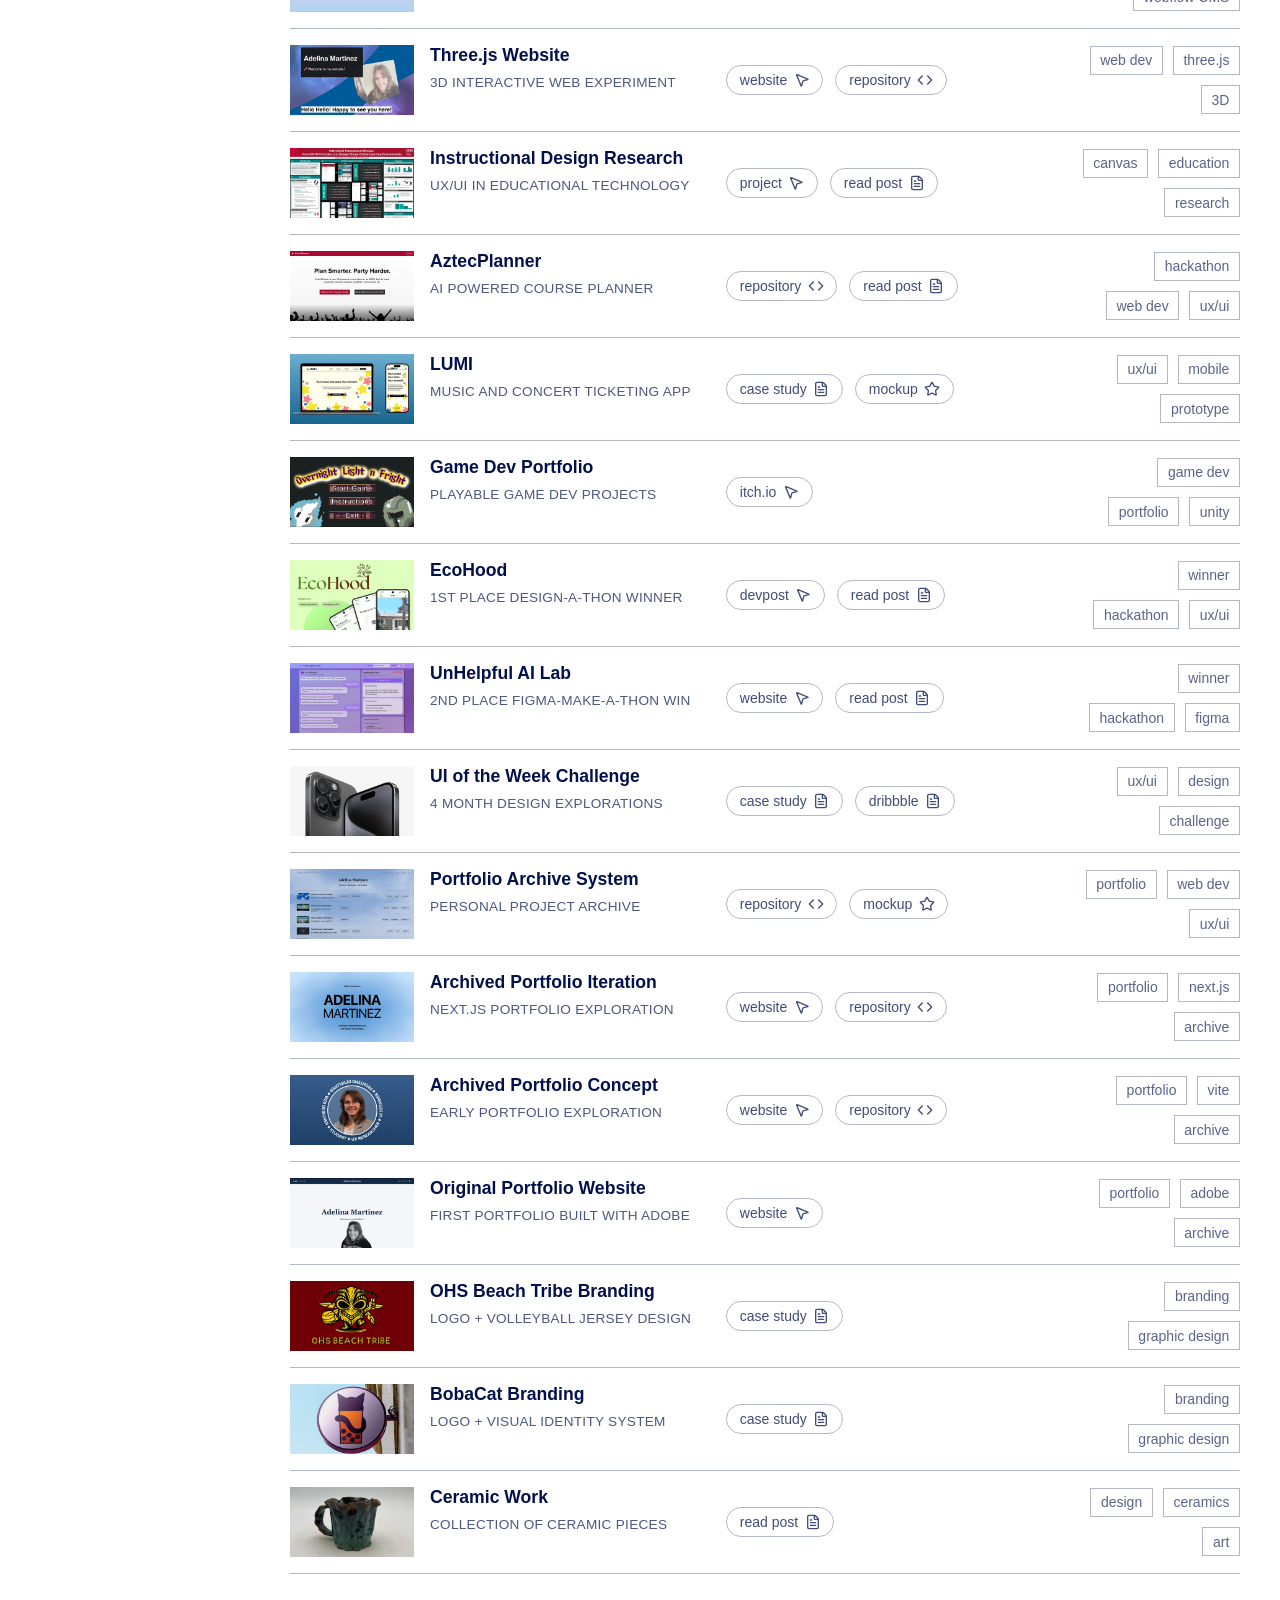
==== commit 1dcfad51: "Add project repository and LinkedIn post links in index.html for enhanced resource accessibility." ====
--- a/index.html
+++ b/index.html
@@ -201,6 +201,8 @@
                             <div class="project-links">
                                 <a href="https://aquacalma.vercel.app/" target="_blank"
                                     rel="noopener noreferrer">website</a>
+                                <a href="https://github.com/adelina805/aquacalma" target="_blank"
+                                    rel="noopener noreferrer">repository</a>
                             </div>
                         </div>
                     </div>
@@ -281,6 +283,8 @@
                             <div class="project-links">
                                 <a href="https://linktr.ee/dtran5824" target="_blank"
                                     rel="noopener noreferrer">project</a>
+                                <a href="https://www.linkedin.com/posts/adelina-martinez_sdsu-s32026-researchatsdsu-activity-7435383638076112896-EROH?utm_source=share&utm_medium=member_desktop&rcm=ACoAAE3Mgz8BPjNVwH2oYzRgck6vpUyXlJdyedg"
+                                    target="_blank" rel="noopener noreferrer">read post</a>
                             </div>
                         </div>
                     </div>
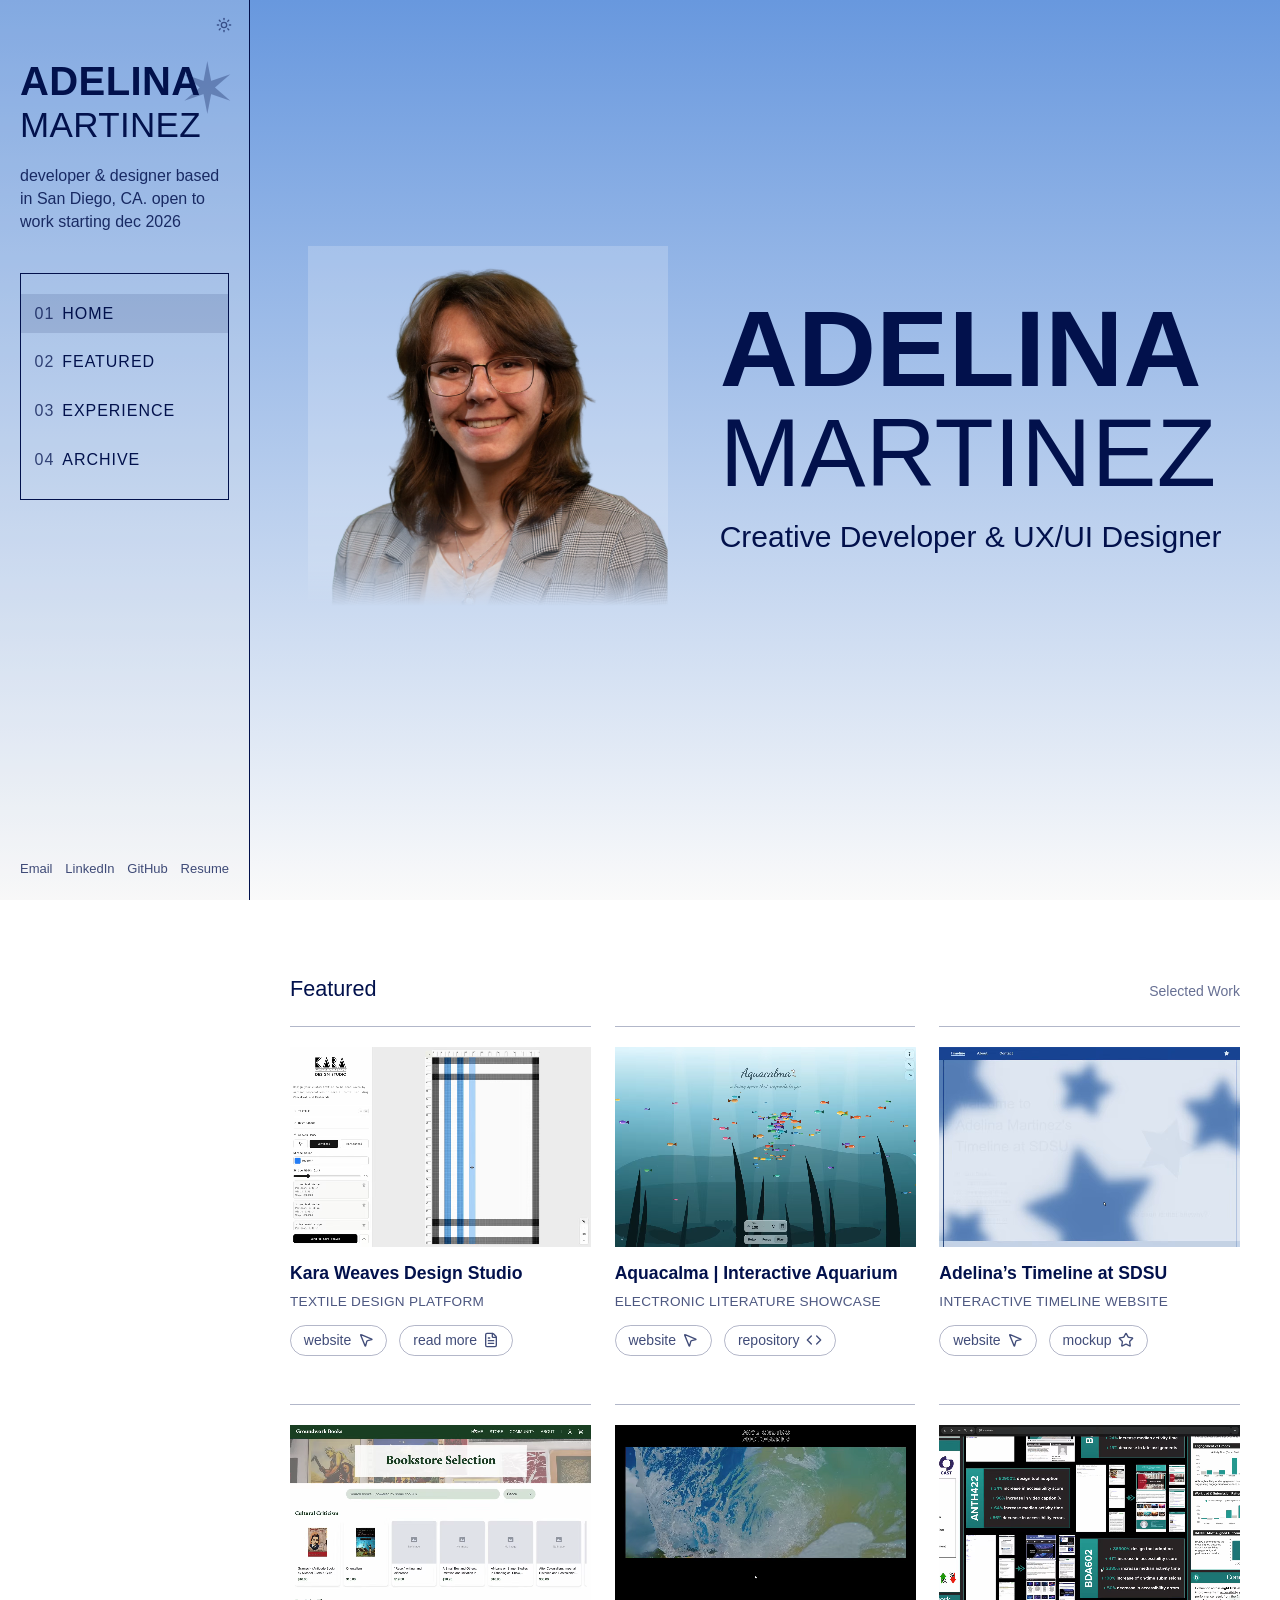
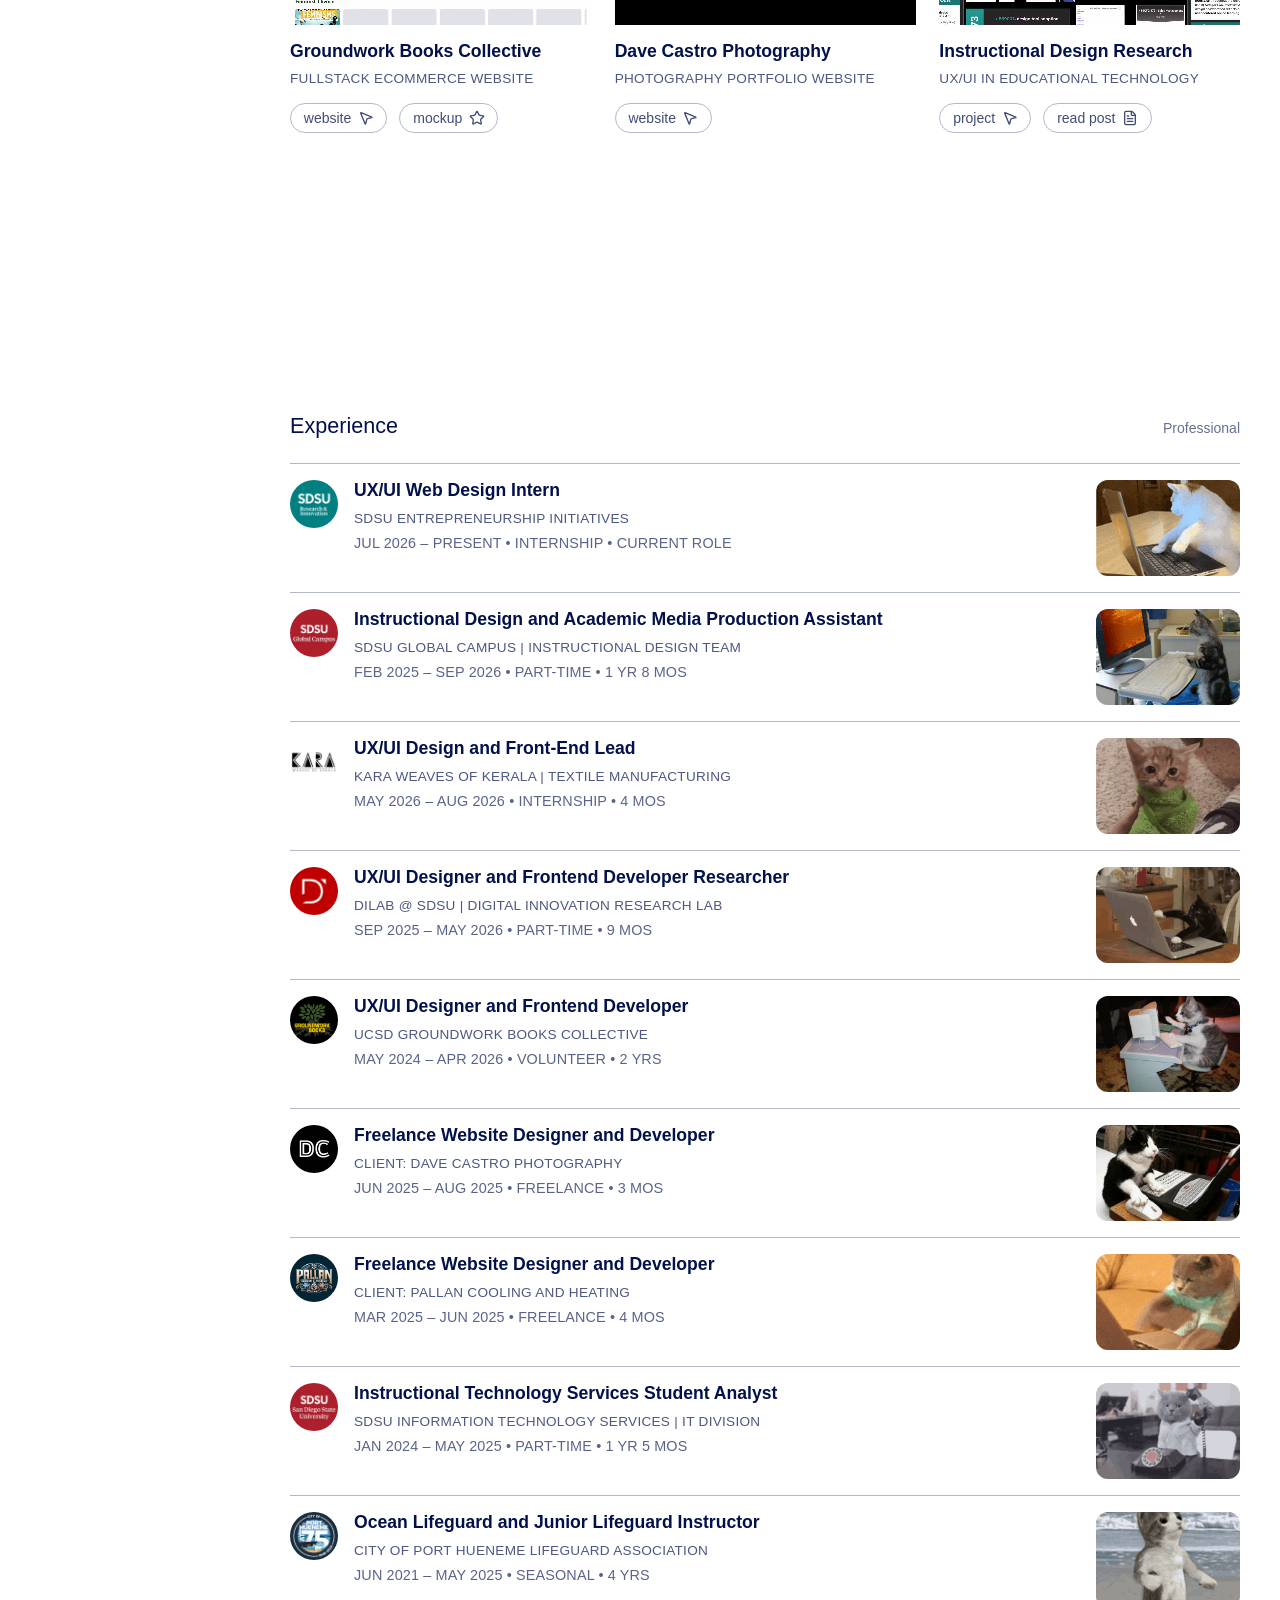
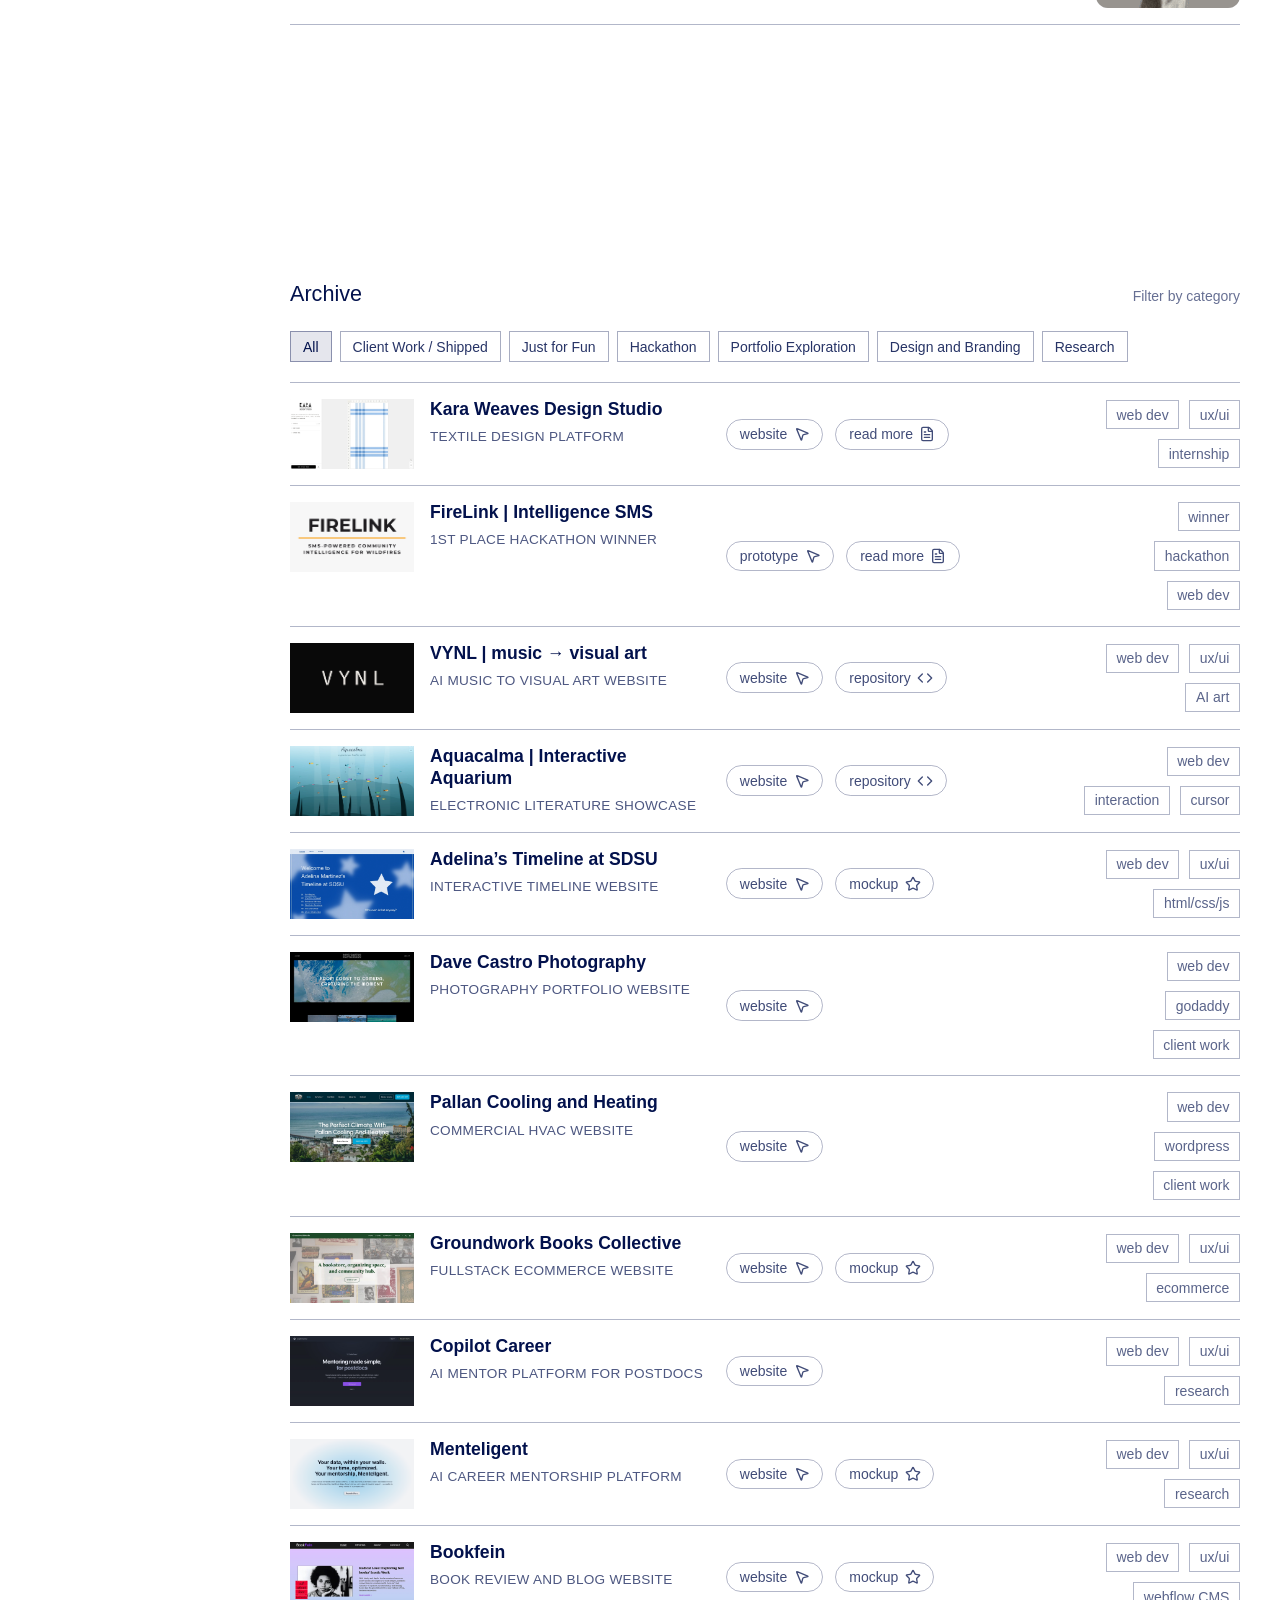
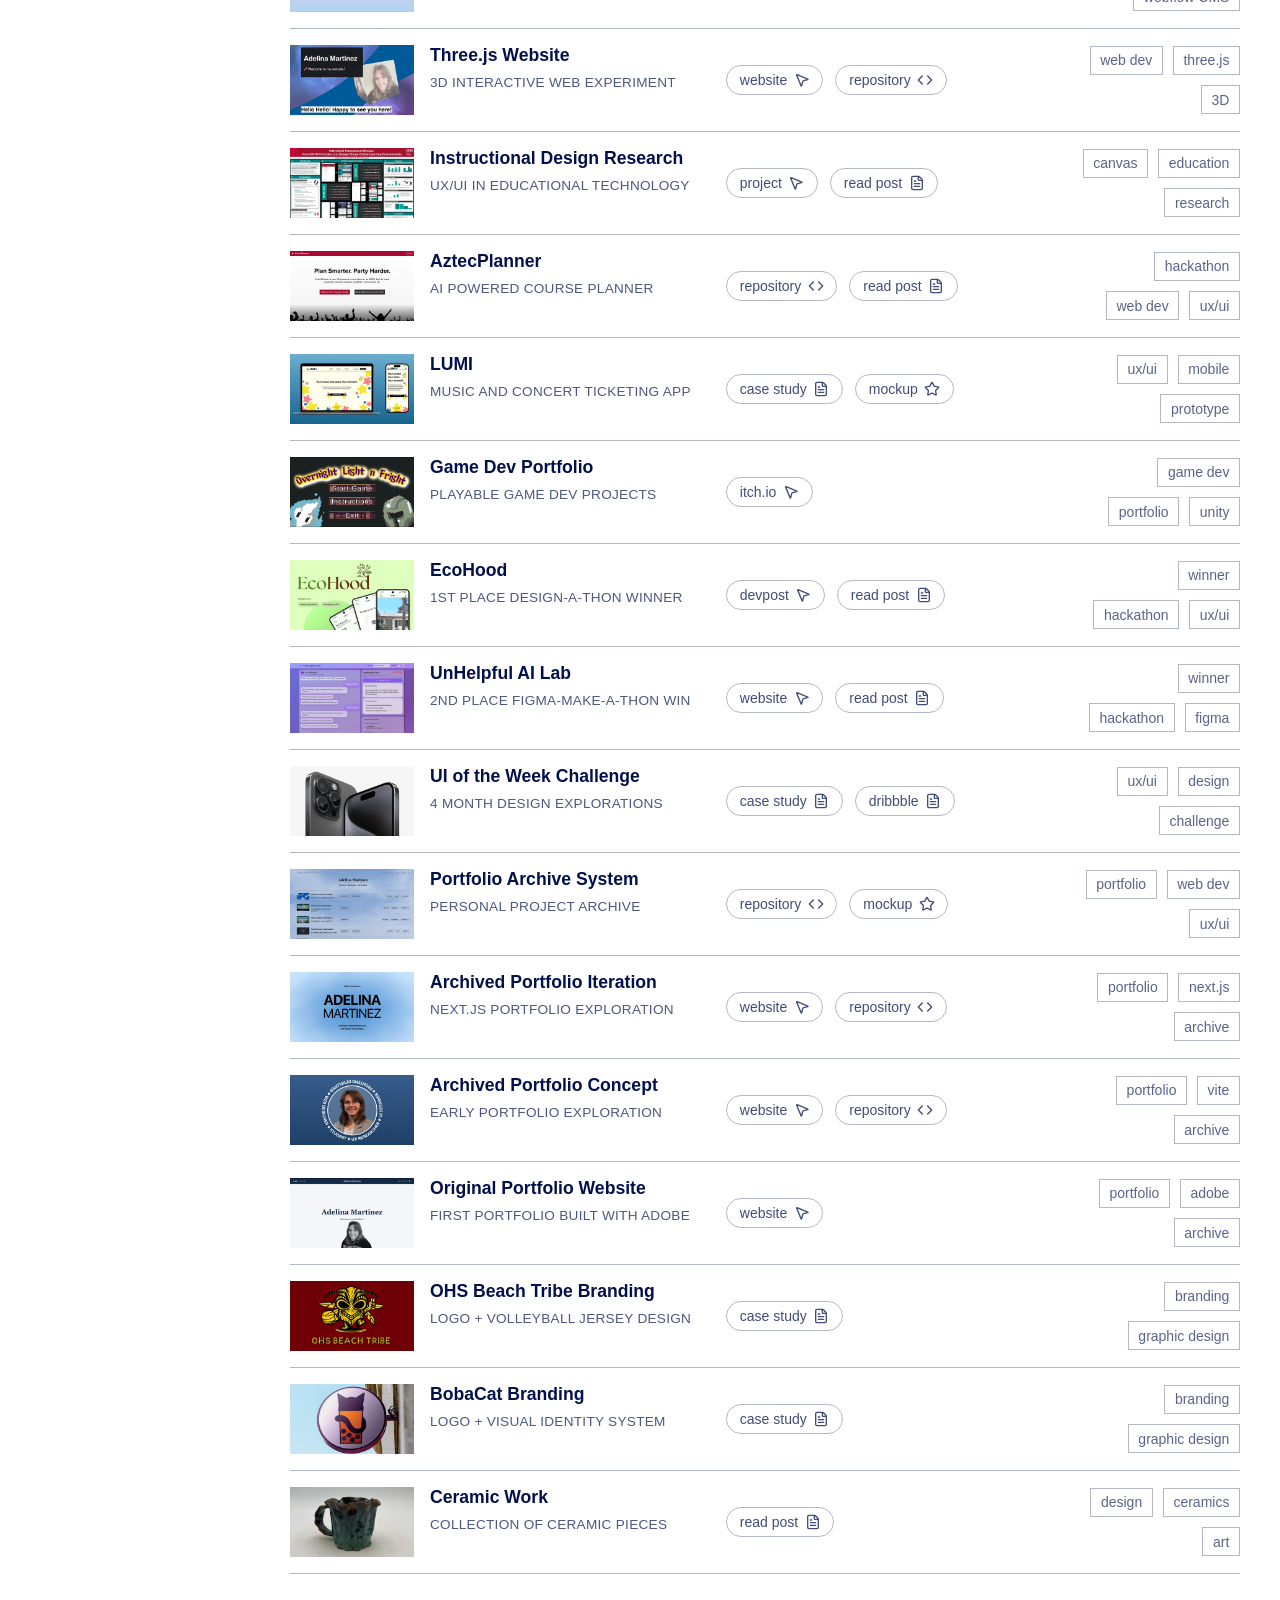
==== commit fbdf1179: "Enhance video playback functionality: add support for reduced motion preferences and implement Inter" ====
--- a/index.html
+++ b/index.html
@@ -167,7 +167,7 @@
 
             <div class="featured-grid">
                 <article class="featured-project">
-                    <video class="featured-thumbnail" autoplay loop muted playsinline width="560" height="373"
+                    <video class="featured-thumbnail" autoplay loop muted playsinline webkit-playsinline preload="metadata" width="560" height="373"
                         aria-label="Screenshot of Kara Weaves Design Studio project">
                         <source src="images/demo/demo-kara.webm" type="video/webm">
                     </video>
@@ -188,7 +188,7 @@
                 </article>
 
                 <article class="featured-project">
-                    <video class="featured-thumbnail" autoplay loop muted playsinline width="560" height="373"
+                    <video class="featured-thumbnail" autoplay loop muted playsinline webkit-playsinline preload="metadata" width="560" height="373"
                         aria-label="Screenshot of Aquacalma project">
                         <source src="images/demo/demo-aquacalma.webm" type="video/webm">
                     </video>
@@ -209,7 +209,7 @@
                 </article>
 
                 <article class="featured-project">
-                    <video class="featured-thumbnail" autoplay loop muted playsinline width="560" height="373"
+                    <video class="featured-thumbnail" autoplay loop muted playsinline webkit-playsinline preload="metadata" width="560" height="373"
                         aria-label="Screenshot of Adelina's Timeline at SDSU project">
                         <source src="images/demo/demo-timeline.webm" type="video/webm">
                     </video>
@@ -230,7 +230,7 @@
                 </article>
 
                 <article class="featured-project">
-                    <video class="featured-thumbnail" autoplay loop muted playsinline width="560" height="373"
+                    <video class="featured-thumbnail" autoplay loop muted playsinline webkit-playsinline preload="metadata" width="560" height="373"
                         aria-label="Screenshot of Groundwork Books Collective project">
                         <source src="images/demo/demo-groundworks.webm" type="video/webm">
                     </video>
@@ -251,7 +251,7 @@
                 </article>
 
                 <article class="featured-project">
-                    <video class="featured-thumbnail" autoplay loop muted playsinline width="560" height="373"
+                    <video class="featured-thumbnail" autoplay loop muted playsinline webkit-playsinline preload="metadata" width="560" height="373"
                         aria-label="Screenshot of Dave Castro Photography project">
                         <source src="images/demo/demo-davecastro.webm" type="video/webm">
                     </video>
@@ -270,7 +270,7 @@
                 </article>
 
                 <article class="featured-project">
-                    <video class="featured-thumbnail" autoplay loop muted playsinline width="560" height="373"
+                    <video class="featured-thumbnail" autoplay loop muted playsinline webkit-playsinline preload="metadata" width="560" height="373"
                         aria-label="Screenshot of Instructional Design Research project">
                         <source src="images/demo/demo-research.webm" type="video/webm">
                     </video>
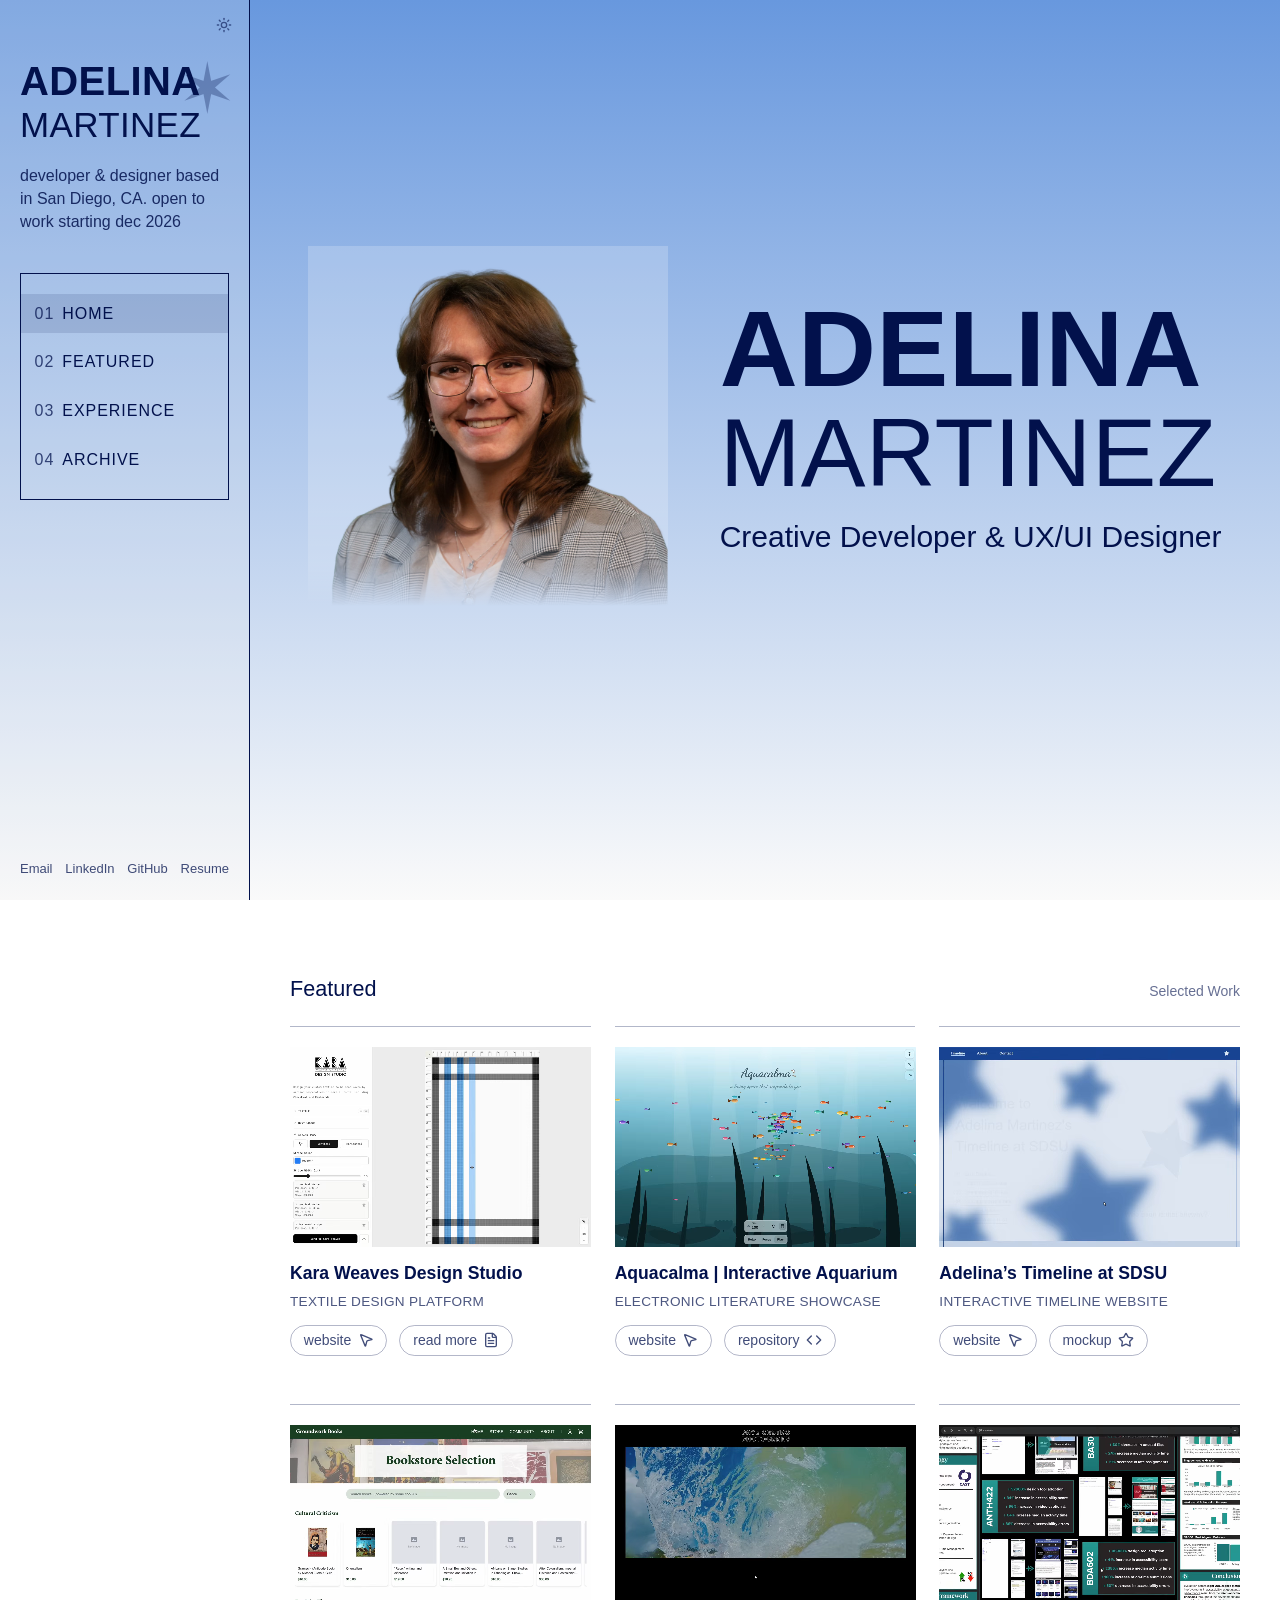
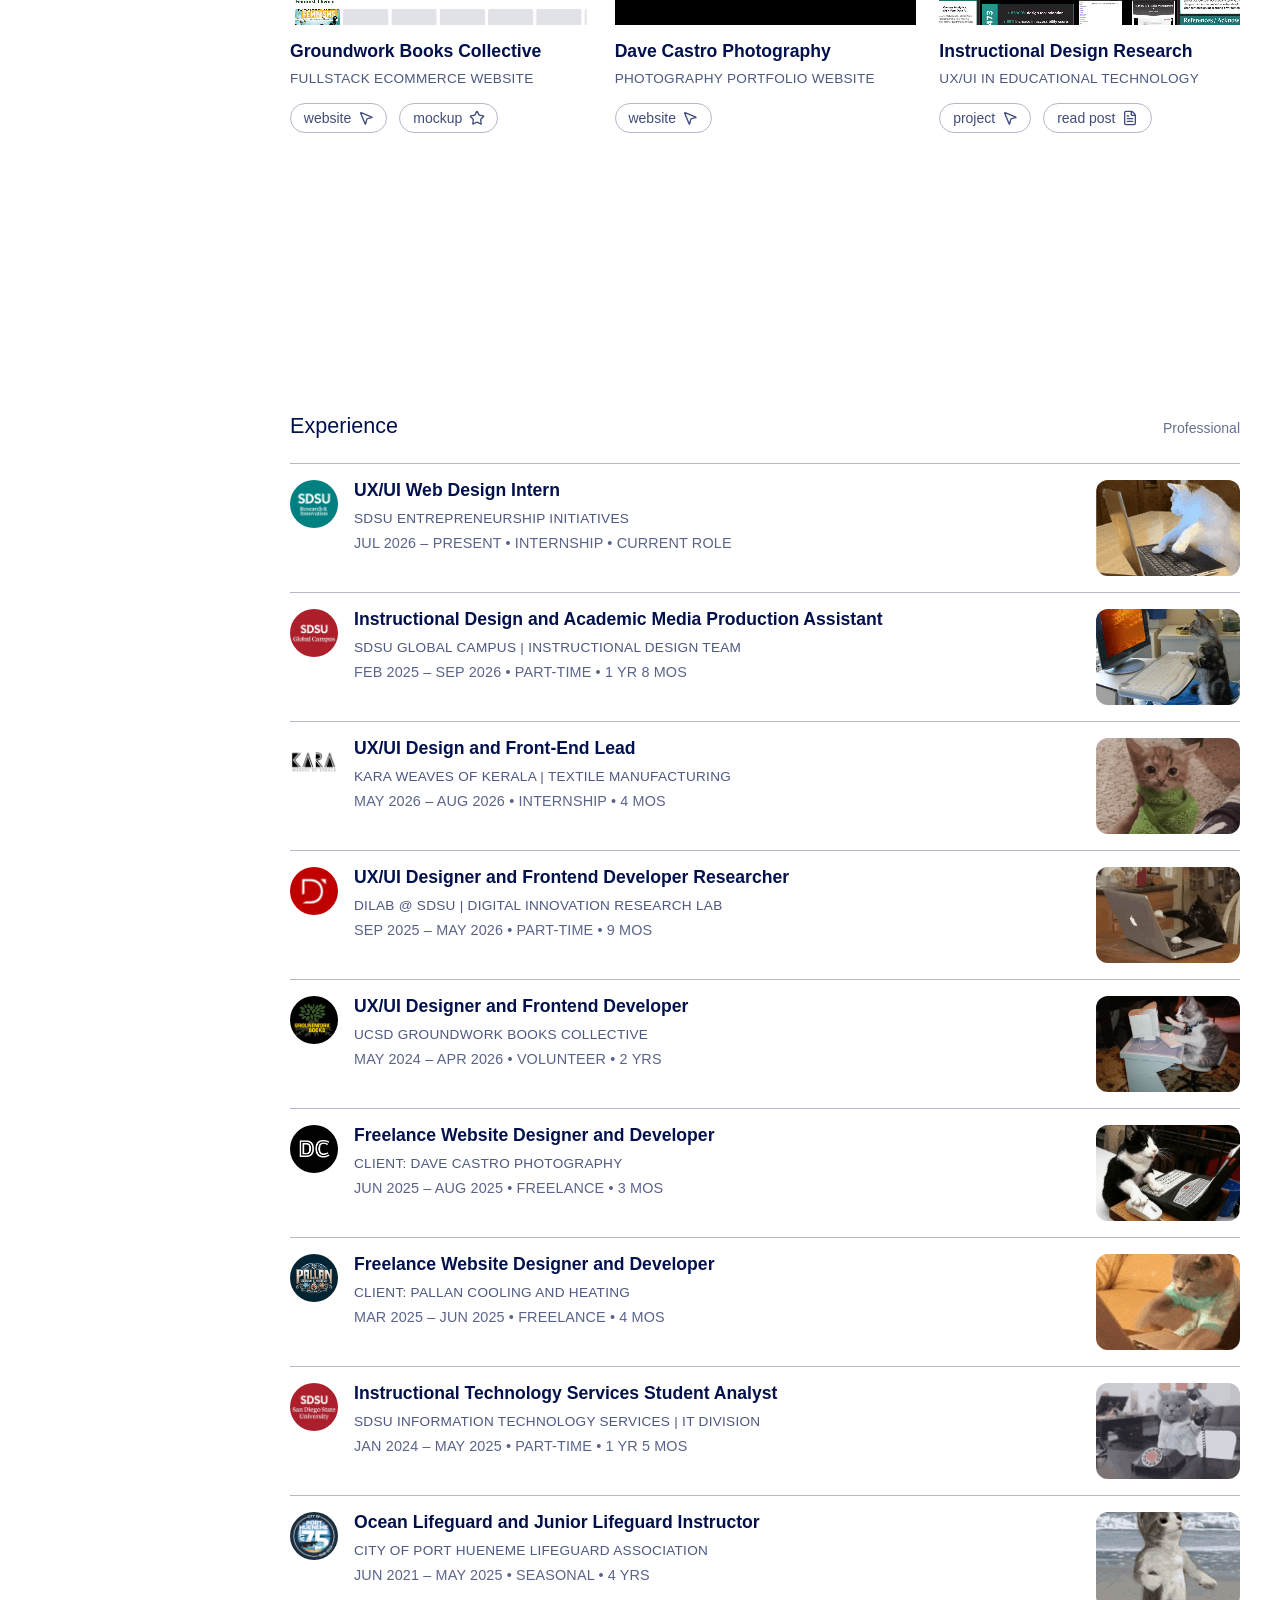
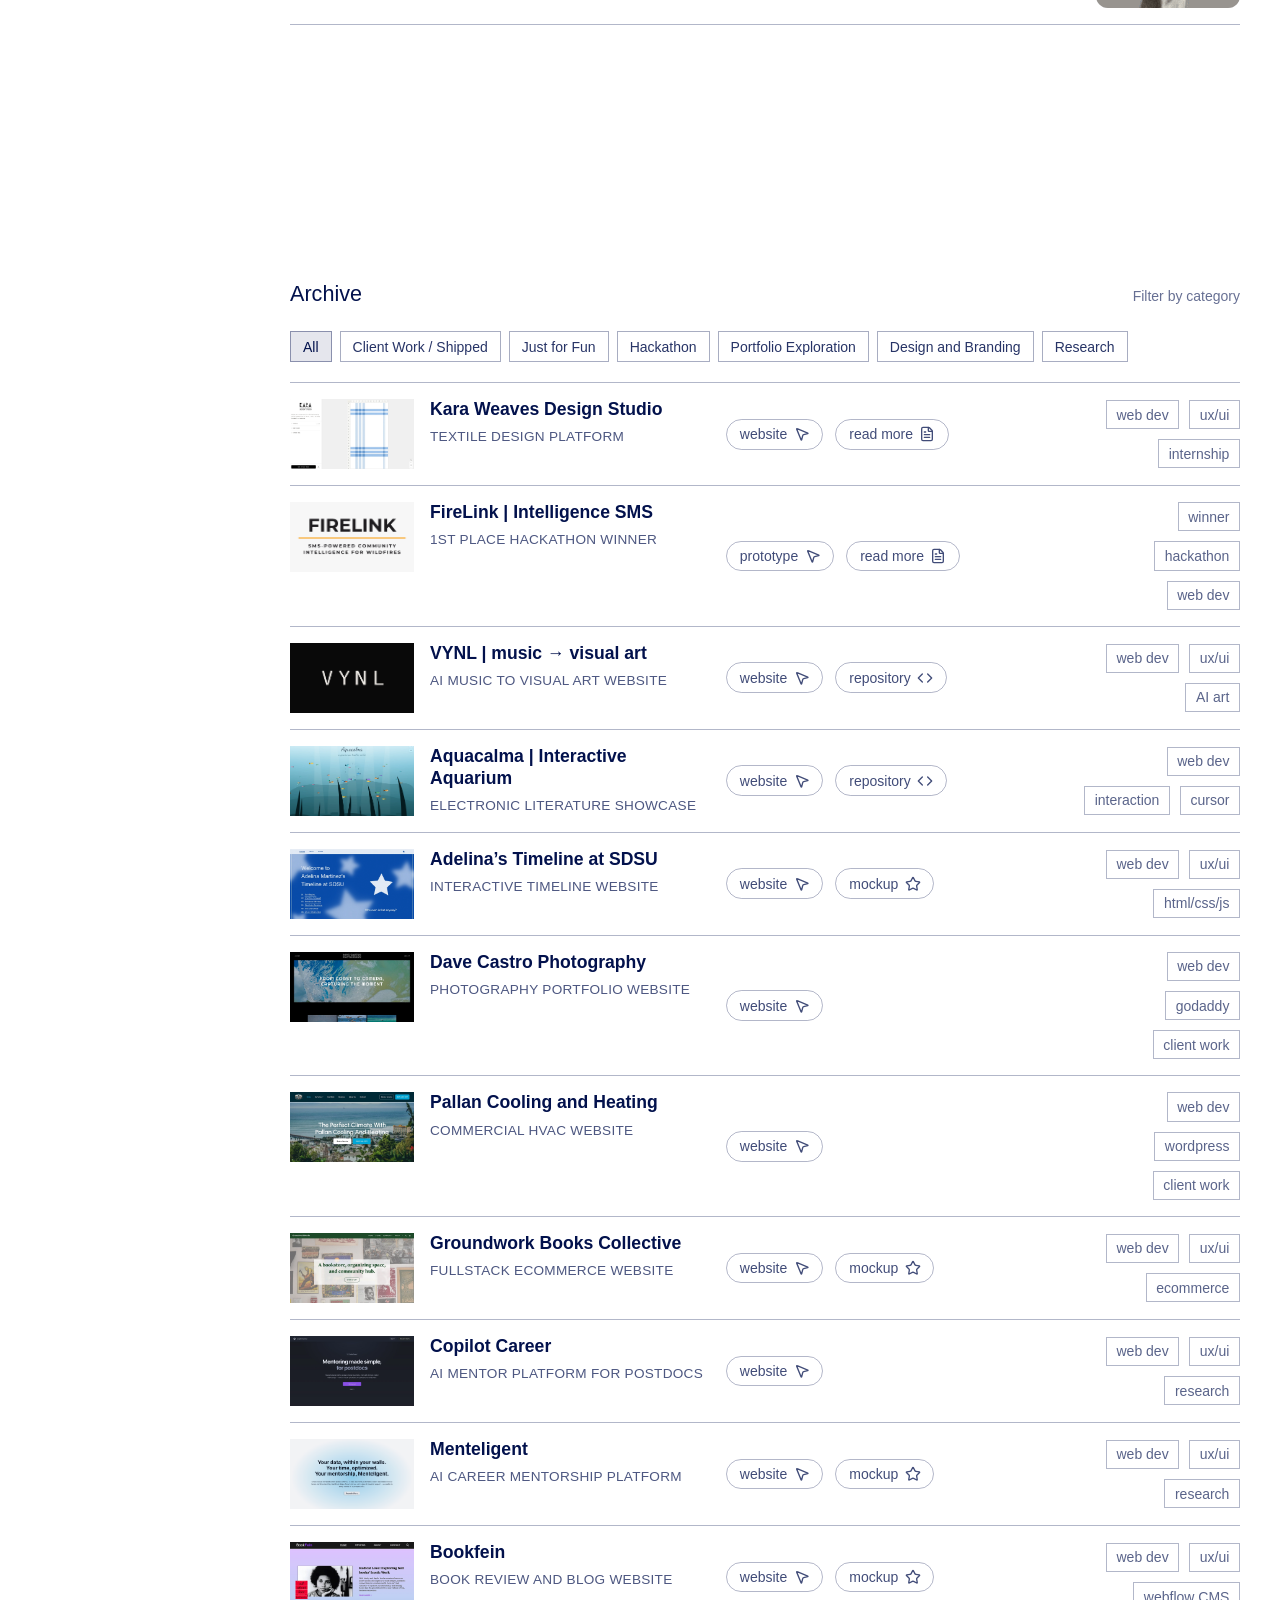
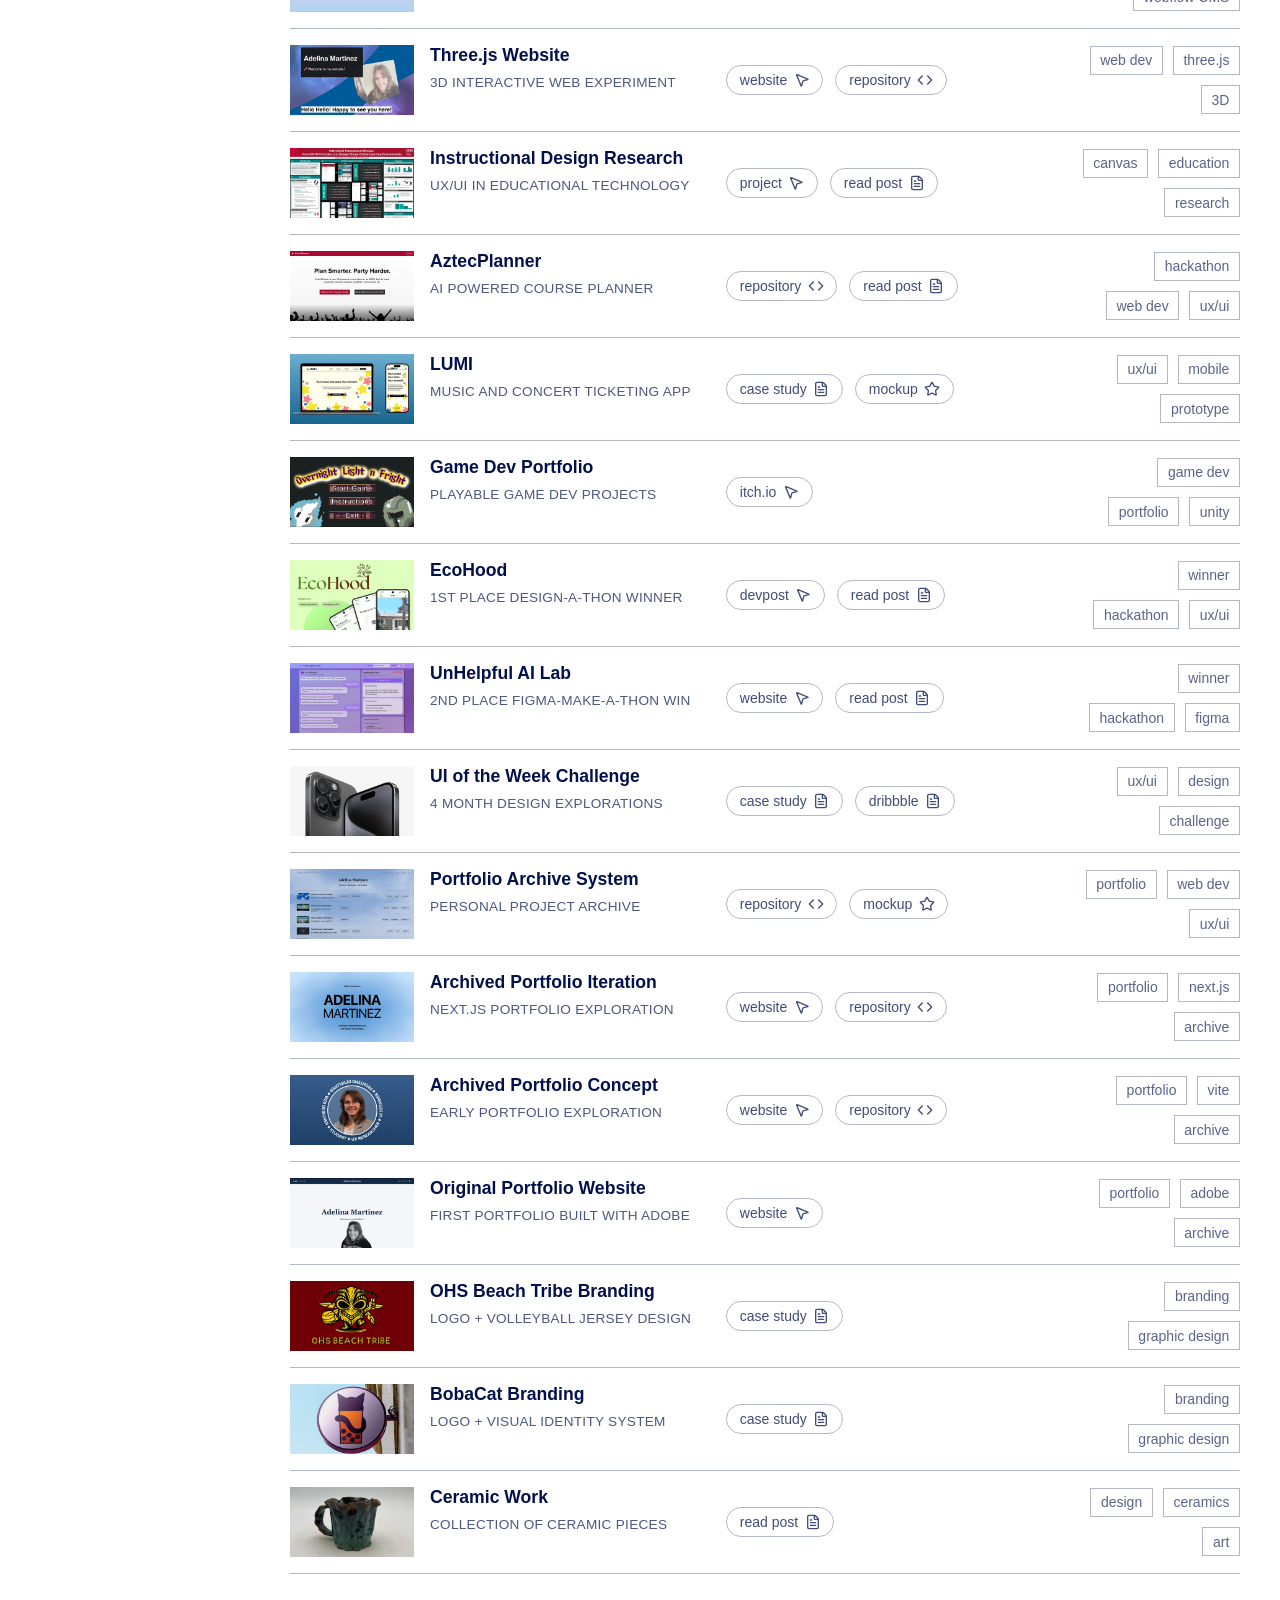
==== commit b6c19ac6: "Refactor video handling in script.js: rename and enhance functions for better clarity and performanc" ====
--- a/index.html
+++ b/index.html
@@ -167,8 +167,9 @@
 
             <div class="featured-grid">
                 <article class="featured-project">
-                    <video class="featured-thumbnail" autoplay loop muted playsinline webkit-playsinline preload="metadata" width="560" height="373"
+                    <video class="featured-thumbnail" autoplay loop muted playsinline webkit-playsinline preload="auto" width="560" height="373"
                         aria-label="Screenshot of Kara Weaves Design Studio project">
+                        <source src="images/demo/demo-kara.mp4" type="video/mp4">
                         <source src="images/demo/demo-kara.webm" type="video/webm">
                     </video>
                     <div class="featured-content">
@@ -188,8 +189,9 @@
                 </article>
 
                 <article class="featured-project">
-                    <video class="featured-thumbnail" autoplay loop muted playsinline webkit-playsinline preload="metadata" width="560" height="373"
+                    <video class="featured-thumbnail" autoplay loop muted playsinline webkit-playsinline preload="auto" width="560" height="373"
                         aria-label="Screenshot of Aquacalma project">
+                        <source src="images/demo/demo-aquacalma.mp4" type="video/mp4">
                         <source src="images/demo/demo-aquacalma.webm" type="video/webm">
                     </video>
                     <div class="featured-content">
@@ -209,8 +211,9 @@
                 </article>
 
                 <article class="featured-project">
-                    <video class="featured-thumbnail" autoplay loop muted playsinline webkit-playsinline preload="metadata" width="560" height="373"
+                    <video class="featured-thumbnail" autoplay loop muted playsinline webkit-playsinline preload="auto" width="560" height="373"
                         aria-label="Screenshot of Adelina's Timeline at SDSU project">
+                        <source src="images/demo/demo-timeline.mp4" type="video/mp4">
                         <source src="images/demo/demo-timeline.webm" type="video/webm">
                     </video>
                     <div class="featured-content">
@@ -230,8 +233,9 @@
                 </article>
 
                 <article class="featured-project">
-                    <video class="featured-thumbnail" autoplay loop muted playsinline webkit-playsinline preload="metadata" width="560" height="373"
+                    <video class="featured-thumbnail" autoplay loop muted playsinline webkit-playsinline preload="auto" width="560" height="373"
                         aria-label="Screenshot of Groundwork Books Collective project">
+                        <source src="images/demo/demo-groundworks.mp4" type="video/mp4">
                         <source src="images/demo/demo-groundworks.webm" type="video/webm">
                     </video>
                     <div class="featured-content">
@@ -251,8 +255,9 @@
                 </article>
 
                 <article class="featured-project">
-                    <video class="featured-thumbnail" autoplay loop muted playsinline webkit-playsinline preload="metadata" width="560" height="373"
+                    <video class="featured-thumbnail" autoplay loop muted playsinline webkit-playsinline preload="auto" width="560" height="373"
                         aria-label="Screenshot of Dave Castro Photography project">
+                        <source src="images/demo/demo-davecastro.mp4" type="video/mp4">
                         <source src="images/demo/demo-davecastro.webm" type="video/webm">
                     </video>
                     <div class="featured-content">
@@ -270,8 +275,9 @@
                 </article>
 
                 <article class="featured-project">
-                    <video class="featured-thumbnail" autoplay loop muted playsinline webkit-playsinline preload="metadata" width="560" height="373"
+                    <video class="featured-thumbnail" autoplay loop muted playsinline webkit-playsinline preload="auto" width="560" height="373"
                         aria-label="Screenshot of Instructional Design Research project">
+                        <source src="images/demo/demo-research.mp4" type="video/mp4">
                         <source src="images/demo/demo-research.webm" type="video/webm">
                     </video>
                     <div class="featured-content">
--- a/style.css
+++ b/style.css
@@ -751,6 +751,14 @@
   display: block;
 }
 
+.featured-thumbnail::-webkit-media-controls {
+  display: none !important;
+}
+
+.featured-thumbnail::-webkit-media-controls-start-playback-button {
+  display: none !important;
+}
+
 .featured-content {
   display: grid;
   gap: 0.875rem;
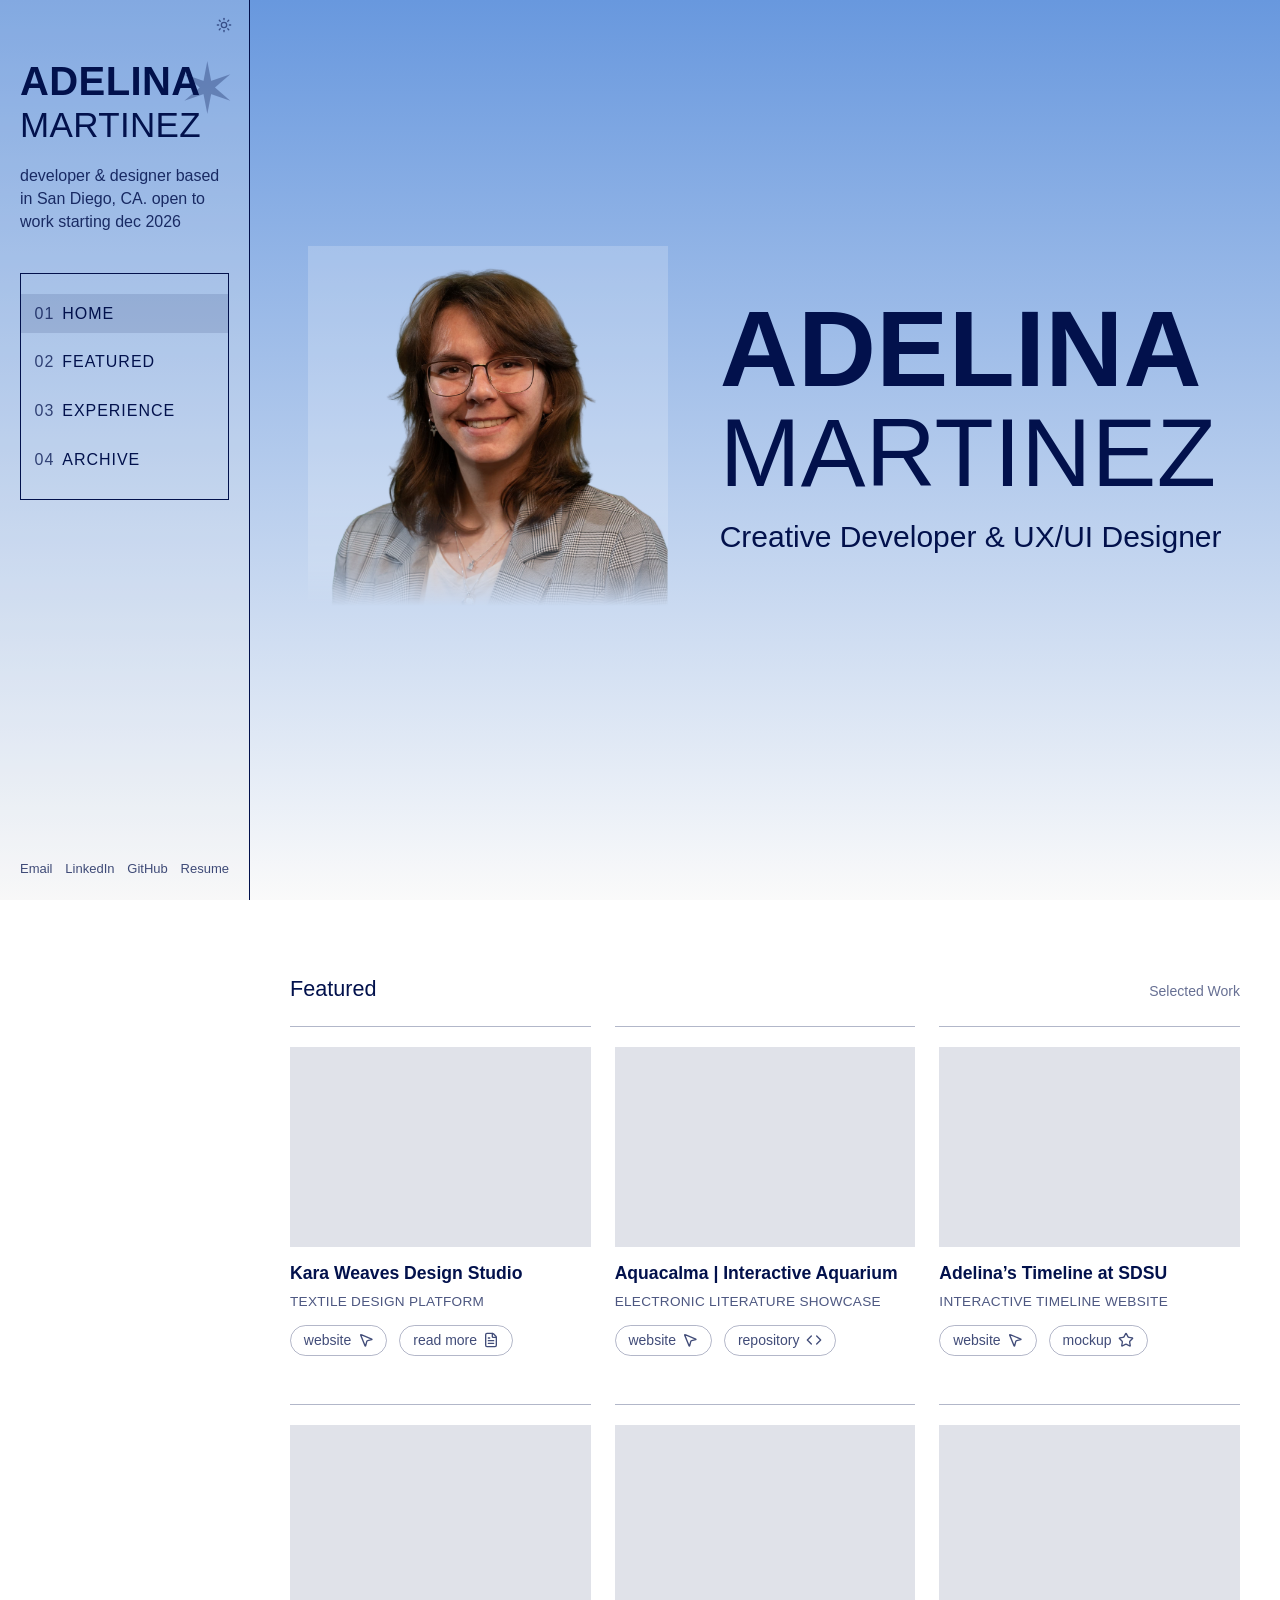
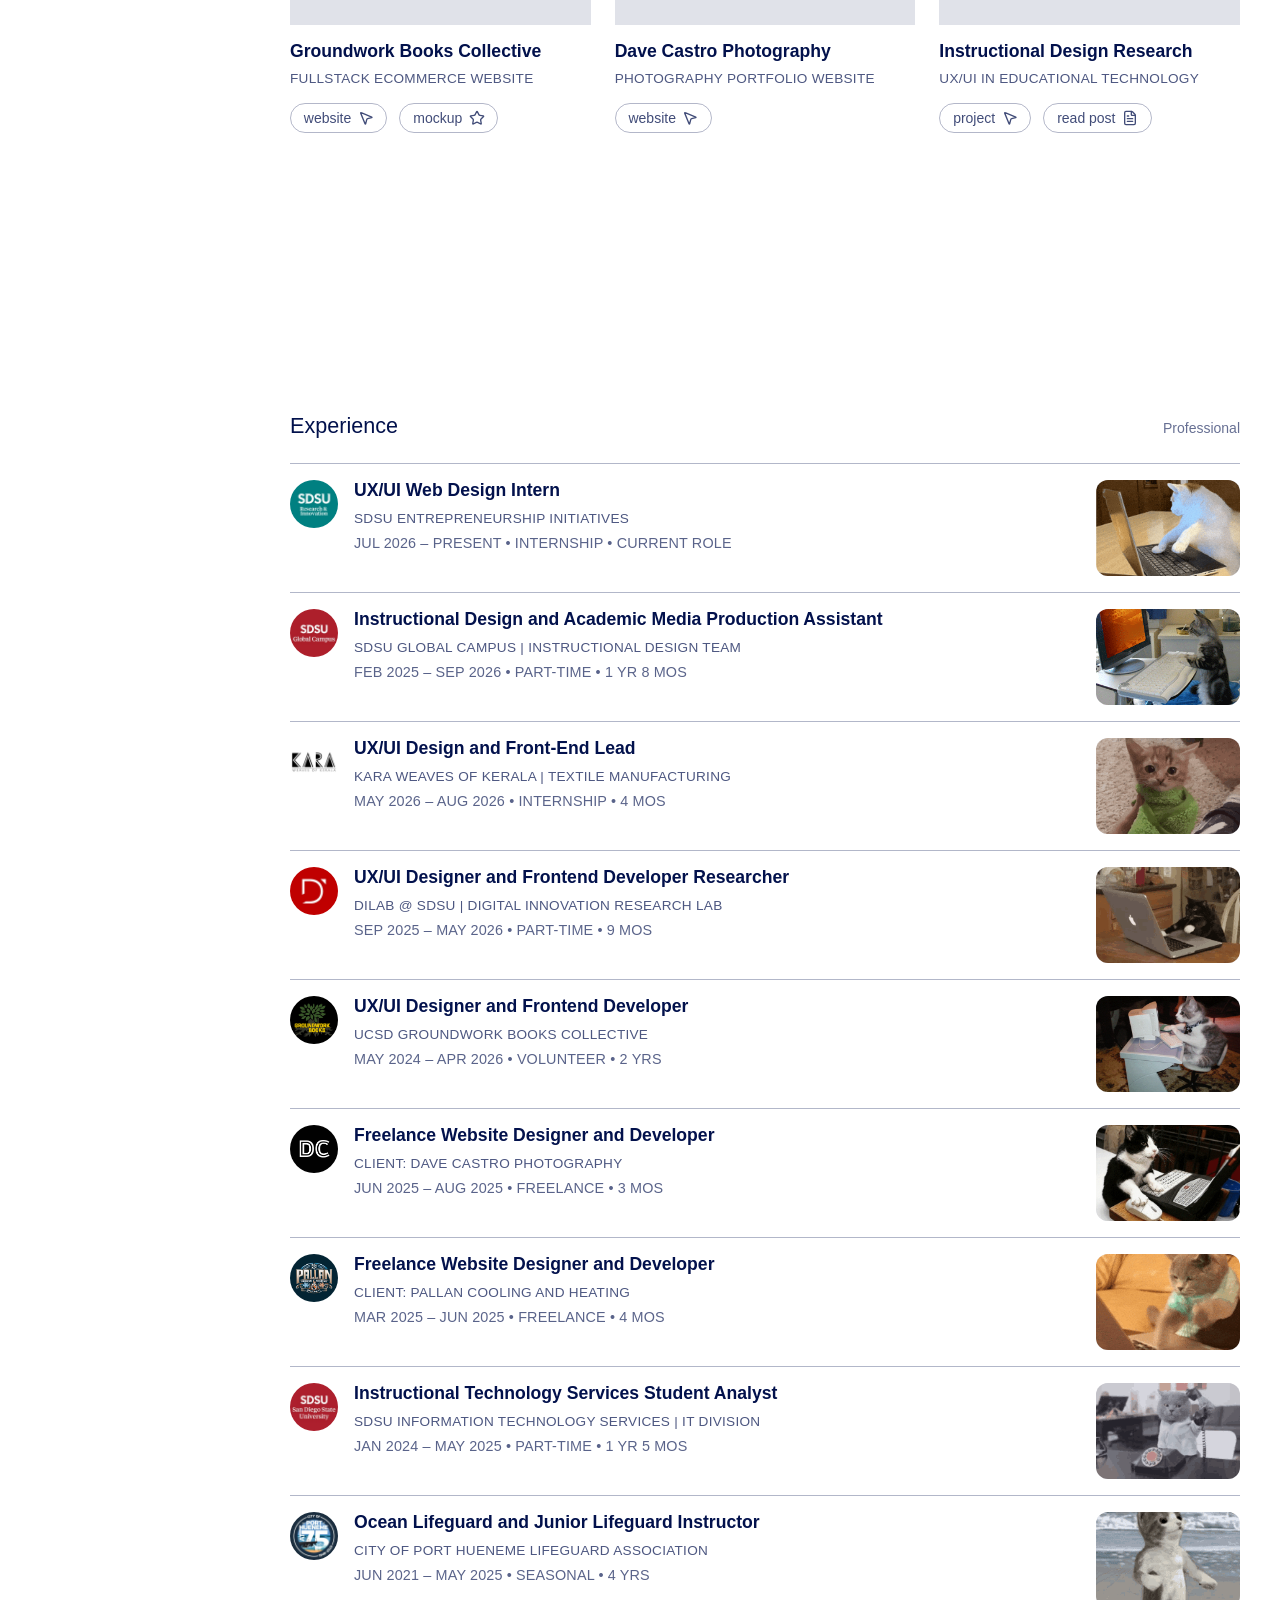
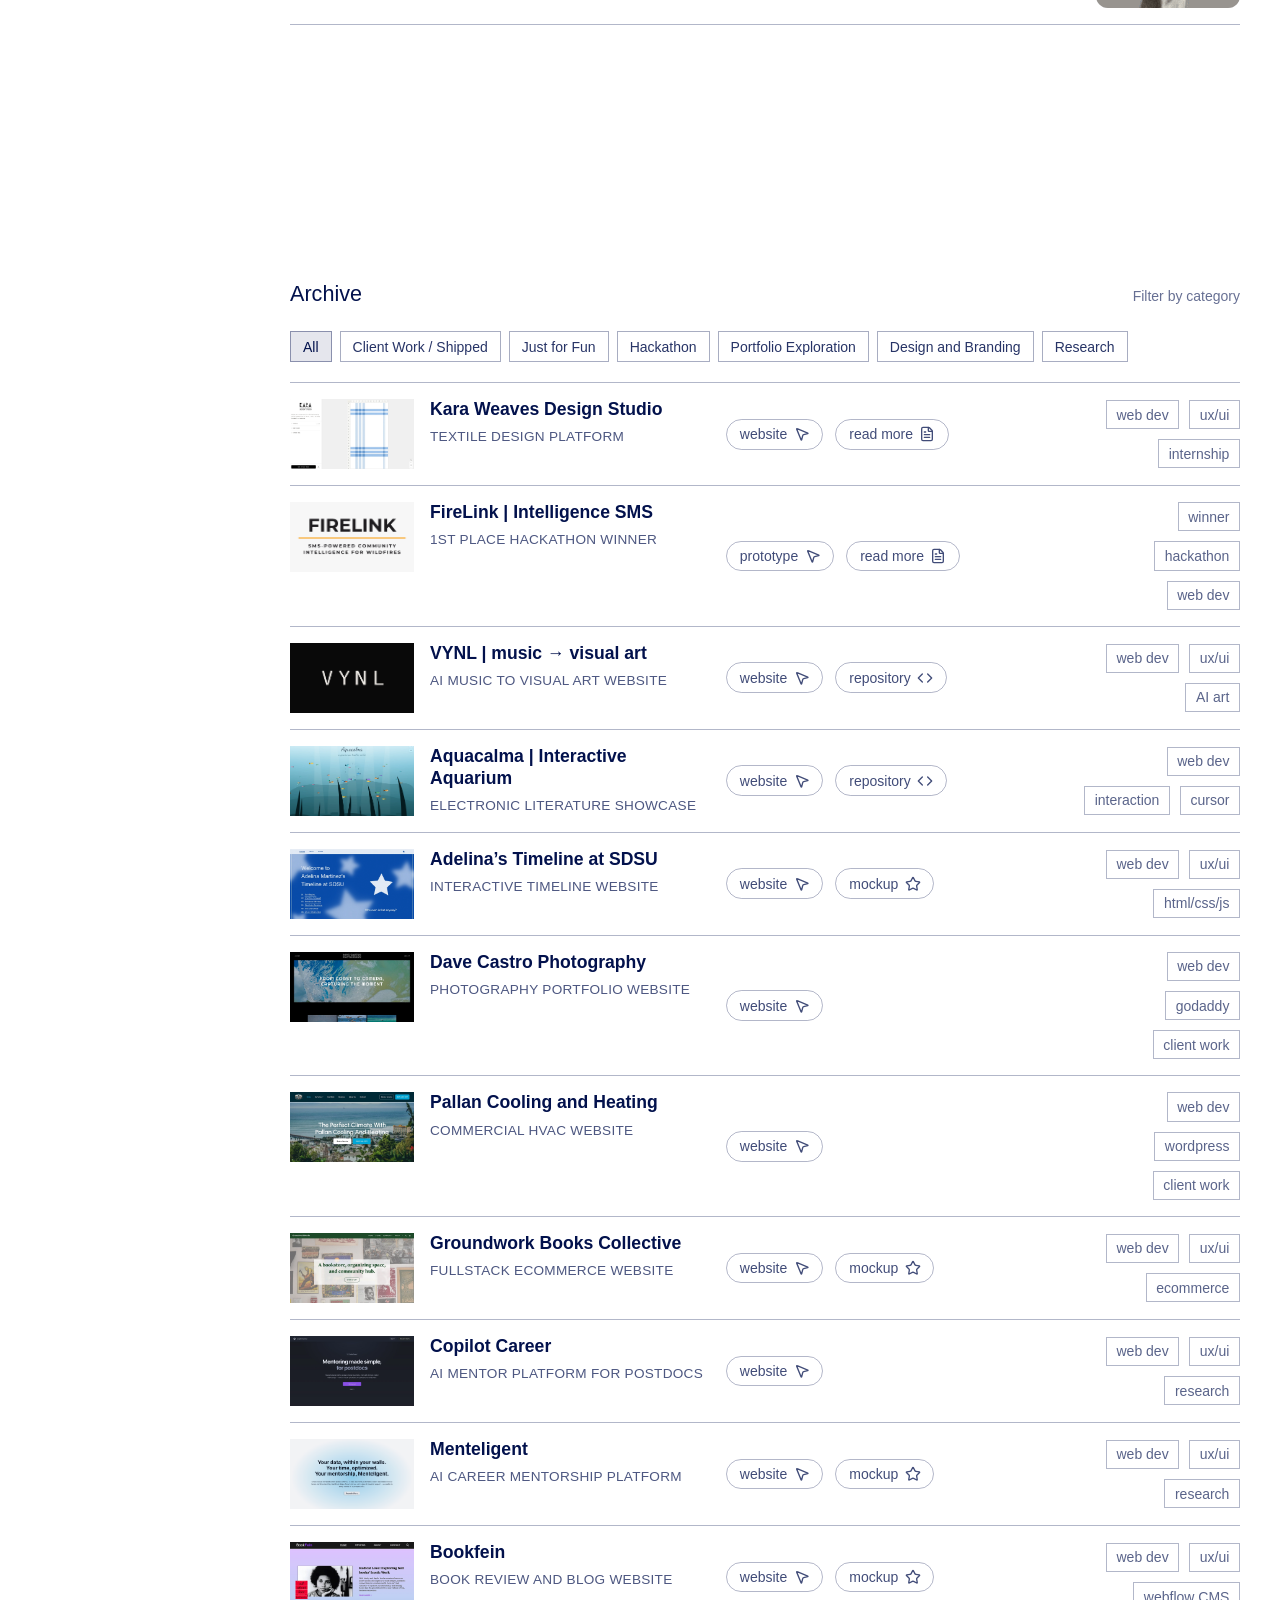
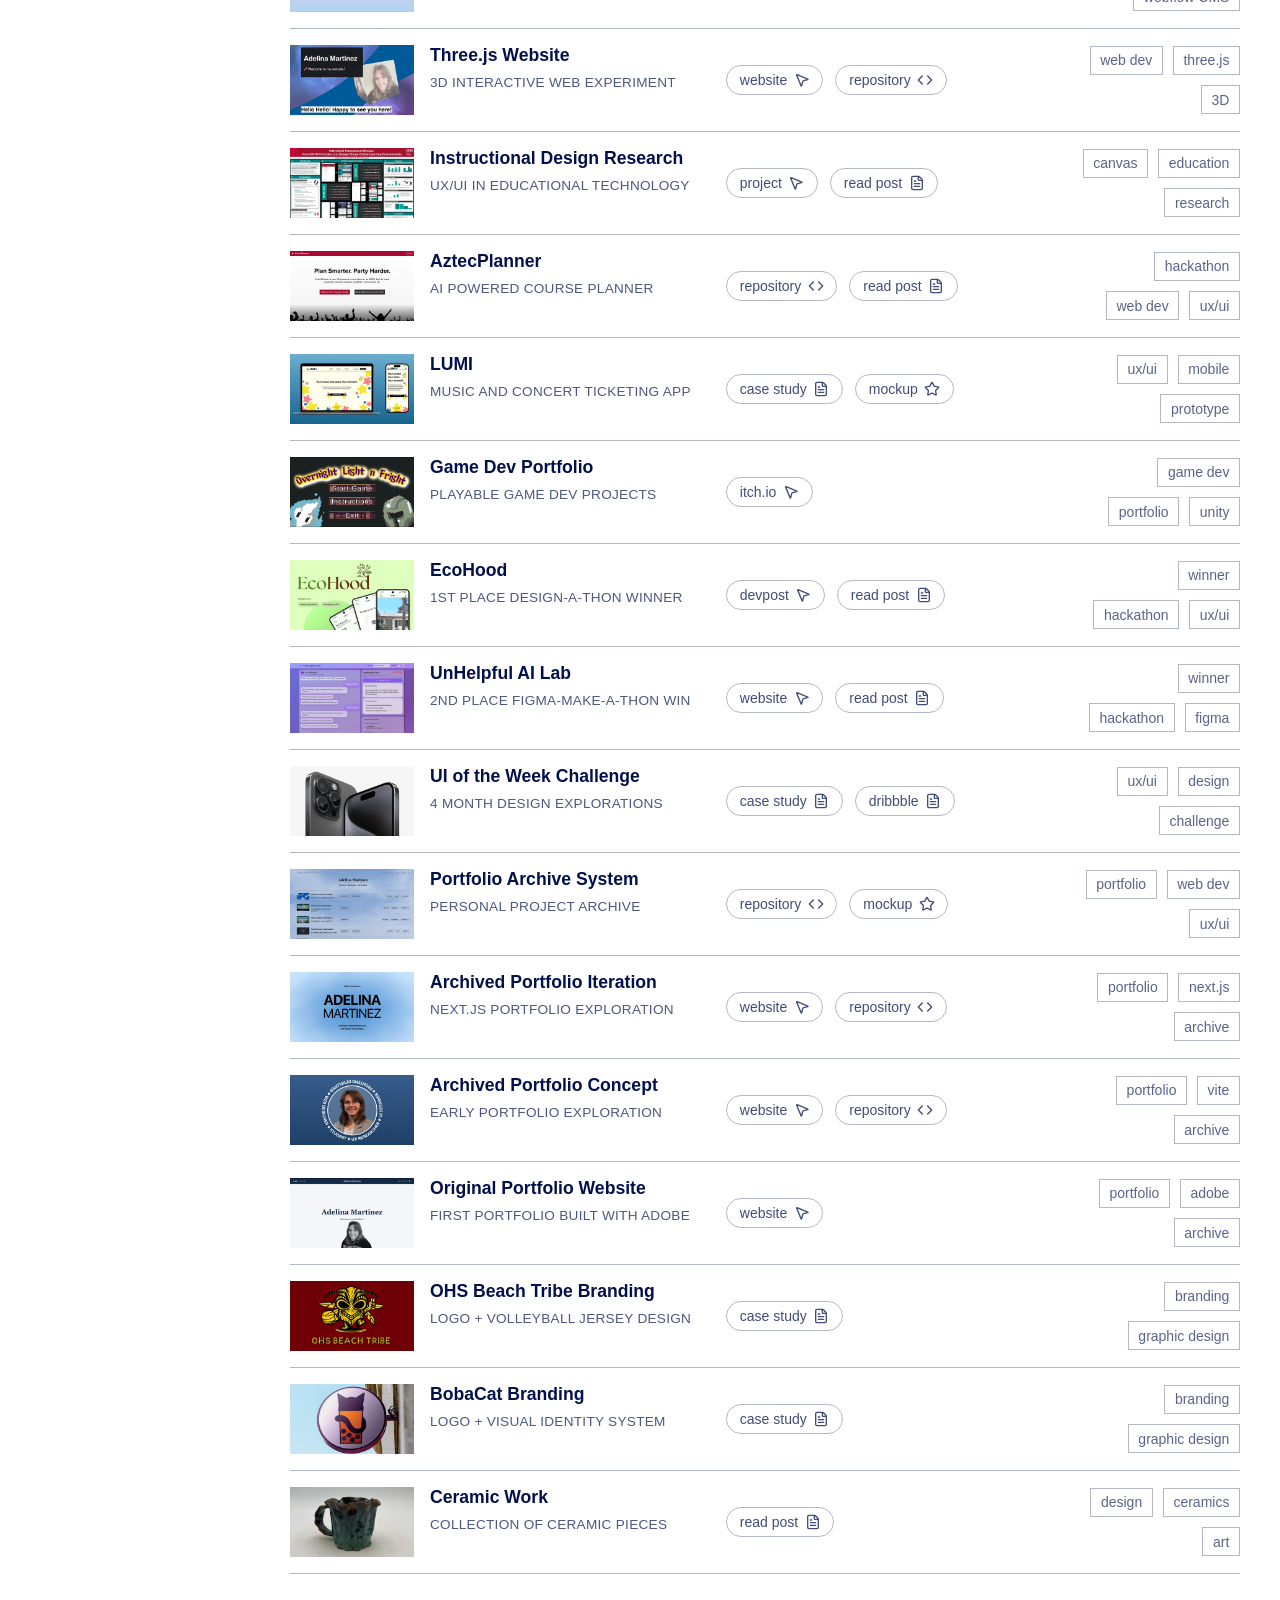
==== commit 5494eebb: "Refactor video elements in index.html to streamline markup by removing unnecessary source tags; enha" ====
--- a/index.html
+++ b/index.html
@@ -167,11 +167,8 @@
 
             <div class="featured-grid">
                 <article class="featured-project">
-                    <video class="featured-thumbnail" autoplay loop muted playsinline webkit-playsinline preload="auto" width="560" height="373"
-                        aria-label="Screenshot of Kara Weaves Design Studio project">
-                        <source src="images/demo/demo-kara.mp4" type="video/mp4">
-                        <source src="images/demo/demo-kara.webm" type="video/webm">
-                    </video>
+                    <video class="featured-thumbnail" src="images/demo/demo-kara.mp4" autoplay loop muted playsinline webkit-playsinline preload="auto" width="560" height="373"
+                        aria-label="Screenshot of Kara Weaves Design Studio project"></video>
                     <div class="featured-content">
                         <div class="featured-copy">
                             <h3>Kara Weaves Design Studio</h3>
@@ -189,11 +186,8 @@
                 </article>
 
                 <article class="featured-project">
-                    <video class="featured-thumbnail" autoplay loop muted playsinline webkit-playsinline preload="auto" width="560" height="373"
-                        aria-label="Screenshot of Aquacalma project">
-                        <source src="images/demo/demo-aquacalma.mp4" type="video/mp4">
-                        <source src="images/demo/demo-aquacalma.webm" type="video/webm">
-                    </video>
+                    <video class="featured-thumbnail" src="images/demo/demo-aquacalma.mp4" autoplay loop muted playsinline webkit-playsinline preload="auto" width="560" height="373"
+                        aria-label="Screenshot of Aquacalma project"></video>
                     <div class="featured-content">
                         <div class="featured-copy">
                             <h3>Aquacalma | Interactive Aquarium</h3>
@@ -211,11 +205,8 @@
                 </article>
 
                 <article class="featured-project">
-                    <video class="featured-thumbnail" autoplay loop muted playsinline webkit-playsinline preload="auto" width="560" height="373"
-                        aria-label="Screenshot of Adelina's Timeline at SDSU project">
-                        <source src="images/demo/demo-timeline.mp4" type="video/mp4">
-                        <source src="images/demo/demo-timeline.webm" type="video/webm">
-                    </video>
+                    <video class="featured-thumbnail" src="images/demo/demo-timeline.mp4" autoplay loop muted playsinline webkit-playsinline preload="auto" width="560" height="373"
+                        aria-label="Screenshot of Adelina's Timeline at SDSU project"></video>
                     <div class="featured-content">
                         <div class="featured-copy">
                             <h3>Adelina’s Timeline at SDSU</h3>
@@ -233,11 +224,8 @@
                 </article>
 
                 <article class="featured-project">
-                    <video class="featured-thumbnail" autoplay loop muted playsinline webkit-playsinline preload="auto" width="560" height="373"
-                        aria-label="Screenshot of Groundwork Books Collective project">
-                        <source src="images/demo/demo-groundworks.mp4" type="video/mp4">
-                        <source src="images/demo/demo-groundworks.webm" type="video/webm">
-                    </video>
+                    <video class="featured-thumbnail" src="images/demo/demo-groundworks.mp4" autoplay loop muted playsinline webkit-playsinline preload="auto" width="560" height="373"
+                        aria-label="Screenshot of Groundwork Books Collective project"></video>
                     <div class="featured-content">
                         <div class="featured-copy">
                             <h3>Groundwork Books Collective</h3>
@@ -255,11 +243,8 @@
                 </article>
 
                 <article class="featured-project">
-                    <video class="featured-thumbnail" autoplay loop muted playsinline webkit-playsinline preload="auto" width="560" height="373"
-                        aria-label="Screenshot of Dave Castro Photography project">
-                        <source src="images/demo/demo-davecastro.mp4" type="video/mp4">
-                        <source src="images/demo/demo-davecastro.webm" type="video/webm">
-                    </video>
+                    <video class="featured-thumbnail" src="images/demo/demo-davecastro.mp4" autoplay loop muted playsinline webkit-playsinline preload="auto" width="560" height="373"
+                        aria-label="Screenshot of Dave Castro Photography project"></video>
                     <div class="featured-content">
                         <div class="featured-copy">
                             <h3>Dave Castro Photography</h3>
@@ -275,11 +260,8 @@
                 </article>
 
                 <article class="featured-project">
-                    <video class="featured-thumbnail" autoplay loop muted playsinline webkit-playsinline preload="auto" width="560" height="373"
-                        aria-label="Screenshot of Instructional Design Research project">
-                        <source src="images/demo/demo-research.mp4" type="video/mp4">
-                        <source src="images/demo/demo-research.webm" type="video/webm">
-                    </video>
+                    <video class="featured-thumbnail" src="images/demo/demo-research.mp4" autoplay loop muted playsinline webkit-playsinline preload="auto" width="560" height="373"
+                        aria-label="Screenshot of Instructional Design Research project"></video>
                     <div class="featured-content">
                         <div class="featured-copy">
                             <h3>Instructional Design Research</h3>
